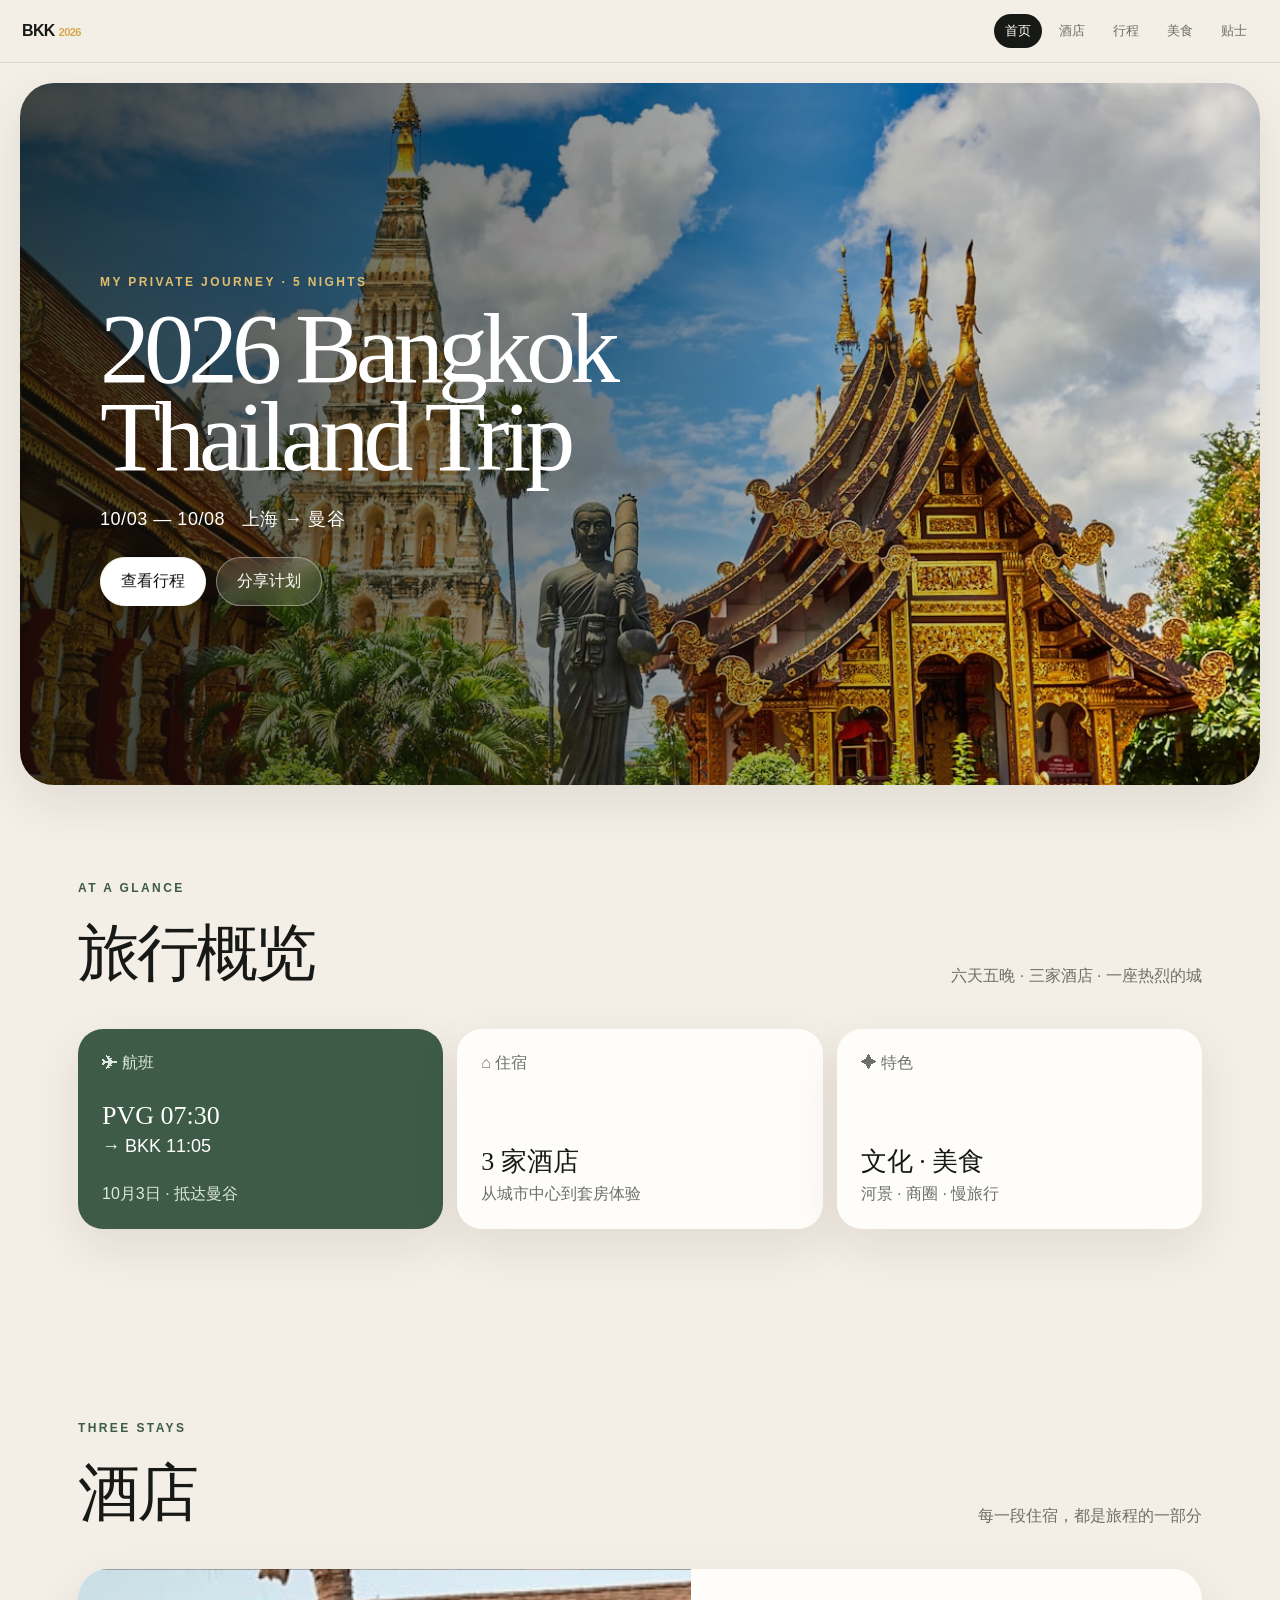
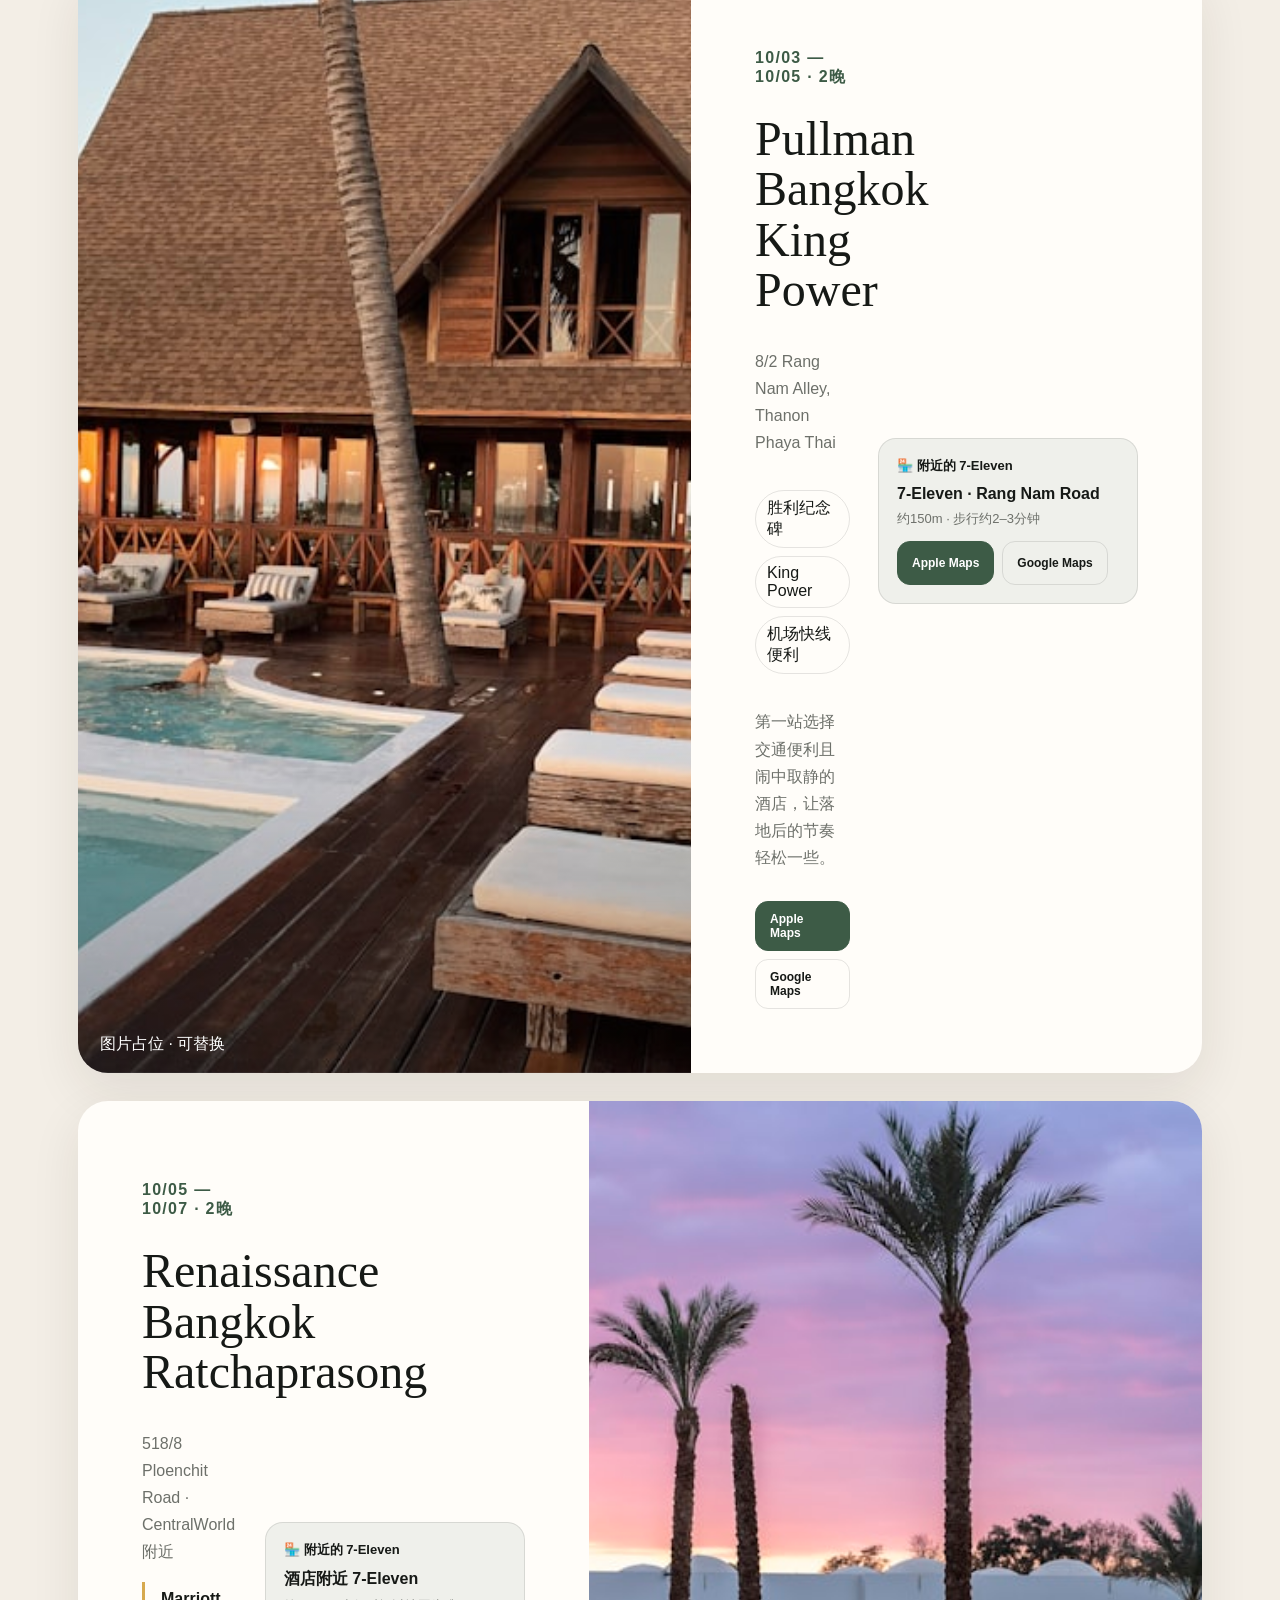
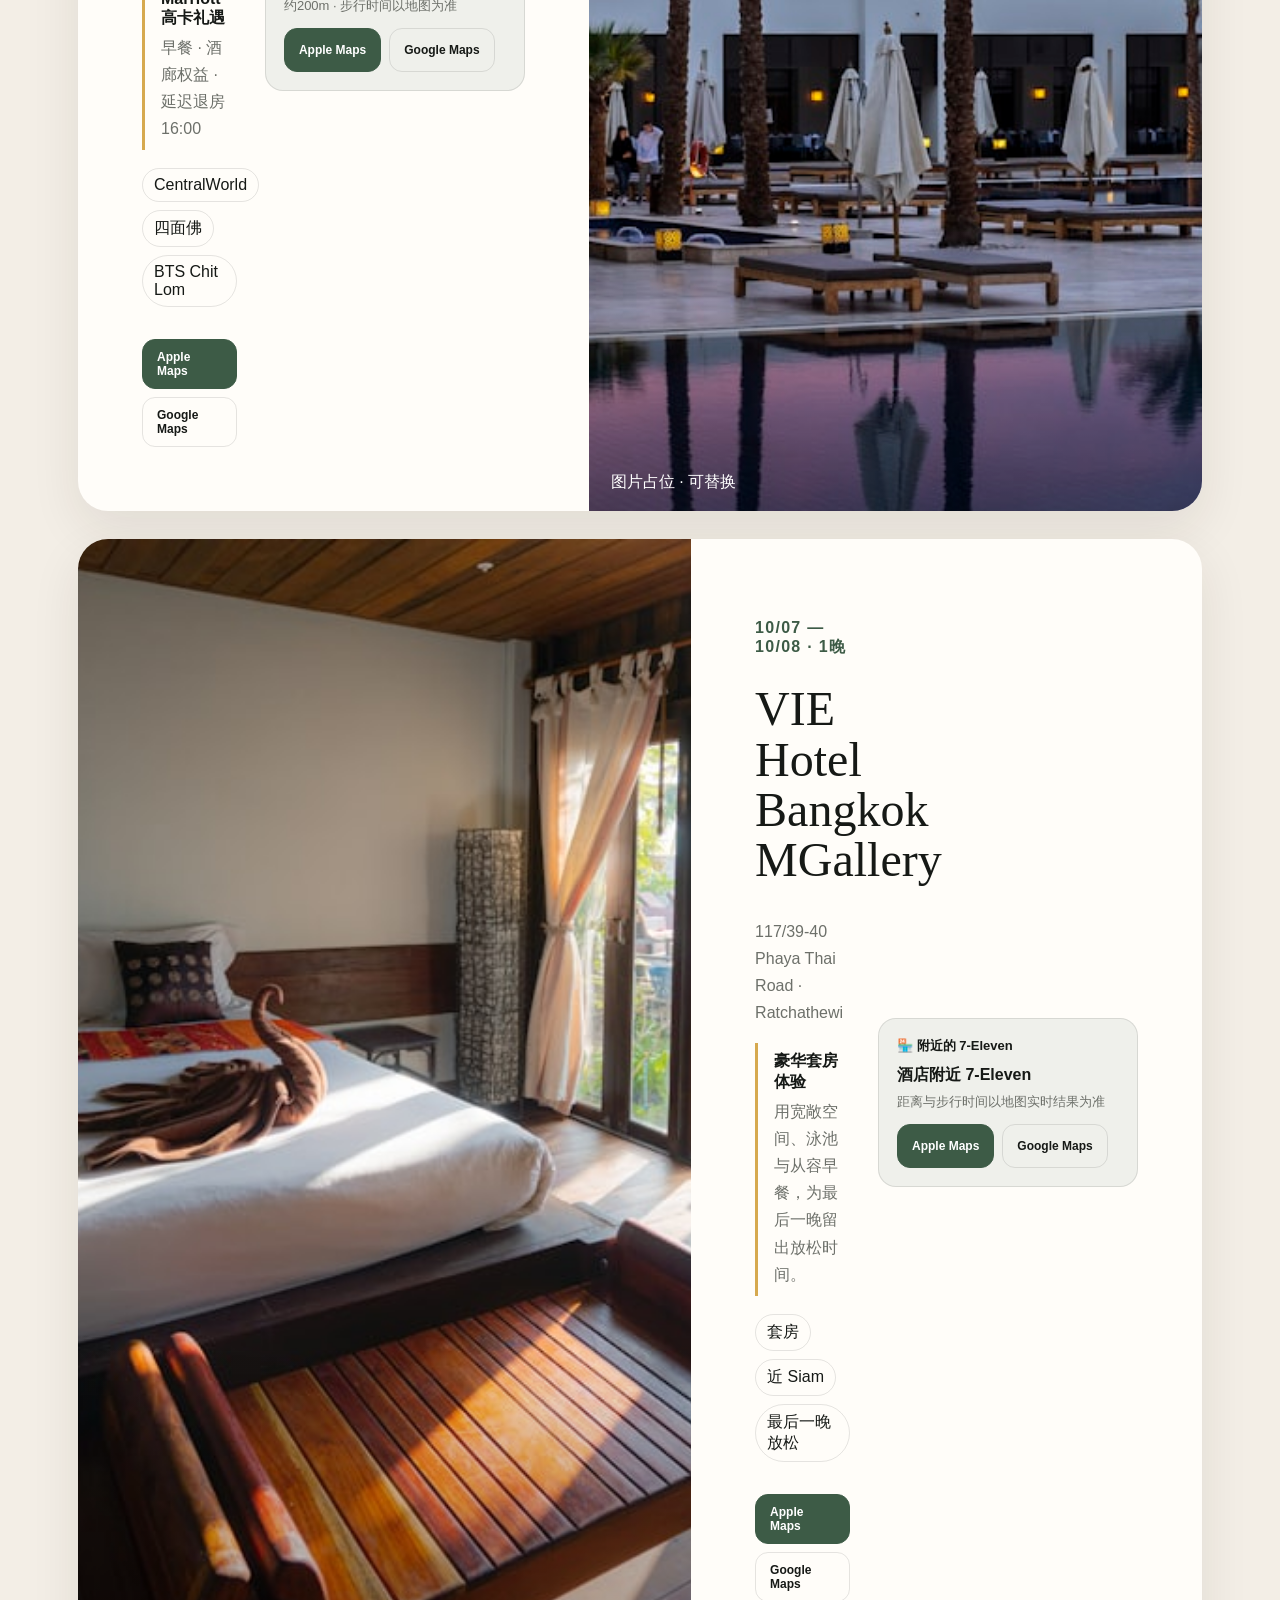
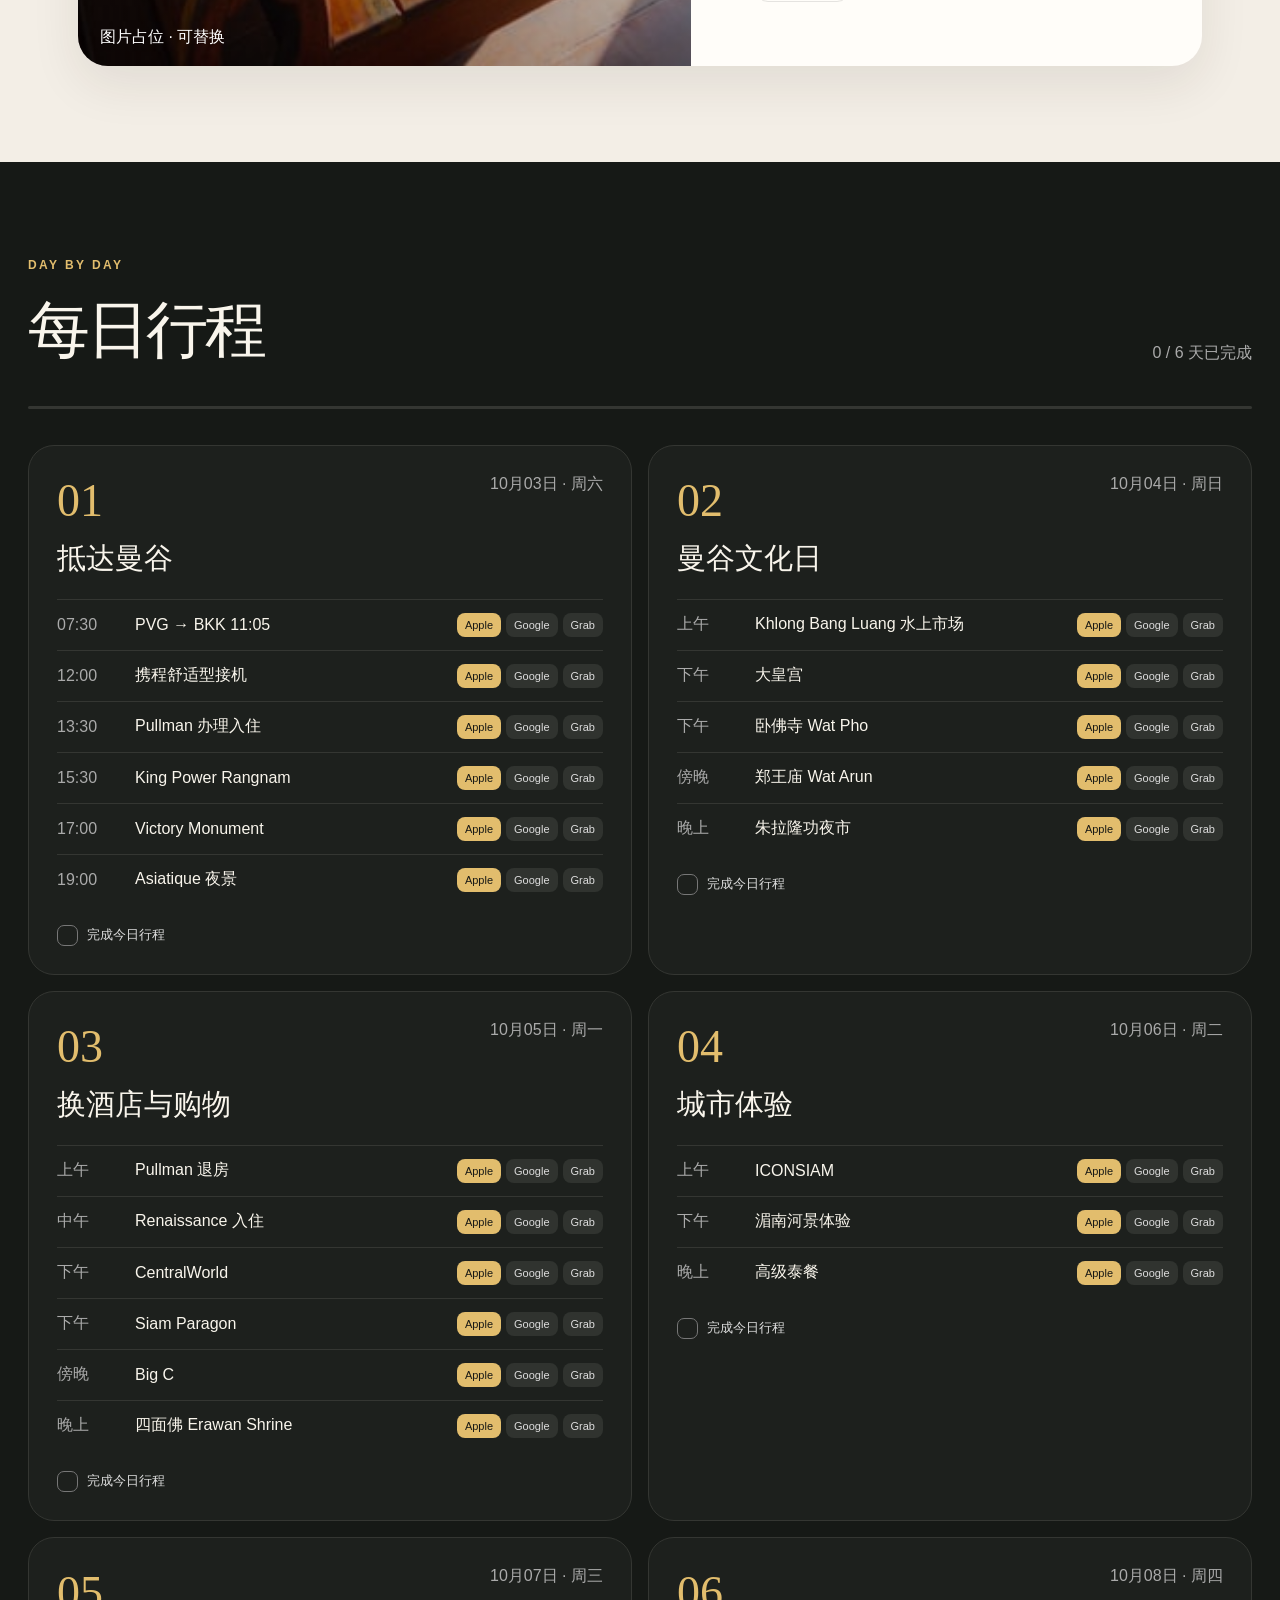
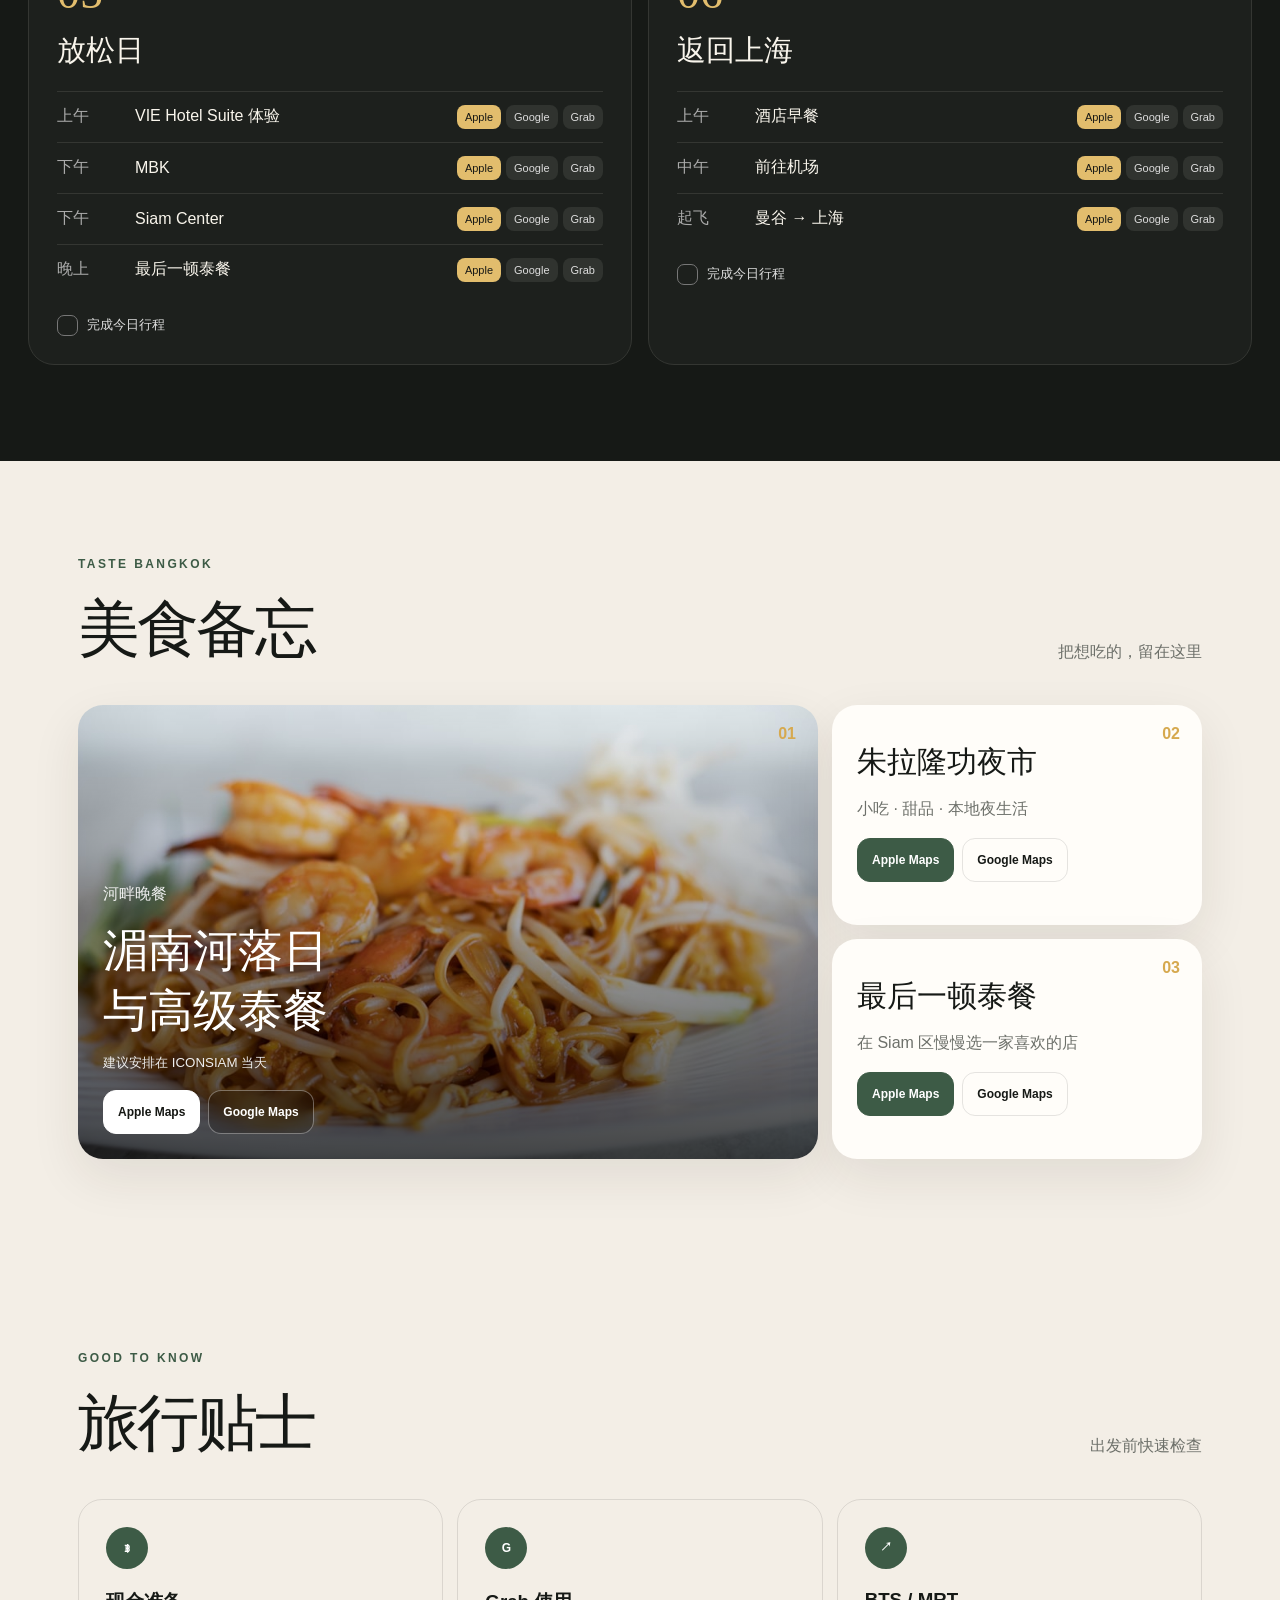
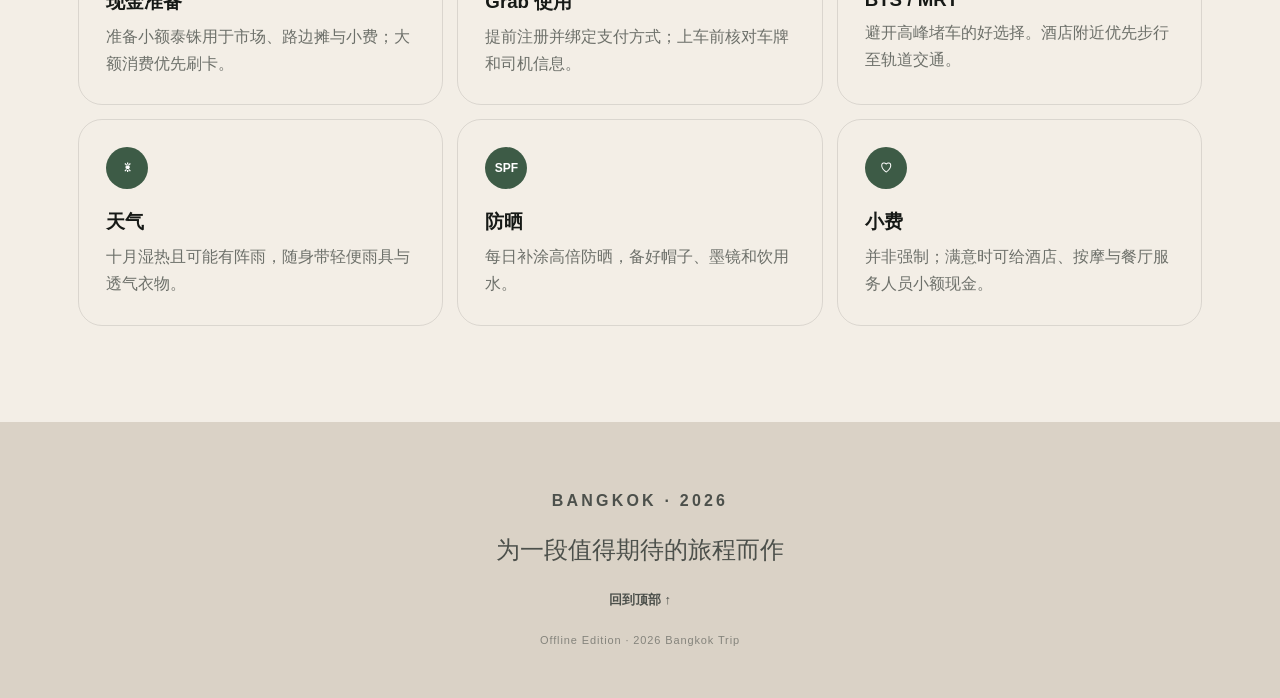
==== bangkok_trip_offline.html @ ca7046ce "Publish 2026 Bangkok Trip Planner" ====
<!doctype html>
<html lang="zh-CN">
<head>
  <meta charset="UTF-8">
  <meta name="viewport" content="width=device-width, initial-scale=1, viewport-fit=cover">
  <meta name="theme-color" content="#f3eee6" media="(prefers-color-scheme: light)">
  <meta name="theme-color" content="#10100f" media="(prefers-color-scheme: dark)">
  <meta name="apple-mobile-web-app-capable" content="yes">
  <meta name="apple-mobile-web-app-status-bar-style" content="black-translucent">
  <meta name="apple-mobile-web-app-title" content="BKK 2026">
  <title>2026 Bangkok Trip Planner</title>
  <style>
:root{--bg:#f3eee6;--card:#fffdf9;--ink:#161916;--muted:#6d706a;--accent:#3d5b46;--accent2:#d6a94f;--line:rgba(22,25,22,.11);--shadow:0 18px 50px rgba(41,35,25,.09)}*{box-sizing:border-box}html{scroll-behavior:smooth;scroll-padding-top:92px}body{margin:0;background:var(--bg);color:var(--ink);font-family:-apple-system,BlinkMacSystemFont,"SF Pro Display","PingFang SC","Helvetica Neue",sans-serif;-webkit-font-smoothing:antialiased}a{color:inherit;text-decoration:none}button{font:inherit}.topbar{position:sticky;top:0;z-index:20;display:flex;align-items:center;justify-content:space-between;padding:14px max(22px,calc((100vw - 1180px)/2));padding-top:max(14px,env(safe-area-inset-top));background:color-mix(in srgb,var(--bg) 82%,transparent);backdrop-filter:blur(22px);-webkit-backdrop-filter:blur(22px);border-bottom:1px solid var(--line)}.brand{font-weight:850;letter-spacing:-.04em}.brand span{color:var(--accent2);font-size:.7em}.topbar nav{display:flex;gap:6px;overflow:auto;scrollbar-width:none}.topbar nav a{padding:8px 11px;border-radius:99px;color:var(--muted);font-size:13px;white-space:nowrap}.topbar nav a.active{color:var(--card);background:var(--ink)}.section{max-width:1180px;margin:auto;padding:96px 28px}.hero{max-width:none;padding:20px 20px 0;position:relative}.hero-photo{height:min(78vh,780px);min-height:580px;border-radius:34px;background:linear-gradient(90deg,rgba(6,13,8,.77),rgba(6,13,8,.05)),url('[data-uri]') center/cover;box-shadow:var(--shadow)}.hero-copy{position:absolute;left:max(52px,calc((100vw - 1080px)/2));top:50%;transform:translateY(-45%);color:#fff;max-width:650px}.eyebrow{font-size:12px;font-weight:800;letter-spacing:.2em;margin:0 0 16px;color:var(--accent)}.hero .eyebrow{color:#e2bd6d}.hero h1{font-family:Georgia,"Times New Roman",serif;font-size:clamp(50px,8vw,100px);font-weight:500;letter-spacing:-.06em;line-height:.88;margin:0}.subtitle{font-size:18px;letter-spacing:.03em;margin:26px 0}.hero-actions{display:flex;gap:10px}.hero-actions a,.hero-actions button{border:1px solid rgba(255,255,255,.4);border-radius:99px;padding:13px 20px;color:#fff;background:rgba(255,255,255,.12);backdrop-filter:blur(10px);cursor:pointer}.hero-actions .primary{color:#12130f;background:#fff;border-color:#fff}.section-heading{display:flex;justify-content:space-between;align-items:end;margin-bottom:34px}.section-heading h2{font-family:Georgia,"Songti SC",serif;font-size:clamp(38px,5vw,62px);font-weight:500;letter-spacing:-.05em;margin:0}.section-heading>p{color:var(--muted);margin:0 0 8px}.stat-grid{display:grid;grid-template-columns:repeat(4,1fr);gap:14px}.stat{min-height:200px;padding:24px;border-radius:25px;background:var(--card);display:flex;flex-direction:column;box-shadow:var(--shadow)}.stat.featured{background:var(--accent);color:#fff}.stat span,.stat small{font-size:13px;color:var(--muted)}.stat.featured span,.stat.featured small{color:#dce8df}.stat strong{font-family:Georgia,serif;font-size:26px;font-weight:500;margin:auto 0 5px}.stat i{font-style:normal;font-size:18px;margin-bottom:auto}.text-button{border:0;background:none;padding:0;margin-top:auto;text-align:left;color:var(--accent);cursor:pointer}.hotel-list{display:grid;gap:28px}.hotel-card{display:grid;grid-template-columns:1.2fr 1fr;min-height:500px;background:var(--card);border-radius:30px;overflow:hidden;box-shadow:var(--shadow)}.hotel-card.reverse{grid-template-columns:1fr 1.2fr}.hotel-card.reverse .hotel-img{order:2}.hotel-img{background-size:cover;background-position:center;position:relative}.hotel-img:after{content:"";position:absolute;inset:0;background:linear-gradient(transparent 70%,rgba(0,0,0,.35))}.hotel-img span{position:absolute;z-index:1;left:22px;bottom:18px;color:#fff;font-size:12px}.pullman{background-image:url('[data-uri]'),linear-gradient(135deg,#65766a,#293b30)}.renaissance{background-image:url('[data-uri]'),linear-gradient(135deg,#b69e86,#53473d)}.vie{background-image:url('[data-uri]'),linear-gradient(135deg,#9a8a72,#39352f)}.hotel-info{padding:clamp(30px,5vw,64px);display:flex;flex-direction:column;justify-content:center}.date{color:var(--accent);font-size:13px;font-weight:750;letter-spacing:.08em}.hotel-info h3{font-family:Georgia,"Songti SC",serif;font-size:clamp(30px,4vw,48px);font-weight:500;line-height:1.05;margin:10px 0 16px}.address,.reason,.benefit span{color:var(--muted);line-height:1.7}.chips{display:flex;flex-wrap:wrap;gap:8px;margin:18px 0}.chips span{padding:7px 11px;border:1px solid var(--line);border-radius:99px;font-size:12px}.benefit{border-left:3px solid var(--accent2);padding:8px 0 8px 16px;display:grid;gap:5px}.map{margin-top:14px;font-weight:700;color:var(--accent)}.schedule-section{max-width:none;background:var(--ink);color:#f9f5ec}.schedule-section .eyebrow{color:#e2bd6d}.schedule-section .section-heading>p{color:#aaa}.progress{height:3px;background:#343632;margin-bottom:36px;border-radius:9px;overflow:hidden}.progress span{display:block;width:0;height:100%;background:#e2bd6d;transition:.35s}.days{display:grid;grid-template-columns:repeat(2,minmax(0,1fr));gap:16px}.day{border:1px solid #343632;background:#1d201d;border-radius:26px;padding:28px;transition:.25s}.day.done{opacity:.55}.day-head{display:flex;justify-content:space-between}.day-num{font-family:Georgia,serif;font-size:46px;color:#e2bd6d}.day-date{font-size:13px;color:#aaa}.day h3{font-family:Georgia,"Songti SC",serif;font-size:29px;font-weight:500;margin:12px 0 20px}.timeline{list-style:none;margin:0;padding:0}.timeline li{display:grid;grid-template-columns:66px 1fr auto;gap:12px;padding:13px 0;border-top:1px solid #343632;align-items:center}.timeline time{font-size:12px;color:#aaa}.place-links{display:flex;gap:5px}.place-links a{font-size:11px;padding:6px 8px;border-radius:8px;background:#30332f;color:#ddd}.complete{display:flex;align-items:center;gap:9px;margin-top:20px;color:#ddd;font-size:13px;cursor:pointer}.complete input{appearance:none;width:21px;height:21px;border:1px solid #777;border-radius:7px;margin:0}.complete input:checked{background:#e2bd6d;border-color:#e2bd6d;box-shadow:inset 0 0 0 5px #1d201d}.food-grid{display:grid;grid-template-columns:2fr 1fr;gap:14px}.food{min-height:220px;border-radius:25px;padding:25px;background:var(--card);position:relative;box-shadow:var(--shadow)}.food h3{font-family:Georgia,"Songti SC",serif;font-size:30px;font-weight:500;margin:12px 0}.food p,.food small{color:var(--muted)}.hero-food{grid-row:span 2;min-height:454px;color:#fff;display:flex;align-items:end;background:linear-gradient(0deg,rgba(0,0,0,.72),transparent),url('[data-uri]') center/cover}.hero-food h3{font-size:45px}.hero-food p,.hero-food small{color:#eee}.food-no{position:absolute;right:22px;top:20px;color:var(--accent2);font-weight:800}.tips-grid{display:grid;grid-template-columns:repeat(3,1fr);gap:14px}.tips-grid article{padding:27px;border:1px solid var(--line);border-radius:24px}.tips-grid article>span{display:grid;place-items:center;width:42px;height:42px;border-radius:50%;background:var(--accent);color:#fff;font-weight:800;font-size:12px}.tips-grid h3{margin:20px 0 8px}.tips-grid p{color:var(--muted);line-height:1.7;margin:0;font-size:14px}footer{padding:70px 28px calc(50px + env(safe-area-inset-bottom));text-align:center;background:#dad2c6;color:#4c504b}footer strong{letter-spacing:.2em}footer p{font-family:Georgia,"Songti SC",serif;font-size:24px}footer a{font-size:13px;font-weight:700}
@media(max-width:800px){.topbar{display:block;padding-inline:18px}.brand{display:block;margin-bottom:10px}.topbar nav{margin-inline:-5px}.topbar nav a{padding:7px 10px}.section{padding:72px 18px}.hero{padding:10px 10px 0}.hero-photo{min-height:660px;height:82vh;border-radius:25px;background-position:60% center}.hero-copy{left:34px;right:28px;top:auto;bottom:52px;transform:none}.hero h1{font-size:52px}.section-heading{display:block}.section-heading>p{margin-top:9px}.stat-grid{grid-template-columns:1fr 1fr}.stat{min-height:170px;padding:19px}.stat strong{font-size:22px}.hotel-card,.hotel-card.reverse{grid-template-columns:1fr}.hotel-card.reverse .hotel-img{order:0}.hotel-img{min-height:320px}.hotel-info{padding:30px 24px 36px}.days{grid-template-columns:1fr}.timeline li{grid-template-columns:52px 1fr}.place-links{grid-column:2;justify-self:start}.food-grid{grid-template-columns:1fr}.hero-food{grid-row:auto;min-height:430px}.tips-grid{grid-template-columns:1fr 1fr}}
@media(max-width:430px){.hero h1{font-size:46px}.stat-grid,.tips-grid{grid-template-columns:1fr}.stat{min-height:150px}.hotel-img{min-height:280px}.day{padding:22px}.hero-food h3{font-size:37px}}
@media(prefers-color-scheme:dark){:root{--bg:#10100f;--card:#1c1d1b;--ink:#f2eee7;--muted:#a6a49f;--accent:#91b99b;--line:rgba(255,255,255,.1);--shadow:0 18px 50px rgba(0,0,0,.25)}.topbar nav a.active{background:#f2eee7;color:#171815}footer{background:#1a1b19;color:#aaa}}
@media(prefers-reduced-motion:reduce){html{scroll-behavior:auto}*{transition:none!important}}

/* PWA、导航与地点操作增强 */
html,body{max-width:100%;overflow-x:hidden}.stat-grid{grid-template-columns:repeat(3,1fr)}.map-actions,.nearby-actions,.food-maps{display:flex;flex-wrap:wrap;gap:8px}.map-actions{margin-top:14px}.map-actions a,.nearby-actions a,.food-maps a{min-height:44px;display:inline-flex;align-items:center;justify-content:center;padding:10px 14px;border:1px solid var(--line);border-radius:13px;font-size:12px;font-weight:750}.map-actions .primary-map,.nearby-actions a:first-child,.food-maps a:first-child{color:#fff;background:var(--accent);border-color:var(--accent)}.nearby{display:grid;gap:7px;margin-top:20px;padding:18px;border-radius:18px;background:color-mix(in srgb,var(--accent) 8%,var(--card));border:1px solid var(--line)}.nearby p{margin:0 0 3px;font-size:13px}.nearby>span{font-size:13px;color:var(--muted)}.nearby-actions{margin-top:6px}.food-maps{margin-top:18px}.hero-food .food-maps a{color:#fff;border-color:rgba(255,255,255,.35);background:rgba(0,0,0,.2);backdrop-filter:blur(8px)}.hero-food .food-maps a:first-child{background:#fff;color:#151713;border-color:#fff}.place-links .apple-map{background:#e2bd6d;color:#171815}.hotel-card,.food,.day,.stat{width:100%;max-width:100%}
@media(max-width:800px){body{padding-bottom:calc(74px + env(safe-area-inset-bottom))}.topbar{position:fixed;top:auto;left:0;right:0;bottom:0;display:block;padding:8px 12px max(8px,env(safe-area-inset-bottom));background:color-mix(in srgb,var(--card) 88%,transparent);border-top:1px solid var(--line);border-bottom:0}.topbar .brand{display:none}.topbar nav{display:grid;grid-template-columns:repeat(5,1fr);gap:3px;margin:0;overflow:visible}.topbar nav a{min-height:48px;display:flex;align-items:center;justify-content:center;padding:8px 3px;font-size:12px}.topbar nav a.active{background:color-mix(in srgb,var(--accent) 14%,transparent);color:var(--accent)}html{scroll-padding-top:12px}.stat-grid{grid-template-columns:1fr}.hotel-card,.hotel-card.reverse{width:100%;grid-template-columns:minmax(0,1fr);border-radius:28px}.hotel-img{margin:10px 10px 0;border-radius:21px;overflow:hidden}.map-actions a,.nearby-actions a{flex:1}.food-maps a{min-width:120px}.place-links a{min-height:36px;display:inline-flex;align-items:center;padding-inline:10px}.complete{min-height:48px}.hero-actions a,.hero-actions button{min-height:48px}}

/* iPhone safe areas and responsive hotel details */
.topbar{padding-left:max(22px,env(safe-area-inset-left));padding-right:max(22px,env(safe-area-inset-right))}.hero{padding-left:max(20px,env(safe-area-inset-left));padding-right:max(20px,env(safe-area-inset-right))}.hotel-info{display:grid;grid-template-columns:minmax(0,1fr) minmax(260px,.72fr);column-gap:28px;align-content:center}.hotel-info>*:not(.nearby){grid-column:1}.hotel-info .nearby{grid-column:2;grid-row:1/12;align-self:center;margin-top:0}.nearby-actions a:first-child{background:var(--accent);border-color:var(--accent);color:#fff}p,.address,.reason,.benefit span,.tips-grid p{font-size:max(15px,1em)}a,button,.chips span,.date,.day-date,.timeline time,.hotel-img span,.stat span,.stat small{font-size:max(13px,1em)}
@media(max-width:800px){.topbar{padding-left:max(12px,env(safe-area-inset-left));padding-right:max(12px,env(safe-area-inset-right))}.hero{padding-left:max(10px,env(safe-area-inset-left));padding-right:max(10px,env(safe-area-inset-right))}.hero-copy{left:max(28px,calc(env(safe-area-inset-left) + 22px));right:max(24px,calc(env(safe-area-inset-right) + 18px))}.hero-photo{background-position:62% center}.hero h1{font-size:clamp(42px,12vw,52px)}.hotel-info{display:flex;flex-direction:column}.hotel-info .nearby{margin-top:20px;width:100%}.hotel-img{width:calc(100% - 20px)}.food,.day,.stat,.hotel-card{min-width:0}.timeline li{min-width:0}.timeline li>span:nth-child(2){overflow-wrap:anywhere}}
@media(max-width:390px){.hero h1{font-size:42px}.hero-photo{min-height:620px}.section{padding-left:16px;padding-right:16px}.hotel-info{padding-left:20px;padding-right:20px}.place-links{flex-wrap:wrap}}
@media(min-width:400px) and (max-width:404px){.hero-photo{height:calc(100svh - 10px);min-height:680px;max-height:864px}.hero-copy{bottom:max(54px,calc(env(safe-area-inset-bottom) + 28px))}.hero h1{font-size:48px}.topbar nav a{min-height:50px}}
.offline-edition{margin:24px 0 0!important;font:500 11px/1.4 -apple-system,BlinkMacSystemFont,sans-serif!important;letter-spacing:.08em;opacity:.6}

</style>
</head>
<body>
  <header class="topbar">
    <a class="brand" href="#home" aria-label="返回首页">BKK <span>2026</span></a>
    <nav aria-label="页面导航">
      <a class="active" href="#home">首页</a><a href="#hotels">酒店</a><a href="#schedule">行程</a><a href="#food">美食</a><a href="#tips">贴士</a>
    </nav>
  </header>

  <main>
    <section class="hero section" id="home">
      <div class="hero-photo" role="img" aria-label="曼谷郑王庙与河景占位图片"></div>
      <div class="hero-copy">
        <p class="eyebrow">MY PRIVATE JOURNEY · 5 NIGHTS</p>
        <h1>2026 Bangkok<br>Thailand Trip</h1>
        <p class="subtitle">10/03 — 10/08&nbsp;&nbsp; 上海 → 曼谷</p>
        <div class="hero-actions"><a class="primary" href="#schedule">查看行程</a><button id="shareBtn" type="button">分享计划</button></div>
      </div>
    </section>

    <section class="section overview" aria-label="旅行概览">
      <div class="section-heading"><div><p class="eyebrow">AT A GLANCE</p><h2>旅行概览</h2></div><p>六天五晚 · 三家酒店 · 一座热烈的城</p></div>
      <div class="stat-grid">
        <article class="stat featured"><span>✈︎ 航班</span><strong>PVG 07:30</strong><i>→ BKK 11:05</i><small>10月3日 · 抵达曼谷</small></article>
        <article class="stat"><span>⌂ 住宿</span><strong>3 家酒店</strong><small>从城市中心到套房体验</small></article>
        <article class="stat"><span>✦ 特色</span><strong>文化 · 美食</strong><small>河景 · 商圈 · 慢旅行</small></article>
      </div>
    </section>

    <section class="section" id="hotels">
      <div class="section-heading"><div><p class="eyebrow">THREE STAYS</p><h2>酒店</h2></div><p>每一段住宿，都是旅程的一部分</p></div>
      <div class="hotel-list">
        <article class="hotel-card"><div class="hotel-img pullman"><span>图片占位 · 可替换</span></div><div class="hotel-info"><p class="date">10/03 — 10/05 · 2晚</p><h3>Pullman Bangkok<br>King Power</h3><p class="address">8/2 Rang Nam Alley, Thanon Phaya Thai</p><div class="chips"><span>胜利纪念碑</span><span>King Power</span><span>机场快线便利</span></div><p class="reason">第一站选择交通便利且闹中取静的酒店，让落地后的节奏轻松一些。</p><div class="map-actions"><a class="primary-map" href="https://maps.apple.com/?q=Pullman+Bangkok+King+Power" target="_blank" rel="noopener">Apple Maps</a><a href="https://www.google.com/maps/search/?api=1&query=Pullman+Bangkok+King+Power" target="_blank" rel="noopener">Google Maps</a></div><div class="nearby"><p>🏪 <b>附近的 7-Eleven</b></p><strong>7-Eleven · Rang Nam Road</strong><span>约150m · 步行约2–3分钟</span><div class="nearby-actions"><a class="apple-walk" href="https://maps.apple.com/?q=7-Eleven+near+Pullman+Bangkok+King+Power" target="_blank" rel="noopener">Apple Maps</a><a href="https://www.google.com/maps/search/?api=1&amp;query=7-Eleven+near+Pullman+Bangkok+King+Power" target="_blank" rel="noopener">Google Maps</a></div></div></div></article>
        <article class="hotel-card reverse"><div class="hotel-img renaissance"><span>图片占位 · 可替换</span></div><div class="hotel-info"><p class="date">10/05 — 10/07 · 2晚</p><h3>Renaissance Bangkok<br>Ratchaprasong</h3><p class="address">518/8 Ploenchit Road · CentralWorld 附近</p><div class="benefit"><b>Marriott 高卡礼遇</b><span>早餐 · 酒廊权益 · 延迟退房 16:00</span></div><div class="chips"><span>CentralWorld</span><span>四面佛</span><span>BTS Chit Lom</span></div><div class="map-actions"><a class="primary-map" href="https://maps.apple.com/?q=Renaissance+Bangkok+Ratchaprasong" target="_blank" rel="noopener">Apple Maps</a><a href="https://www.google.com/maps/search/?api=1&query=Renaissance+Bangkok+Ratchaprasong+Hotel" target="_blank" rel="noopener">Google Maps</a></div><div class="nearby"><p>🏪 <b>附近的 7-Eleven</b></p><strong>酒店附近 7-Eleven</strong><span>约200m · 步行时间以地图为准</span><div class="nearby-actions"><a class="apple-walk" href="https://maps.apple.com/?q=7-Eleven+near+Renaissance+Bangkok+Ratchaprasong" target="_blank" rel="noopener">Apple Maps</a><a href="https://www.google.com/maps/search/?api=1&amp;query=7-Eleven+near+Renaissance+Bangkok+Ratchaprasong" target="_blank" rel="noopener">Google Maps</a></div></div></div></article>
        <article class="hotel-card"><div class="hotel-img vie"><span>图片占位 · 可替换</span></div><div class="hotel-info"><p class="date">10/07 — 10/08 · 1晚</p><h3>VIE Hotel Bangkok<br>MGallery</h3><p class="address">117/39-40 Phaya Thai Road · Ratchathewi</p><div class="benefit"><b>豪华套房体验</b><span>用宽敞空间、泳池与从容早餐，为最后一晚留出放松时间。</span></div><div class="chips"><span>套房</span><span>近 Siam</span><span>最后一晚放松</span></div><div class="map-actions"><a class="primary-map" href="https://maps.apple.com/?q=VIE+Hotel+Bangkok+MGallery" target="_blank" rel="noopener">Apple Maps</a><a href="https://www.google.com/maps/search/?api=1&query=VIE+Hotel+Bangkok+MGallery" target="_blank" rel="noopener">Google Maps</a></div><div class="nearby"><p>🏪 <b>附近的 7-Eleven</b></p><strong>酒店附近 7-Eleven</strong><span>距离与步行时间以地图实时结果为准</span><div class="nearby-actions"><a class="apple-walk" href="https://maps.apple.com/?q=7-Eleven+near+VIE+Hotel+Bangkok" target="_blank" rel="noopener">Apple Maps</a><a href="https://www.google.com/maps/search/?api=1&amp;query=7-Eleven+near+VIE+Hotel+Bangkok" target="_blank" rel="noopener">Google Maps</a></div></div></div></article>
      </div>
    </section>

    <section class="section schedule-section" id="schedule">
      <div class="section-heading"><div><p class="eyebrow">DAY BY DAY</p><h2>每日行程</h2></div><p><span id="progressText">0 / 6</span> 天已完成</p></div>
      <div class="progress"><span id="progressBar"></span></div>
      <div id="days" class="days"></div>
    </section>

    <section class="section" id="food">
      <div class="section-heading"><div><p class="eyebrow">TASTE BANGKOK</p><h2>美食备忘</h2></div><p>把想吃的，留在这里</p></div>
      <div class="food-grid">
        <article class="food hero-food"><span class="food-no">01</span><div><p>河畔晚餐</p><h3>湄南河落日<br>与高级泰餐</h3><small>建议安排在 ICONSIAM 当天</small><div class="food-maps"><a href="https://maps.apple.com/?q=Thai+Fine+Dining+ICONSIAM+Bangkok" target="_blank" rel="noopener">Apple Maps</a><a href="https://www.google.com/maps/search/?api=1&query=Thai+Fine+Dining+ICONSIAM+Bangkok" target="_blank" rel="noopener">Google Maps</a></div></div></article>
        <article class="food"><span class="food-no">02</span><h3>朱拉隆功夜市</h3><p>小吃 · 甜品 · 本地夜生活</p><div class="food-maps"><a href="https://maps.apple.com/?q=Chulalongkorn+University+Night+Market" target="_blank" rel="noopener">Apple Maps</a><a href="https://www.google.com/maps/search/?api=1&query=Chulalongkorn+University+Night+Market" target="_blank" rel="noopener">Google Maps</a></div></article>
        <article class="food"><span class="food-no">03</span><h3>最后一顿泰餐</h3><p>在 Siam 区慢慢选一家喜欢的店</p><div class="food-maps"><a href="https://maps.apple.com/?q=Thai+Restaurant+Siam+Bangkok" target="_blank" rel="noopener">Apple Maps</a><a href="https://www.google.com/maps/search/?api=1&query=Thai+Restaurant+Siam+Bangkok" target="_blank" rel="noopener">Google Maps</a></div></article>
      </div>
    </section>

    <section class="section" id="tips">
      <div class="section-heading"><div><p class="eyebrow">GOOD TO KNOW</p><h2>旅行贴士</h2></div><p>出发前快速检查</p></div>
      <div class="tips-grid">
        <article><span>฿</span><h3>现金准备</h3><p>准备小额泰铢用于市场、路边摊与小费；大额消费优先刷卡。</p></article>
        <article><span>G</span><h3>Grab 使用</h3><p>提前注册并绑定支付方式；上车前核对车牌和司机信息。</p></article>
        <article><span>↗</span><h3>BTS / MRT</h3><p>避开高峰堵车的好选择。酒店附近优先步行至轨道交通。</p></article>
        <article><span>☀︎</span><h3>天气</h3><p>十月湿热且可能有阵雨，随身带轻便雨具与透气衣物。</p></article>
        <article><span>SPF</span><h3>防晒</h3><p>每日补涂高倍防晒，备好帽子、墨镜和饮用水。</p></article>
        <article><span>♡</span><h3>小费</h3><p>并非强制；满意时可给酒店、按摩与餐厅服务人员小额现金。</p></article>
      </div>
    </section>
  </main>
  <footer><strong>BANGKOK · 2026</strong><p>为一段值得期待的旅程而作</p><a href="#home">回到顶部 ↑</a><p class="offline-edition">Offline Edition · 2026 Bangkok Trip</p></footer>
  <script>
const days=[
{n:'01',date:'10月03日 · 周六',title:'抵达曼谷',items:[['07:30','PVG → BKK 11:05','Suvarnabhumi Airport'],['12:00','携程舒适型接机','Suvarnabhumi Airport'],['13:30','Pullman 办理入住','Pullman Bangkok King Power'],['15:30','King Power Rangnam','King Power Rangnam'],['17:00','Victory Monument','Victory Monument Bangkok'],['19:00','Asiatique 夜景','Asiatique The Riverfront']]},
{n:'02',date:'10月04日 · 周日',title:'曼谷文化日',items:[['上午','Khlong Bang Luang 水上市场','Khlong Bang Luang Floating Market'],['下午','大皇宫','The Grand Palace Bangkok'],['下午','卧佛寺 Wat Pho','Wat Pho Bangkok'],['傍晚','郑王庙 Wat Arun','Wat Arun Bangkok'],['晚上','朱拉隆功夜市','Chulalongkorn University Night Market']]},
{n:'03',date:'10月05日 · 周一',title:'换酒店与购物',items:[['上午','Pullman 退房','Pullman Bangkok King Power'],['中午','Renaissance 入住','Renaissance Bangkok Ratchaprasong'],['下午','CentralWorld','CentralWorld Bangkok'],['下午','Siam Paragon','Siam Paragon'],['傍晚','Big C','Big C Supercenter Ratchadamri'],['晚上','四面佛 Erawan Shrine','Erawan Shrine']]},
{n:'04',date:'10月06日 · 周二',title:'城市体验',items:[['上午','ICONSIAM','ICONSIAM'],['下午','湄南河景体验','Chao Phraya River Bangkok'],['晚上','高级泰餐','Thai Fine Dining Bangkok']]},
{n:'05',date:'10月07日 · 周三',title:'放松日',items:[['上午','VIE Hotel Suite 体验','VIE Hotel Bangkok MGallery'],['下午','MBK','MBK Center'],['下午','Siam Center','Siam Center'],['晚上','最后一顿泰餐','Thai Restaurant Siam Bangkok']]},
{n:'06',date:'10月08日 · 周四',title:'返回上海',items:[['上午','酒店早餐','VIE Hotel Bangkok MGallery'],['中午','前往机场','Suvarnabhumi Airport'],['起飞','曼谷 → 上海','Suvarnabhumi Airport']]}
];
const daysEl=document.querySelector('#days');
const appleMapLink=q=>`https://maps.apple.com/?q=${encodeURIComponent(q)}`;
const googleMapLink=q=>`https://www.google.com/maps/search/?api=1&query=${encodeURIComponent(q)}`;
const grabLink=q=>`https://grab.onelink.me/2695613898?af_dp=grab%3A%2F%2Fopen%3FscreenType%3DBOOKING%26dropOffLocationName%3D${encodeURIComponent(q)}`;
daysEl.innerHTML=days.map((d,i)=>`<article class="day" data-day="${i}"><div class="day-head"><span class="day-num">${d.n}</span><span class="day-date">${d.date}</span></div><h3>${d.title}</h3><ul class="timeline">${d.items.map(x=>`<li><time>${x[0]}</time><span>${x[1]}</span><span class="place-links"><a class="apple-map" href="${appleMapLink(x[2])}" target="_blank" rel="noopener" aria-label="在 Apple Maps 查看 ${x[1]}">Apple</a><a href="${googleMapLink(x[2])}" target="_blank" rel="noopener" aria-label="在 Google Maps 查看 ${x[1]}">Google</a><a href="${grabLink(x[2])}" target="_blank" rel="noopener" aria-label="使用 Grab 前往 ${x[1]}">Grab</a></span></li>`).join('')}</ul><label class="complete"><input type="checkbox" data-check="${i}"><span>完成今日行程</span></label></article>`).join('');
const checks=[...document.querySelectorAll('[data-check]')];
function update(){let done=0;checks.forEach((c,i)=>{const yes=localStorage.getItem(`bkk-day-${i}`)==='1';c.checked=yes;c.closest('.day').classList.toggle('done',yes);if(yes)done++});document.querySelector('#progressText').textContent=`${done} / 6`;document.querySelector('#progressBar').style.width=`${done/6*100}%`}
checks.forEach((c,i)=>c.addEventListener('change',()=>{localStorage.setItem(`bkk-day-${i}`,c.checked?'1':'0');update()}));update();
const links=[...document.querySelectorAll('.topbar nav a')];const sections=links.map(a=>document.querySelector(a.getAttribute('href')));new IntersectionObserver(entries=>{entries.forEach(e=>{if(e.isIntersecting){links.forEach(a=>a.classList.toggle('active',a.getAttribute('href')===`#${e.target.id}`))}})},{rootMargin:'-30% 0px -60% 0px'}).observe(sections[0]);sections.slice(1).forEach(s=>new IntersectionObserver(es=>es.forEach(e=>{if(e.isIntersecting)links.forEach(a=>a.classList.toggle('active',a.getAttribute('href')===`#${s.id}`))}),{rootMargin:'-30% 0px -60% 0px'}).observe(s));
document.querySelector('#shareBtn').addEventListener('click',async()=>{const data={title:'2026 Bangkok Trip Planner',text:'我的曼谷六天五晚旅行计划'};if(navigator.share){try{await navigator.share(data)}catch(e){}}else{location.hash='schedule'}});


</script>
</body>
</html>
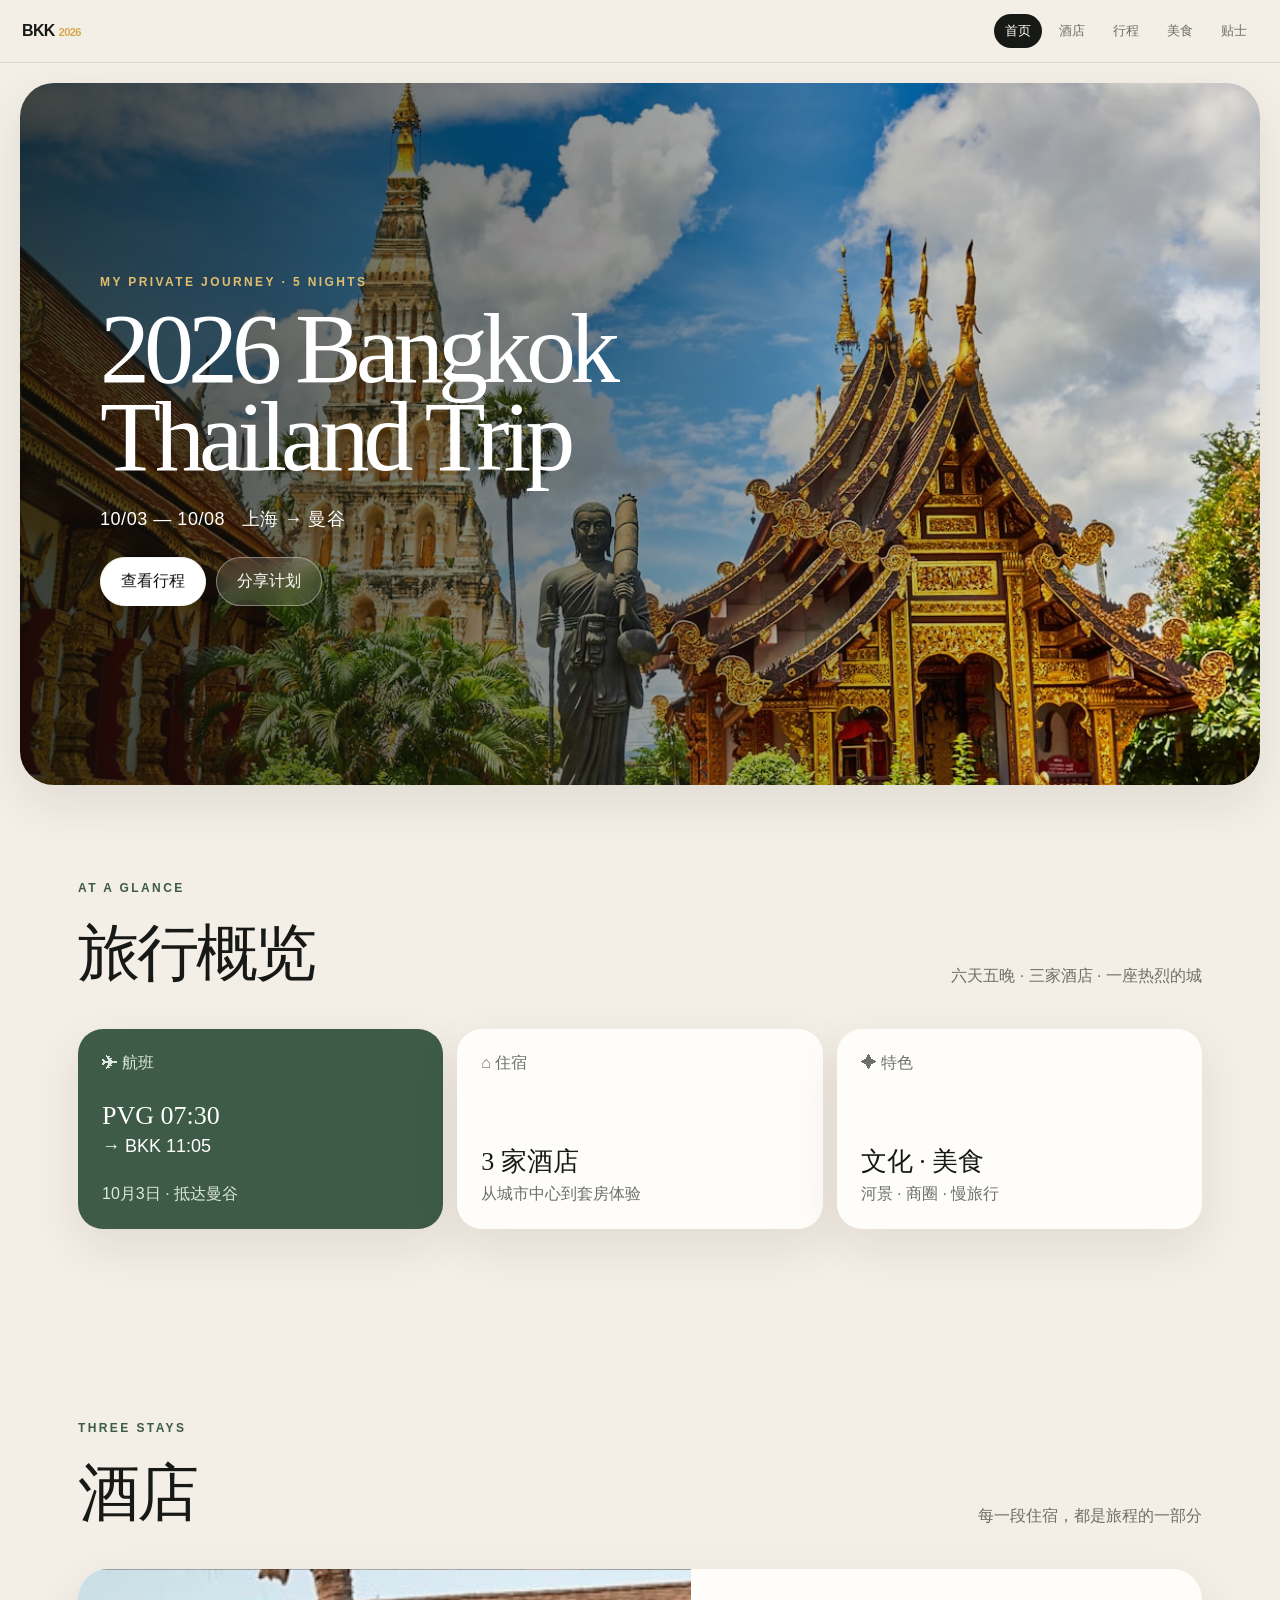
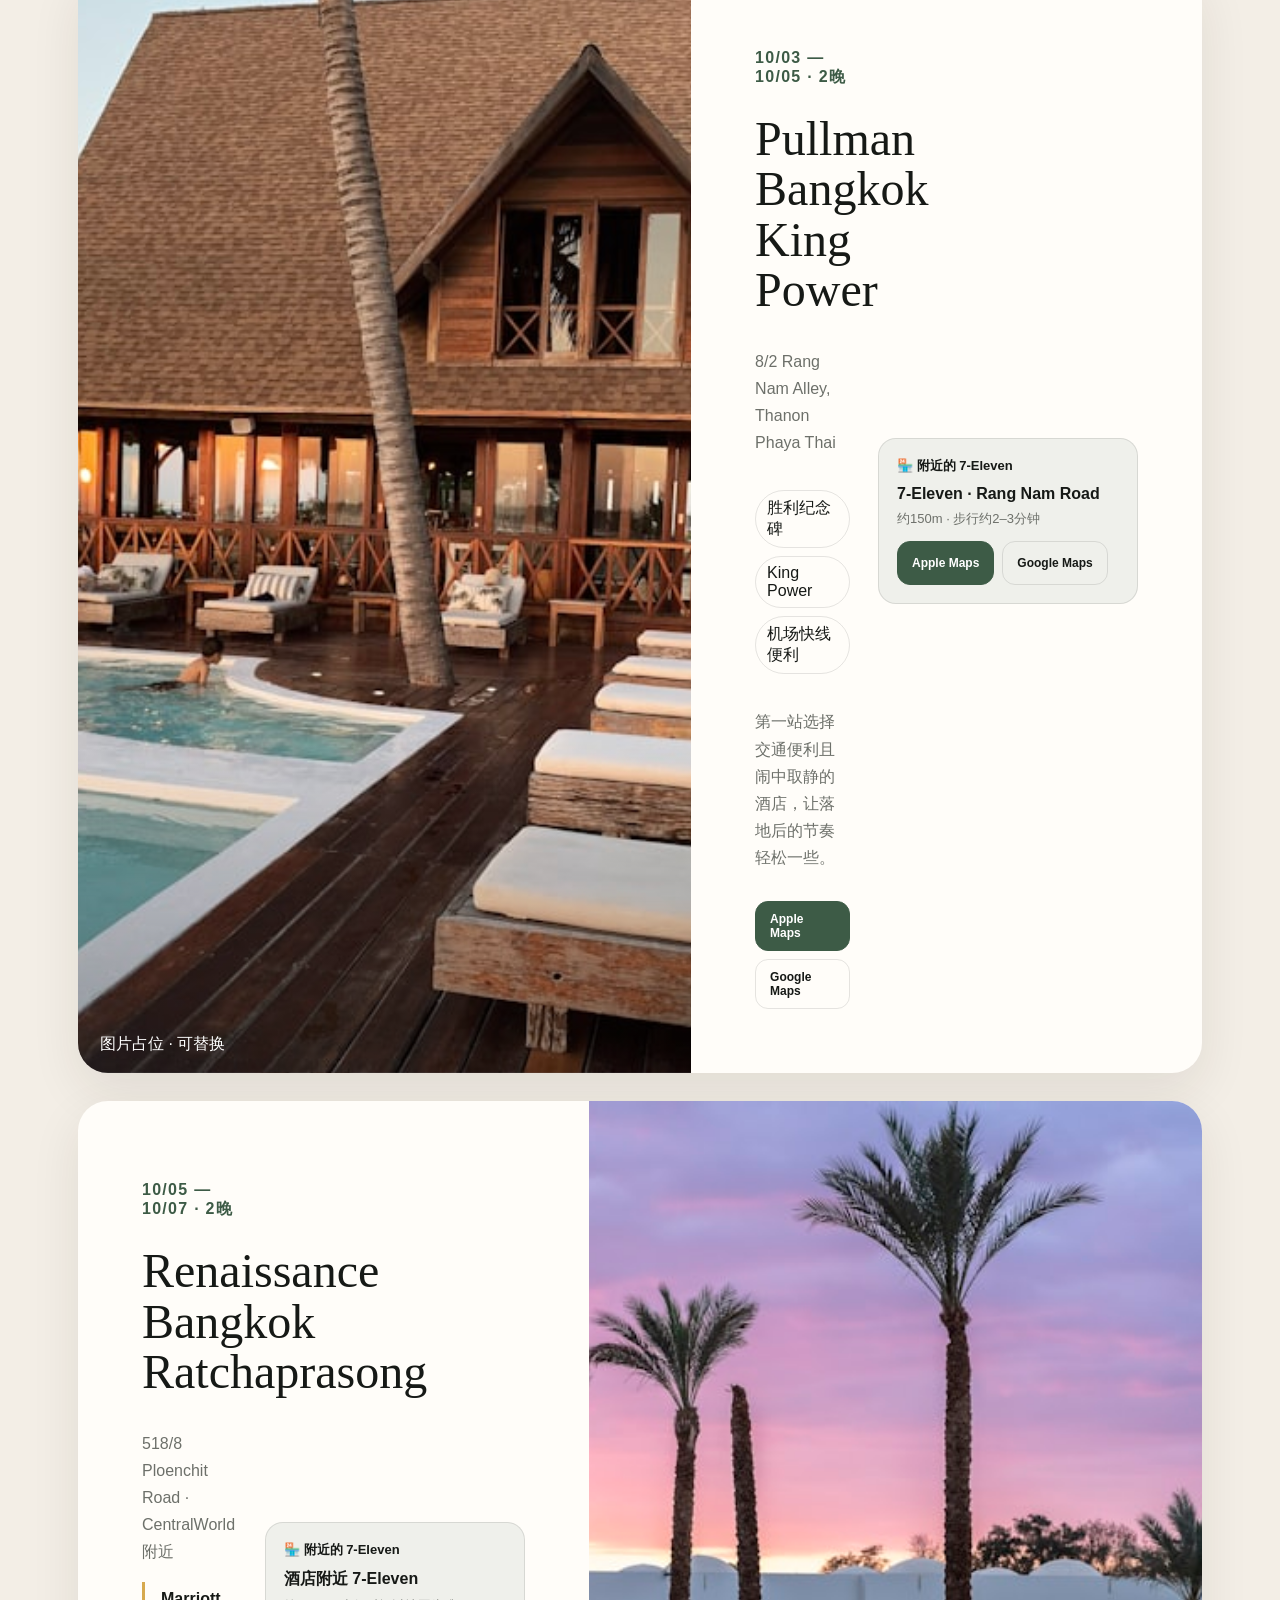
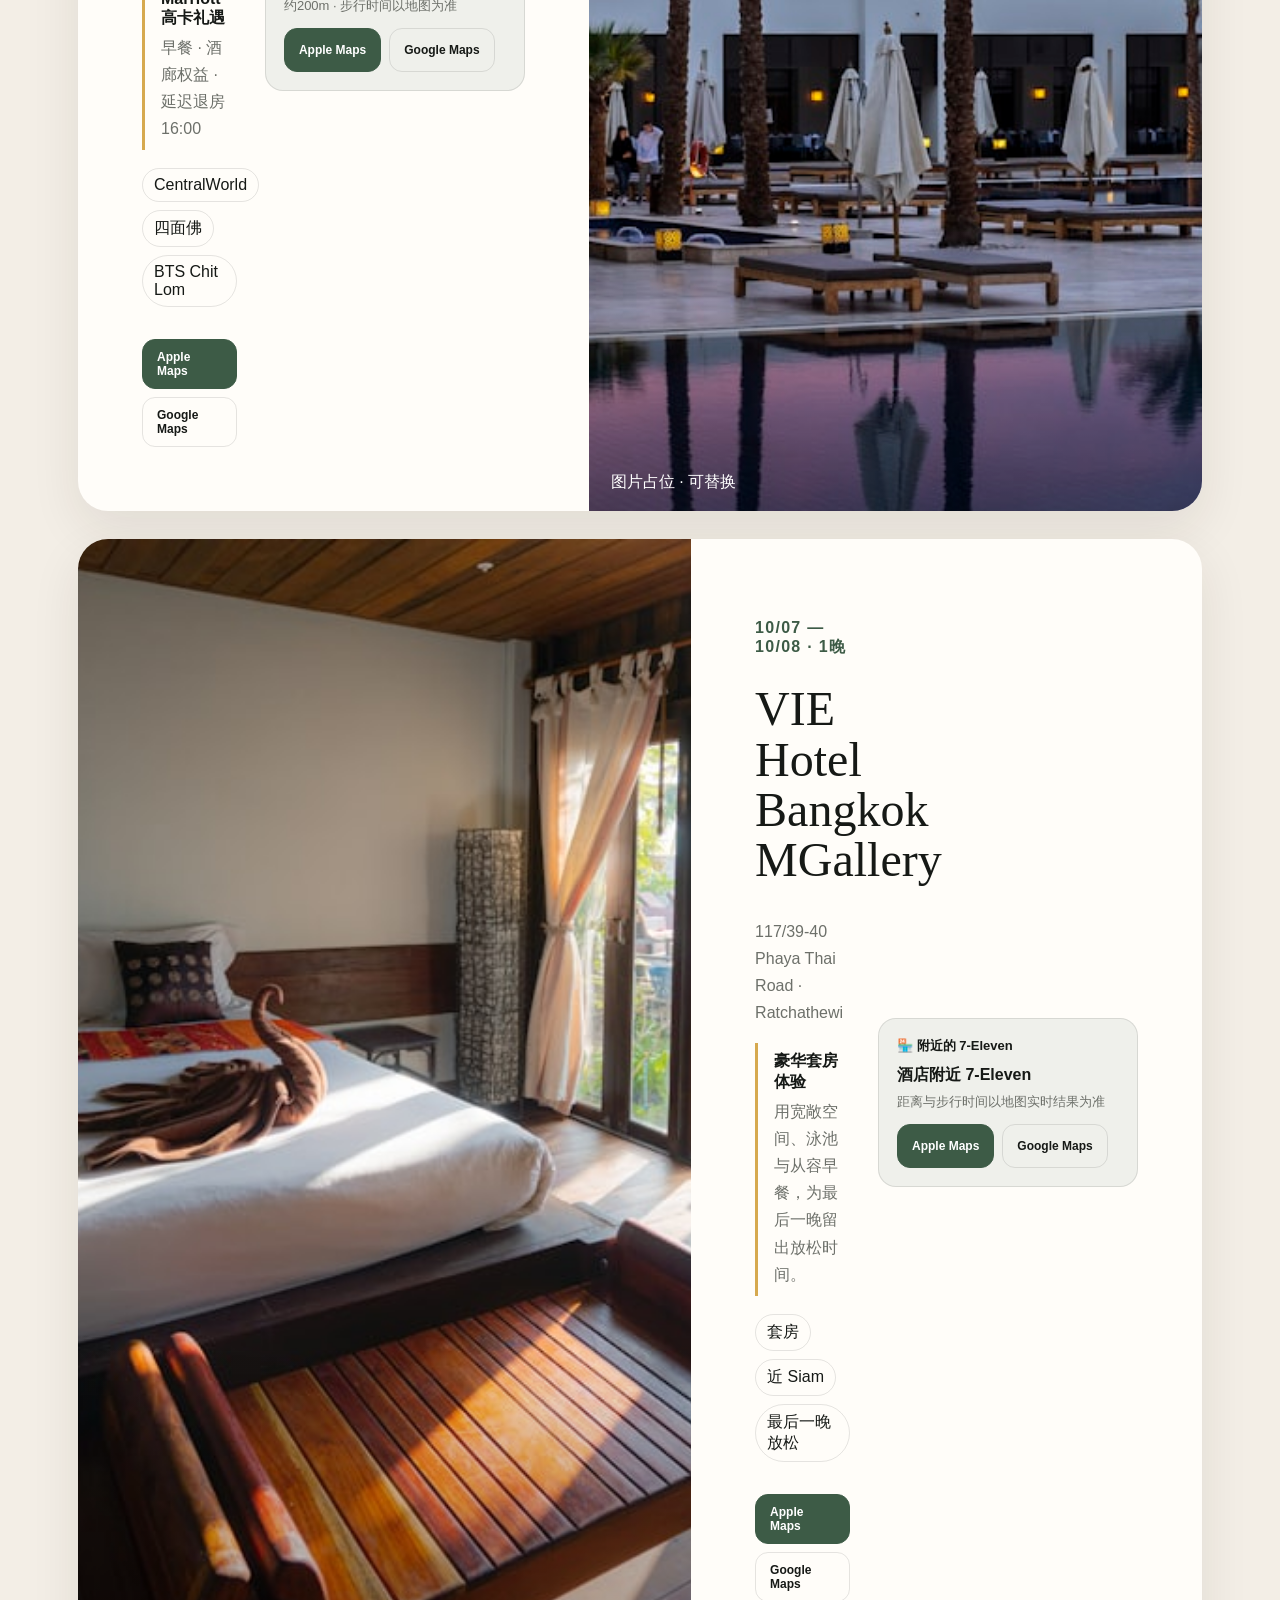
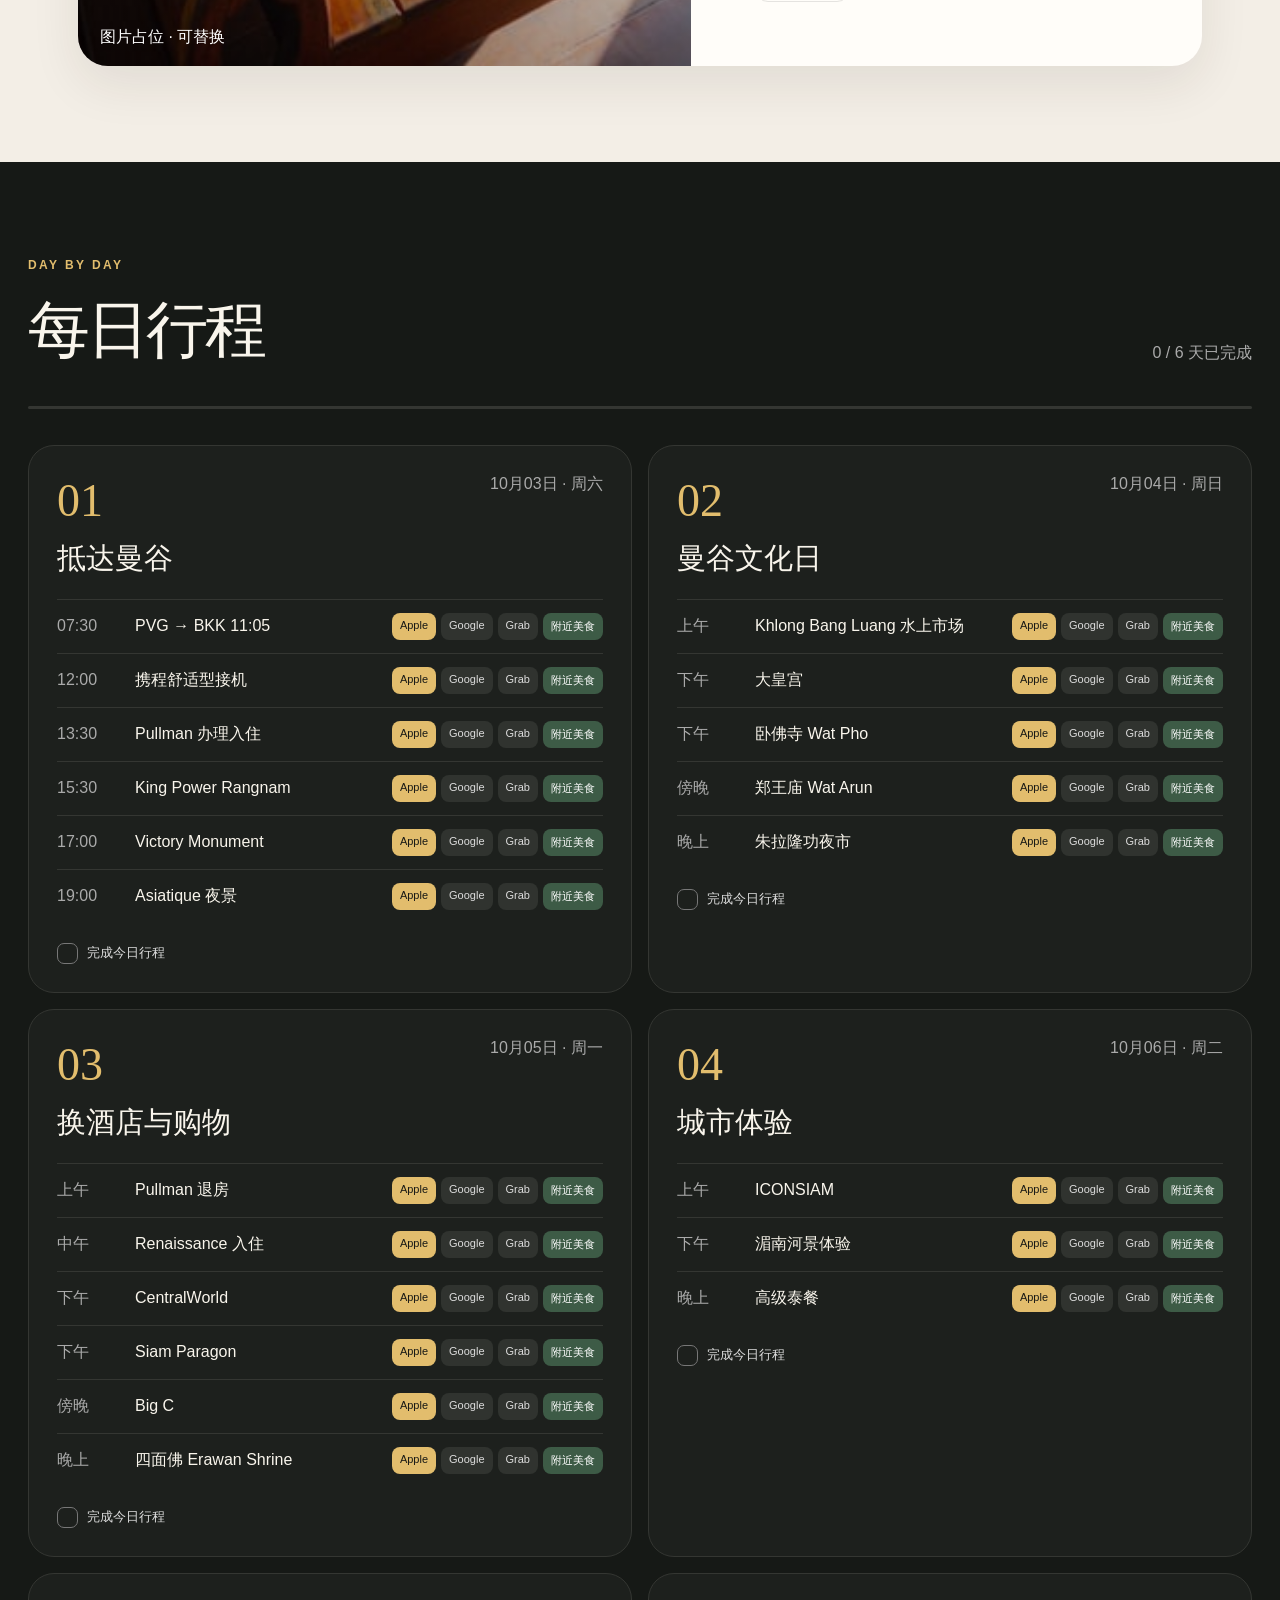
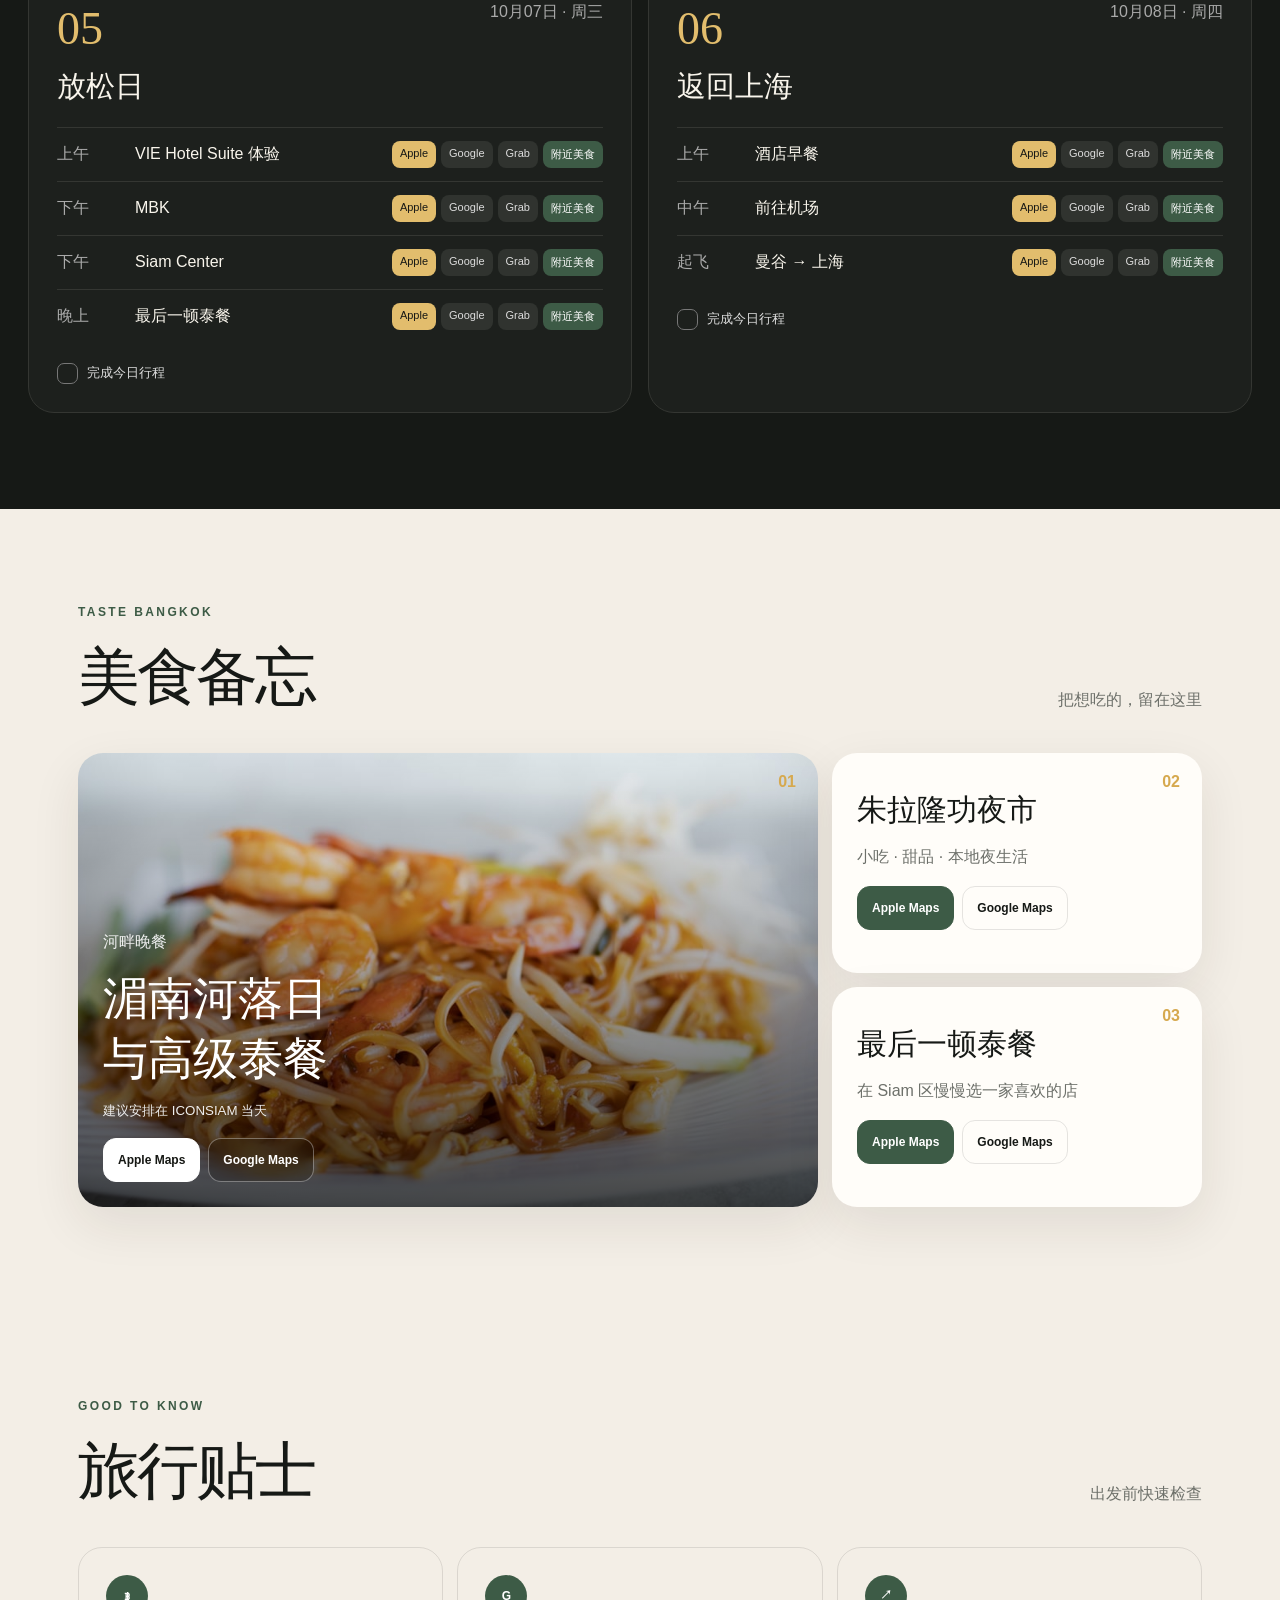
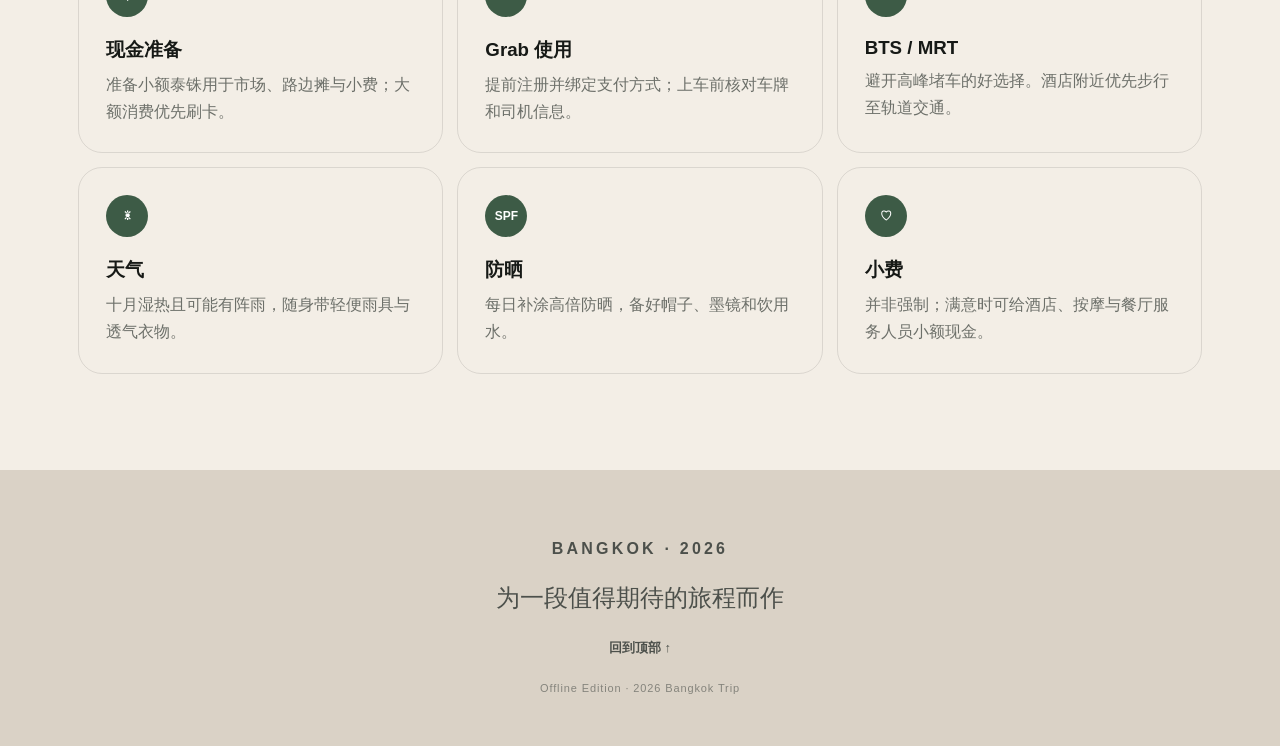
==== commit 615ba459: "Add nearby food links to itinerary stops" ====
--- a/bangkok_trip_offline.html
+++ b/bangkok_trip_offline.html
@@ -26,6 +26,7 @@
 @media(max-width:390px){.hero h1{font-size:42px}.hero-photo{min-height:620px}.section{padding-left:16px;padding-right:16px}.hotel-info{padding-left:20px;padding-right:20px}.place-links{flex-wrap:wrap}}
 @media(min-width:400px) and (max-width:404px){.hero-photo{height:calc(100svh - 10px);min-height:680px;max-height:864px}.hero-copy{bottom:max(54px,calc(env(safe-area-inset-bottom) + 28px))}.hero h1{font-size:48px}.topbar nav a{min-height:50px}}
 .offline-edition{margin:24px 0 0!important;font:500 11px/1.4 -apple-system,BlinkMacSystemFont,sans-serif!important;letter-spacing:.08em;opacity:.6}
+.place-links .food-nearby{background:var(--accent);color:#fff}
 
 </style>
 </head>
@@ -95,24 +96,153 @@
   </main>
   <footer><strong>BANGKOK · 2026</strong><p>为一段值得期待的旅程而作</p><a href="#home">回到顶部 ↑</a><p class="offline-edition">Offline Edition · 2026 Bangkok Trip</p></footer>
   <script>
-const days=[
-{n:'01',date:'10月03日 · 周六',title:'抵达曼谷',items:[['07:30','PVG → BKK 11:05','Suvarnabhumi Airport'],['12:00','携程舒适型接机','Suvarnabhumi Airport'],['13:30','Pullman 办理入住','Pullman Bangkok King Power'],['15:30','King Power Rangnam','King Power Rangnam'],['17:00','Victory Monument','Victory Monument Bangkok'],['19:00','Asiatique 夜景','Asiatique The Riverfront']]},
-{n:'02',date:'10月04日 · 周日',title:'曼谷文化日',items:[['上午','Khlong Bang Luang 水上市场','Khlong Bang Luang Floating Market'],['下午','大皇宫','The Grand Palace Bangkok'],['下午','卧佛寺 Wat Pho','Wat Pho Bangkok'],['傍晚','郑王庙 Wat Arun','Wat Arun Bangkok'],['晚上','朱拉隆功夜市','Chulalongkorn University Night Market']]},
-{n:'03',date:'10月05日 · 周一',title:'换酒店与购物',items:[['上午','Pullman 退房','Pullman Bangkok King Power'],['中午','Renaissance 入住','Renaissance Bangkok Ratchaprasong'],['下午','CentralWorld','CentralWorld Bangkok'],['下午','Siam Paragon','Siam Paragon'],['傍晚','Big C','Big C Supercenter Ratchadamri'],['晚上','四面佛 Erawan Shrine','Erawan Shrine']]},
-{n:'04',date:'10月06日 · 周二',title:'城市体验',items:[['上午','ICONSIAM','ICONSIAM'],['下午','湄南河景体验','Chao Phraya River Bangkok'],['晚上','高级泰餐','Thai Fine Dining Bangkok']]},
-{n:'05',date:'10月07日 · 周三',title:'放松日',items:[['上午','VIE Hotel Suite 体验','VIE Hotel Bangkok MGallery'],['下午','MBK','MBK Center'],['下午','Siam Center','Siam Center'],['晚上','最后一顿泰餐','Thai Restaurant Siam Bangkok']]},
-{n:'06',date:'10月08日 · 周四',title:'返回上海',items:[['上午','酒店早餐','VIE Hotel Bangkok MGallery'],['中午','前往机场','Suvarnabhumi Airport'],['起飞','曼谷 → 上海','Suvarnabhumi Airport']]}
-];
-const daysEl=document.querySelector('#days');
-const appleMapLink=q=>`https://maps.apple.com/?q=${encodeURIComponent(q)}`;
-const googleMapLink=q=>`https://www.google.com/maps/search/?api=1&query=${encodeURIComponent(q)}`;
-const grabLink=q=>`https://grab.onelink.me/2695613898?af_dp=grab%3A%2F%2Fopen%3FscreenType%3DBOOKING%26dropOffLocationName%3D${encodeURIComponent(q)}`;
-daysEl.innerHTML=days.map((d,i)=>`<article class="day" data-day="${i}"><div class="day-head"><span class="day-num">${d.n}</span><span class="day-date">${d.date}</span></div><h3>${d.title}</h3><ul class="timeline">${d.items.map(x=>`<li><time>${x[0]}</time><span>${x[1]}</span><span class="place-links"><a class="apple-map" href="${appleMapLink(x[2])}" target="_blank" rel="noopener" aria-label="在 Apple Maps 查看 ${x[1]}">Apple</a><a href="${googleMapLink(x[2])}" target="_blank" rel="noopener" aria-label="在 Google Maps 查看 ${x[1]}">Google</a><a href="${grabLink(x[2])}" target="_blank" rel="noopener" aria-label="使用 Grab 前往 ${x[1]}">Grab</a></span></li>`).join('')}</ul><label class="complete"><input type="checkbox" data-check="${i}"><span>完成今日行程</span></label></article>`).join('');
-const checks=[...document.querySelectorAll('[data-check]')];
-function update(){let done=0;checks.forEach((c,i)=>{const yes=localStorage.getItem(`bkk-day-${i}`)==='1';c.checked=yes;c.closest('.day').classList.toggle('done',yes);if(yes)done++});document.querySelector('#progressText').textContent=`${done} / 6`;document.querySelector('#progressBar').style.width=`${done/6*100}%`}
-checks.forEach((c,i)=>c.addEventListener('change',()=>{localStorage.setItem(`bkk-day-${i}`,c.checked?'1':'0');update()}));update();
-const links=[...document.querySelectorAll('.topbar nav a')];const sections=links.map(a=>document.querySelector(a.getAttribute('href')));new IntersectionObserver(entries=>{entries.forEach(e=>{if(e.isIntersecting){links.forEach(a=>a.classList.toggle('active',a.getAttribute('href')===`#${e.target.id}`))}})},{rootMargin:'-30% 0px -60% 0px'}).observe(sections[0]);sections.slice(1).forEach(s=>new IntersectionObserver(es=>es.forEach(e=>{if(e.isIntersecting)links.forEach(a=>a.classList.toggle('active',a.getAttribute('href')===`#${s.id}`))}),{rootMargin:'-30% 0px -60% 0px'}).observe(s));
-document.querySelector('#shareBtn').addEventListener('click',async()=>{const data={title:'2026 Bangkok Trip Planner',text:'我的曼谷六天五晚旅行计划'};if(navigator.share){try{await navigator.share(data)}catch(e){}}else{location.hash='schedule'}});
+const fallbackSchedule = `| 天数 | 日期 | 主题 | 时间 | 行程 | 地图搜索词 |
+|---|---|---|---|---|---|
+| 1 | 10月03日 · 周六 | 抵达曼谷 | 07:30 | PVG → BKK 11:05 | Suvarnabhumi Airport |
+| 1 | 10月03日 · 周六 | 抵达曼谷 | 12:00 | 携程舒适型接机 | Suvarnabhumi Airport |
+| 1 | 10月03日 · 周六 | 抵达曼谷 | 13:30 | Pullman 办理入住 | Pullman Bangkok King Power |
+| 1 | 10月03日 · 周六 | 抵达曼谷 | 15:30 | King Power Rangnam | King Power Rangnam |
+| 1 | 10月03日 · 周六 | 抵达曼谷 | 17:00 | Victory Monument | Victory Monument Bangkok |
+| 1 | 10月03日 · 周六 | 抵达曼谷 | 19:00 | Asiatique 夜景 | Asiatique The Riverfront |
+| 2 | 10月04日 · 周日 | 曼谷文化日 | 上午 | Khlong Bang Luang 水上市场 | Khlong Bang Luang Floating Market |
+| 2 | 10月04日 · 周日 | 曼谷文化日 | 下午 | 大皇宫 | The Grand Palace Bangkok |
+| 2 | 10月04日 · 周日 | 曼谷文化日 | 下午 | 卧佛寺 Wat Pho | Wat Pho Bangkok |
+| 2 | 10月04日 · 周日 | 曼谷文化日 | 傍晚 | 郑王庙 Wat Arun | Wat Arun Bangkok |
+| 2 | 10月04日 · 周日 | 曼谷文化日 | 晚上 | 朱拉隆功夜市 | Chulalongkorn University Night Market |
+| 3 | 10月05日 · 周一 | 换酒店与购物 | 上午 | Pullman 退房 | Pullman Bangkok King Power |
+| 3 | 10月05日 · 周一 | 换酒店与购物 | 中午 | Renaissance 入住 | Renaissance Bangkok Ratchaprasong |
+| 3 | 10月05日 · 周一 | 换酒店与购物 | 下午 | CentralWorld | CentralWorld Bangkok |
+| 3 | 10月05日 · 周一 | 换酒店与购物 | 下午 | Siam Paragon | Siam Paragon |
+| 3 | 10月05日 · 周一 | 换酒店与购物 | 傍晚 | Big C | Big C Supercenter Ratchadamri |
+| 3 | 10月05日 · 周一 | 换酒店与购物 | 晚上 | 四面佛 Erawan Shrine | Erawan Shrine |
+| 4 | 10月06日 · 周二 | 城市体验 | 上午 | ICONSIAM | ICONSIAM |
+| 4 | 10月06日 · 周二 | 城市体验 | 下午 | 湄南河景体验 | Chao Phraya River Bangkok |
+| 4 | 10月06日 · 周二 | 城市体验 | 晚上 | 高级泰餐 | Thai Fine Dining Bangkok |
+| 5 | 10月07日 · 周三 | 放松日 | 上午 | VIE Hotel Suite 体验 | VIE Hotel Bangkok MGallery |
+| 5 | 10月07日 · 周三 | 放松日 | 下午 | MBK | MBK Center |
+| 5 | 10月07日 · 周三 | 放松日 | 下午 | Siam Center | Siam Center |
+| 5 | 10月07日 · 周三 | 放松日 | 晚上 | 最后一顿泰餐 | Thai Restaurant Siam Bangkok |
+| 6 | 10月08日 · 周四 | 返回上海 | 上午 | 酒店早餐 | VIE Hotel Bangkok MGallery |
+| 6 | 10月08日 · 周四 | 返回上海 | 中午 | 前往机场 | Suvarnabhumi Airport |
+| 6 | 10月08日 · 周四 | 返回上海 | 起飞 | 曼谷 → 上海 | Suvarnabhumi Airport |`;
+
+const safe = value => String(value).replace(/[&<>"']/g, char => ({
+  '&': '&amp;', '<': '&lt;', '>': '&gt;', '"': '&quot;', "'": '&#039;'
+})[char]);
+
+function parseSchedule(markdown) {
+  const rows = markdown.split(/\r?\n/)
+    .filter(line => /^\s*\|/.test(line))
+    .map(line => line.trim().slice(1, -1).split('|').map(cell => cell.trim()))
+    .filter(cells => /^\d+$/.test(cells[0]) && cells.length >= 6);
+
+  const grouped = new Map();
+  rows.forEach(([day, date, title, time, activity, query]) => {
+    if (!grouped.has(day)) {
+      grouped.set(day, {
+        n: String(day).padStart(2, '0'),
+        date,
+        title,
+        items: []
+      });
+    }
+    grouped.get(day).items.push([time, activity, query || activity]);
+  });
+  return [...grouped.values()];
+}
+
+const appleMapLink = query => `https://maps.apple.com/?q=${encodeURIComponent(query)}`;
+const googleMapLink = query => `https://www.google.com/maps/search/?api=1&query=${encodeURIComponent(query)}`;
+const grabLink = query => `https://grab.onelink.me/2695613898?af_dp=grab%3A%2F%2Fopen%3FscreenType%3DBOOKING%26dropOffLocationName%3D${encodeURIComponent(query)}`;
+const nearbyFoodLink = query => `https://maps.apple.com/?q=${encodeURIComponent(`Restaurants near ${query}`)}`;
+
+function renderSchedule(days) {
+  const daysEl = document.querySelector('#days');
+  daysEl.innerHTML = days.map((day, index) => `
+    <article class="day" data-day="${index}">
+      <div class="day-head">
+        <span class="day-num">${safe(day.n)}</span>
+        <span class="day-date">${safe(day.date)}</span>
+      </div>
+      <h3>${safe(day.title)}</h3>
+      <ul class="timeline">
+        ${day.items.map(item => `
+          <li>
+            <time>${safe(item[0])}</time>
+            <span>${safe(item[1])}</span>
+            <span class="place-links">
+              <a class="apple-map" href="${appleMapLink(item[2])}" target="_blank" rel="noopener" aria-label="在 Apple Maps 查看 ${safe(item[1])}">Apple</a>
+              <a href="${googleMapLink(item[2])}" target="_blank" rel="noopener" aria-label="在 Google Maps 查看 ${safe(item[1])}">Google</a>
+              <a href="${grabLink(item[2])}" target="_blank" rel="noopener" aria-label="使用 Grab 前往 ${safe(item[1])}">Grab</a>
+              <a class="food-nearby" href="${nearbyFoodLink(item[2])}" target="_blank" rel="noopener" aria-label="查看 ${safe(item[1])} 附近美食">附近美食</a>
+            </span>
+          </li>`).join('')}
+      </ul>
+      <label class="complete">
+        <input type="checkbox" data-check="${index}">
+        <span>完成今日行程</span>
+      </label>
+    </article>`).join('');
+
+  const checks = [...document.querySelectorAll('[data-check]')];
+  const update = () => {
+    let done = 0;
+    checks.forEach((check, index) => {
+      const isDone = localStorage.getItem(`bkk-day-${index}`) === '1';
+      check.checked = isDone;
+      check.closest('.day').classList.toggle('done', isDone);
+      if (isDone) done += 1;
+    });
+    document.querySelector('#progressText').textContent = `${done} / ${days.length}`;
+    document.querySelector('#progressBar').style.width = `${days.length ? done / days.length * 100 : 0}%`;
+  };
+
+  checks.forEach((check, index) => check.addEventListener('change', () => {
+    localStorage.setItem(`bkk-day-${index}`, check.checked ? '1' : '0');
+    update();
+  }));
+  update();
+}
+
+async function loadSchedule() {
+  let markdown = fallbackSchedule;
+  if (location.protocol.startsWith('http')) {
+    try {
+      const response = await fetch('./schedule.md', { cache: 'no-cache' });
+      if (!response.ok) throw new Error('schedule.md unavailable');
+      markdown = await response.text();
+    } catch (error) {
+      console.warn('使用内置行程数据。', error);
+    }
+  }
+  const days = parseSchedule(markdown);
+  renderSchedule(days.length ? days : parseSchedule(fallbackSchedule));
+}
+
+loadSchedule();
+
+const links = [...document.querySelectorAll('.topbar nav a')];
+const sections = links.map(link => document.querySelector(link.getAttribute('href')));
+sections.forEach(section => new IntersectionObserver(entries => {
+  entries.forEach(entry => {
+    if (entry.isIntersecting) {
+      links.forEach(link => link.classList.toggle(
+        'active',
+        link.getAttribute('href') === `#${entry.target.id}`
+      ));
+    }
+  });
+}, { rootMargin: '-30% 0px -60% 0px' }).observe(section));
+
+document.querySelector('#shareBtn').addEventListener('click', async () => {
+  const data = { title: '2026 Bangkok Trip Planner', text: '我的曼谷六天五晚旅行计划' };
+  if (navigator.share) {
+    try { await navigator.share(data); } catch (error) {}
+  } else {
+    location.hash = 'schedule';
+  }
+});
+
 
 
 </script>
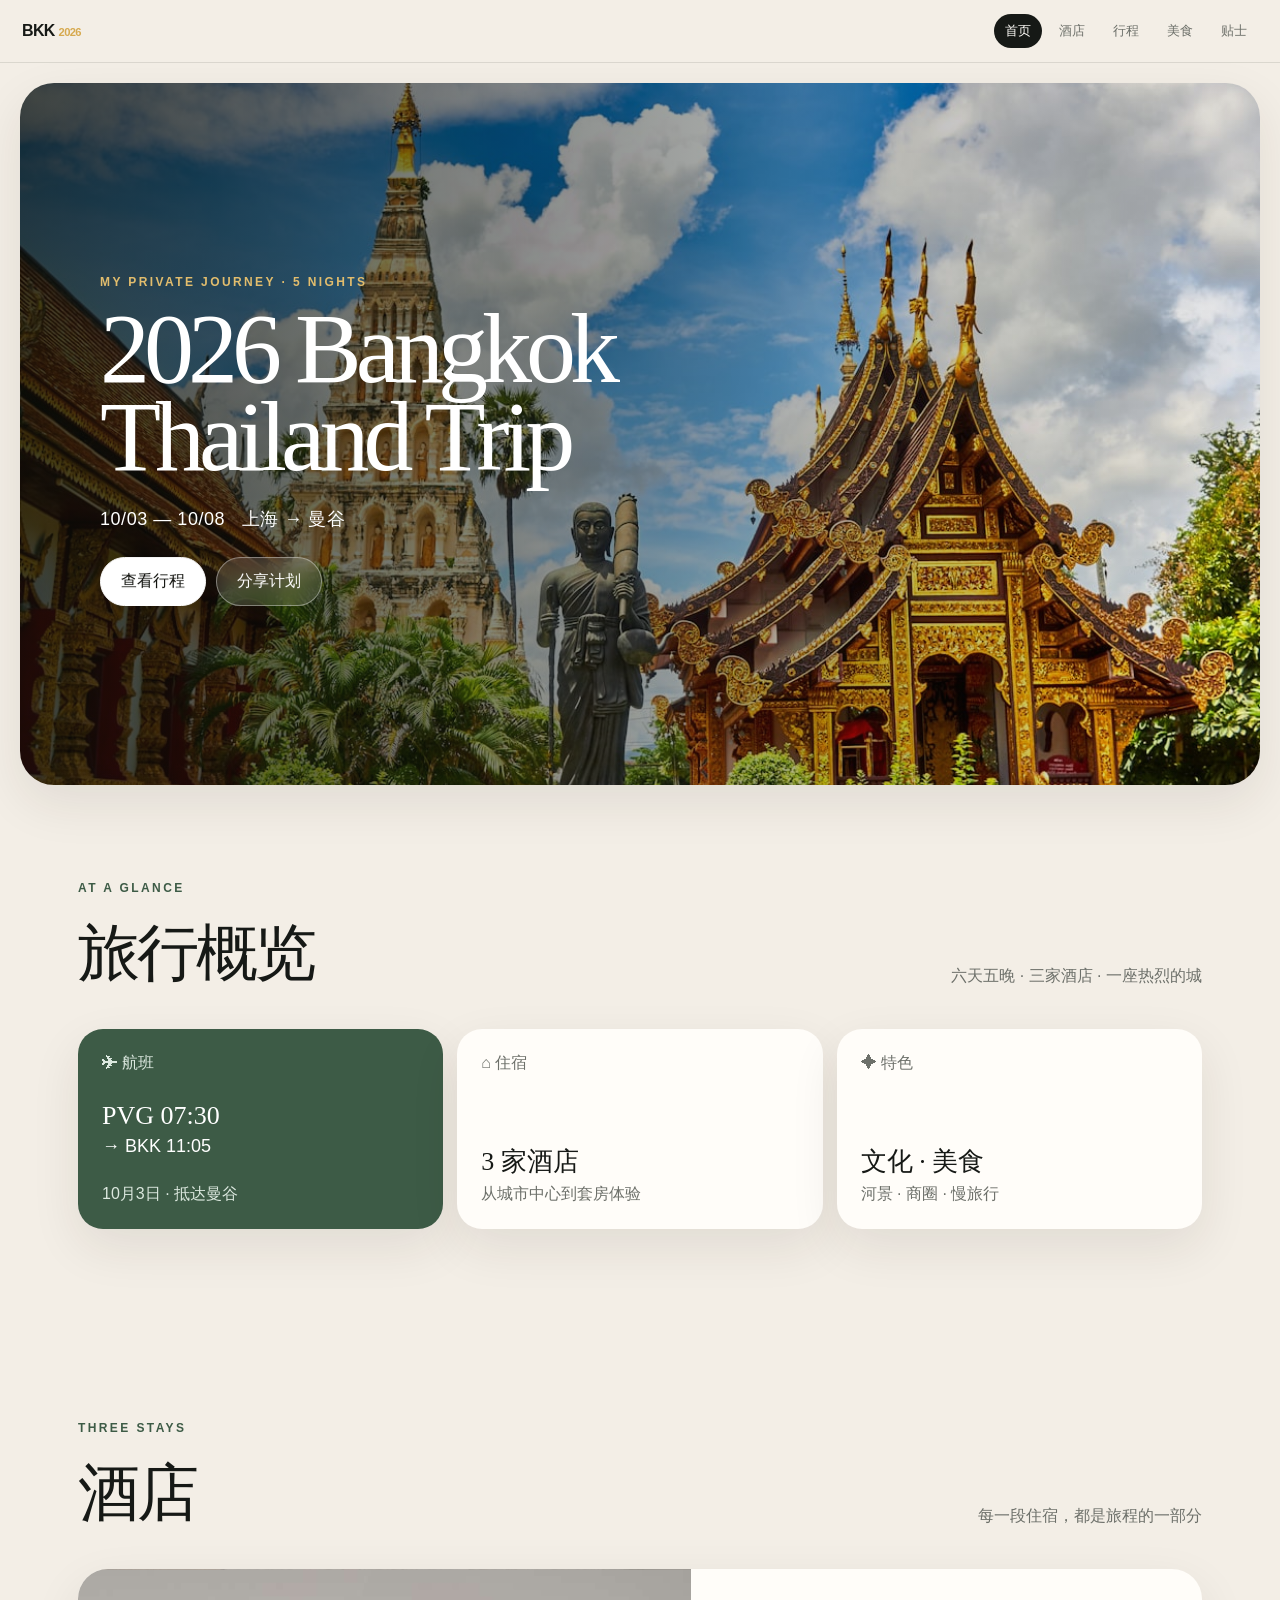
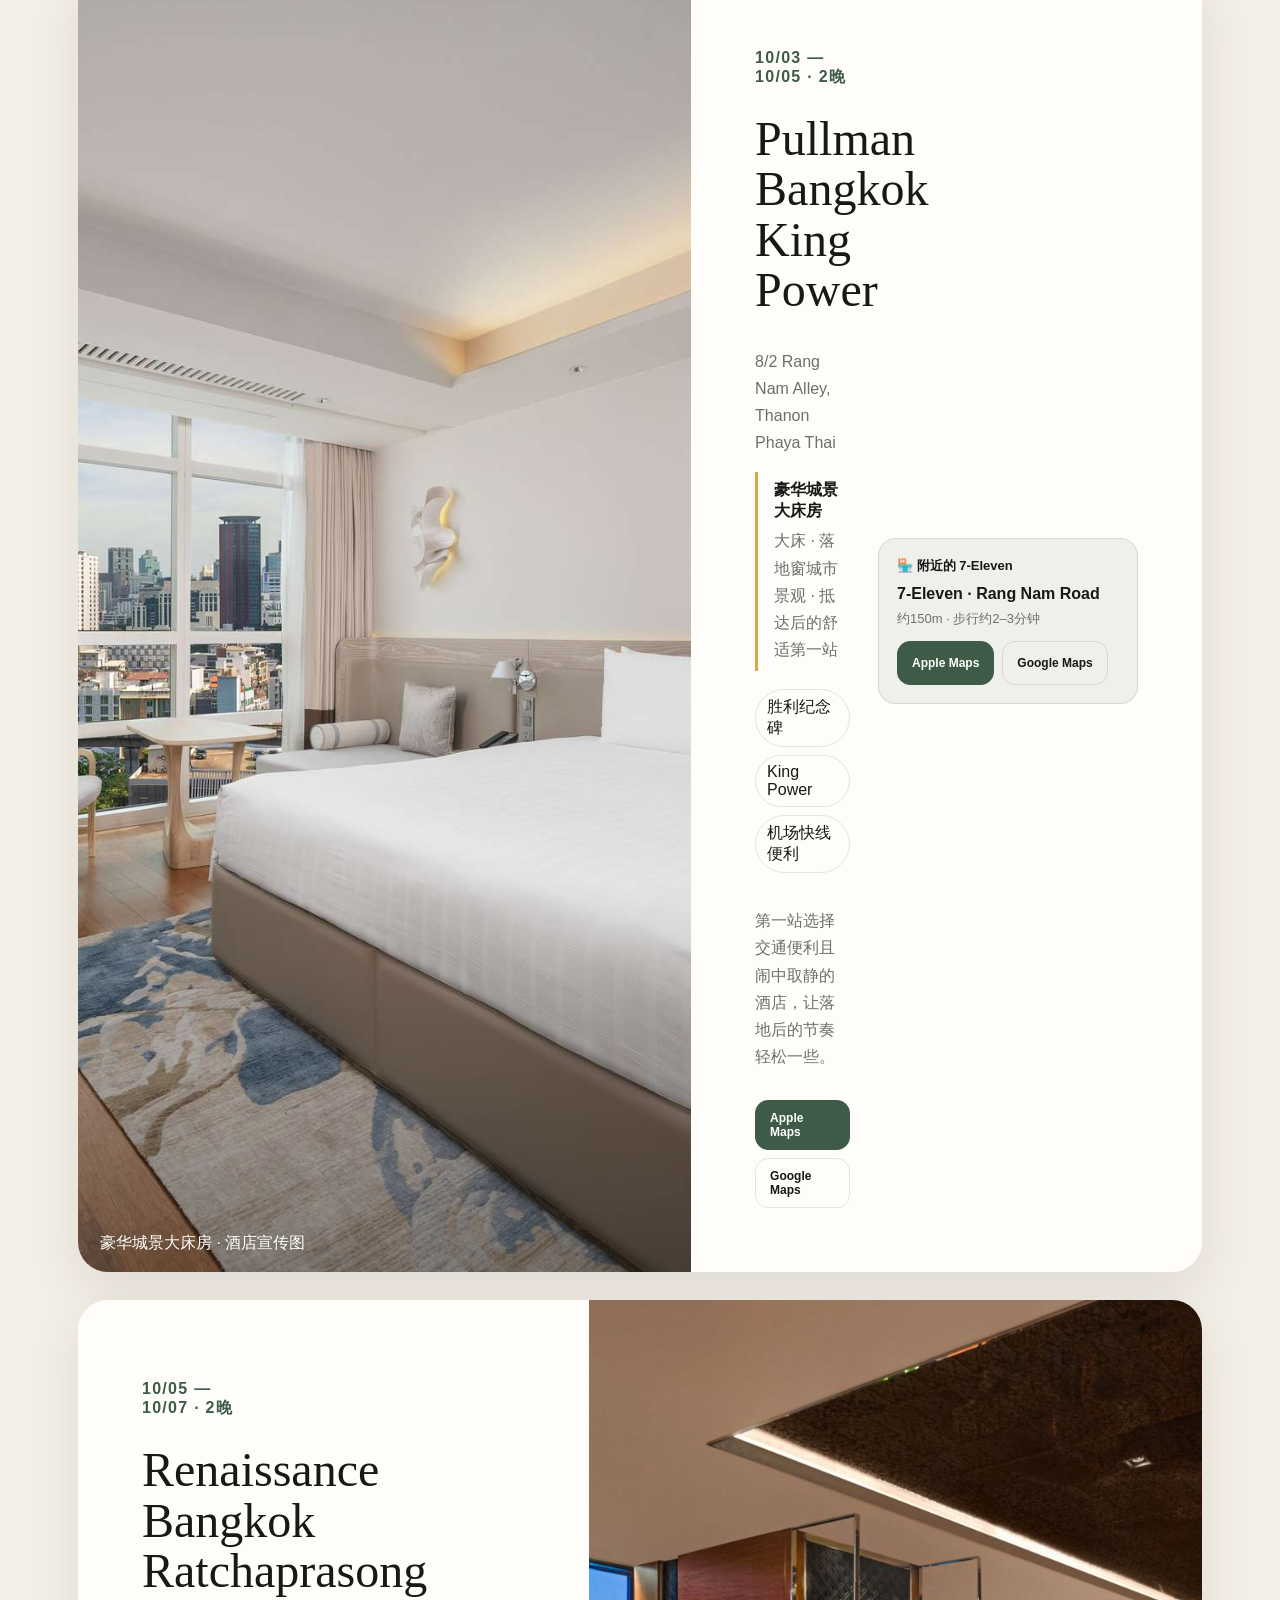
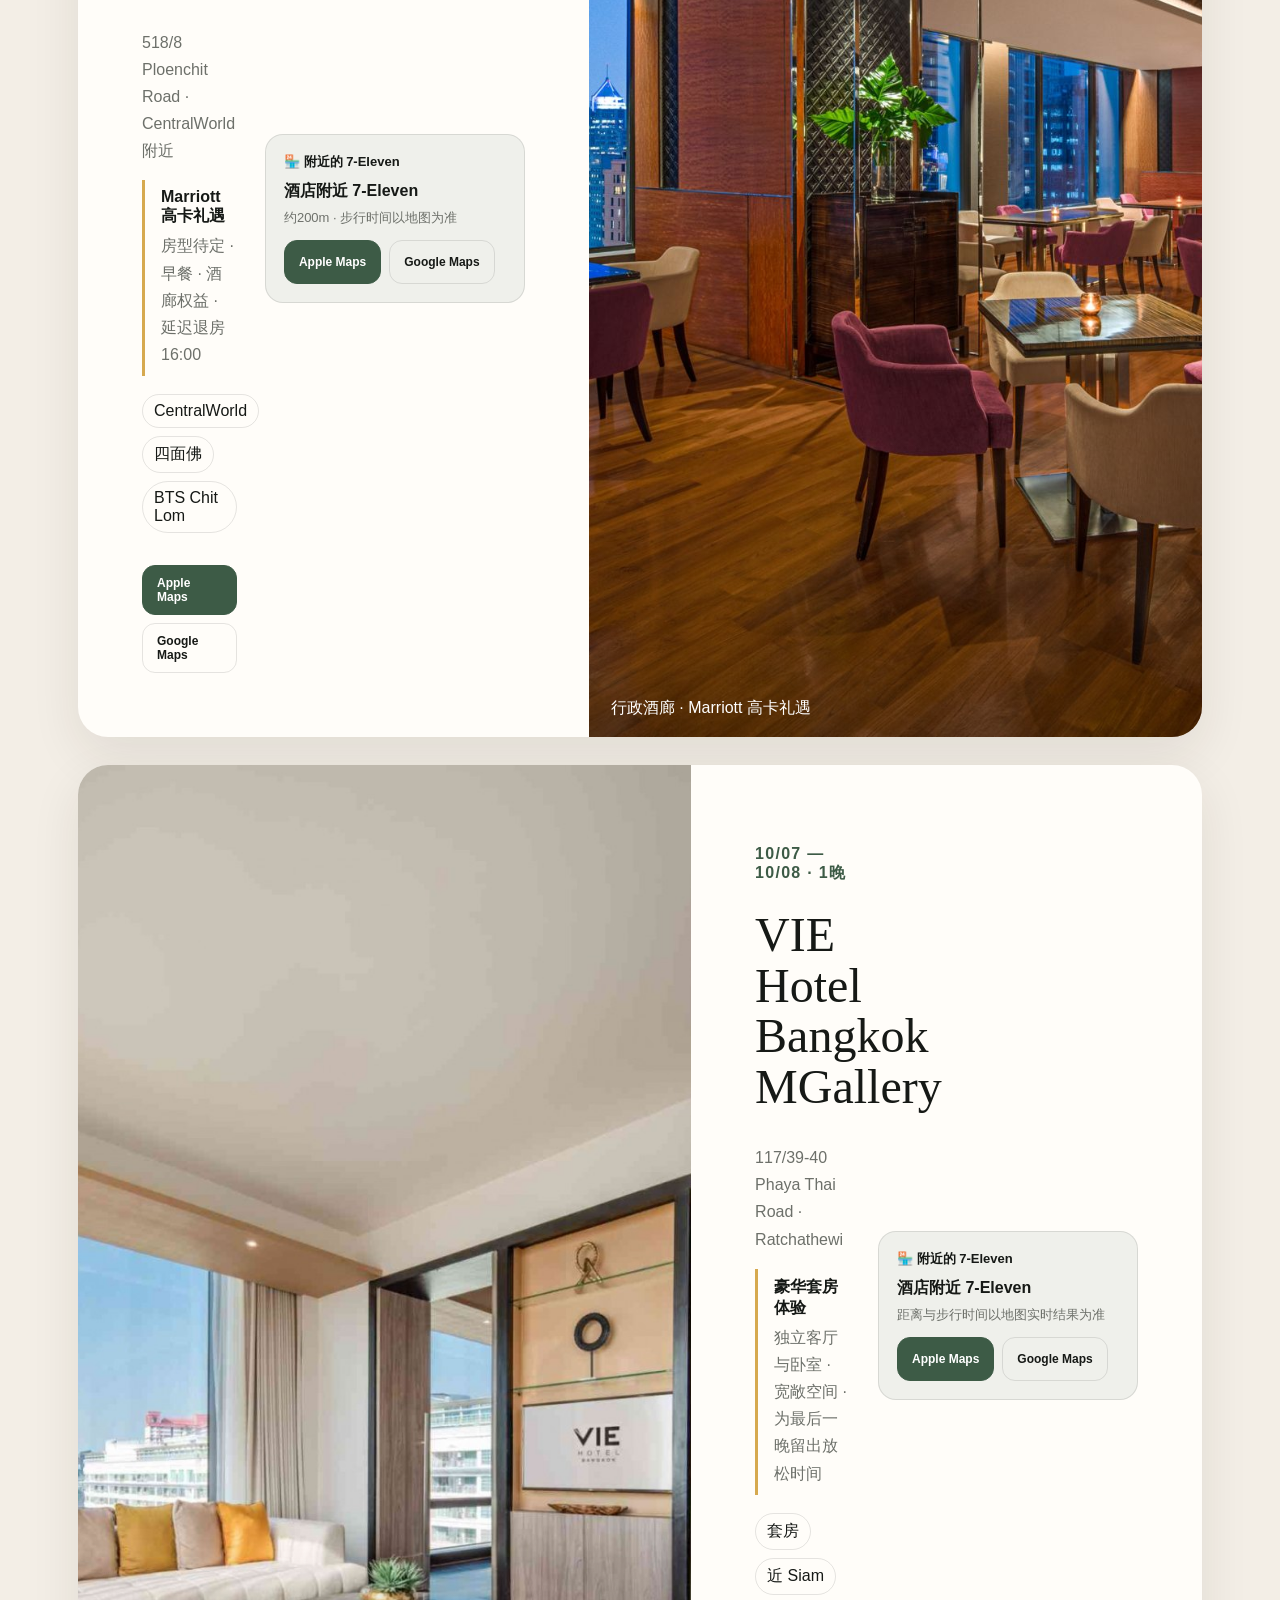
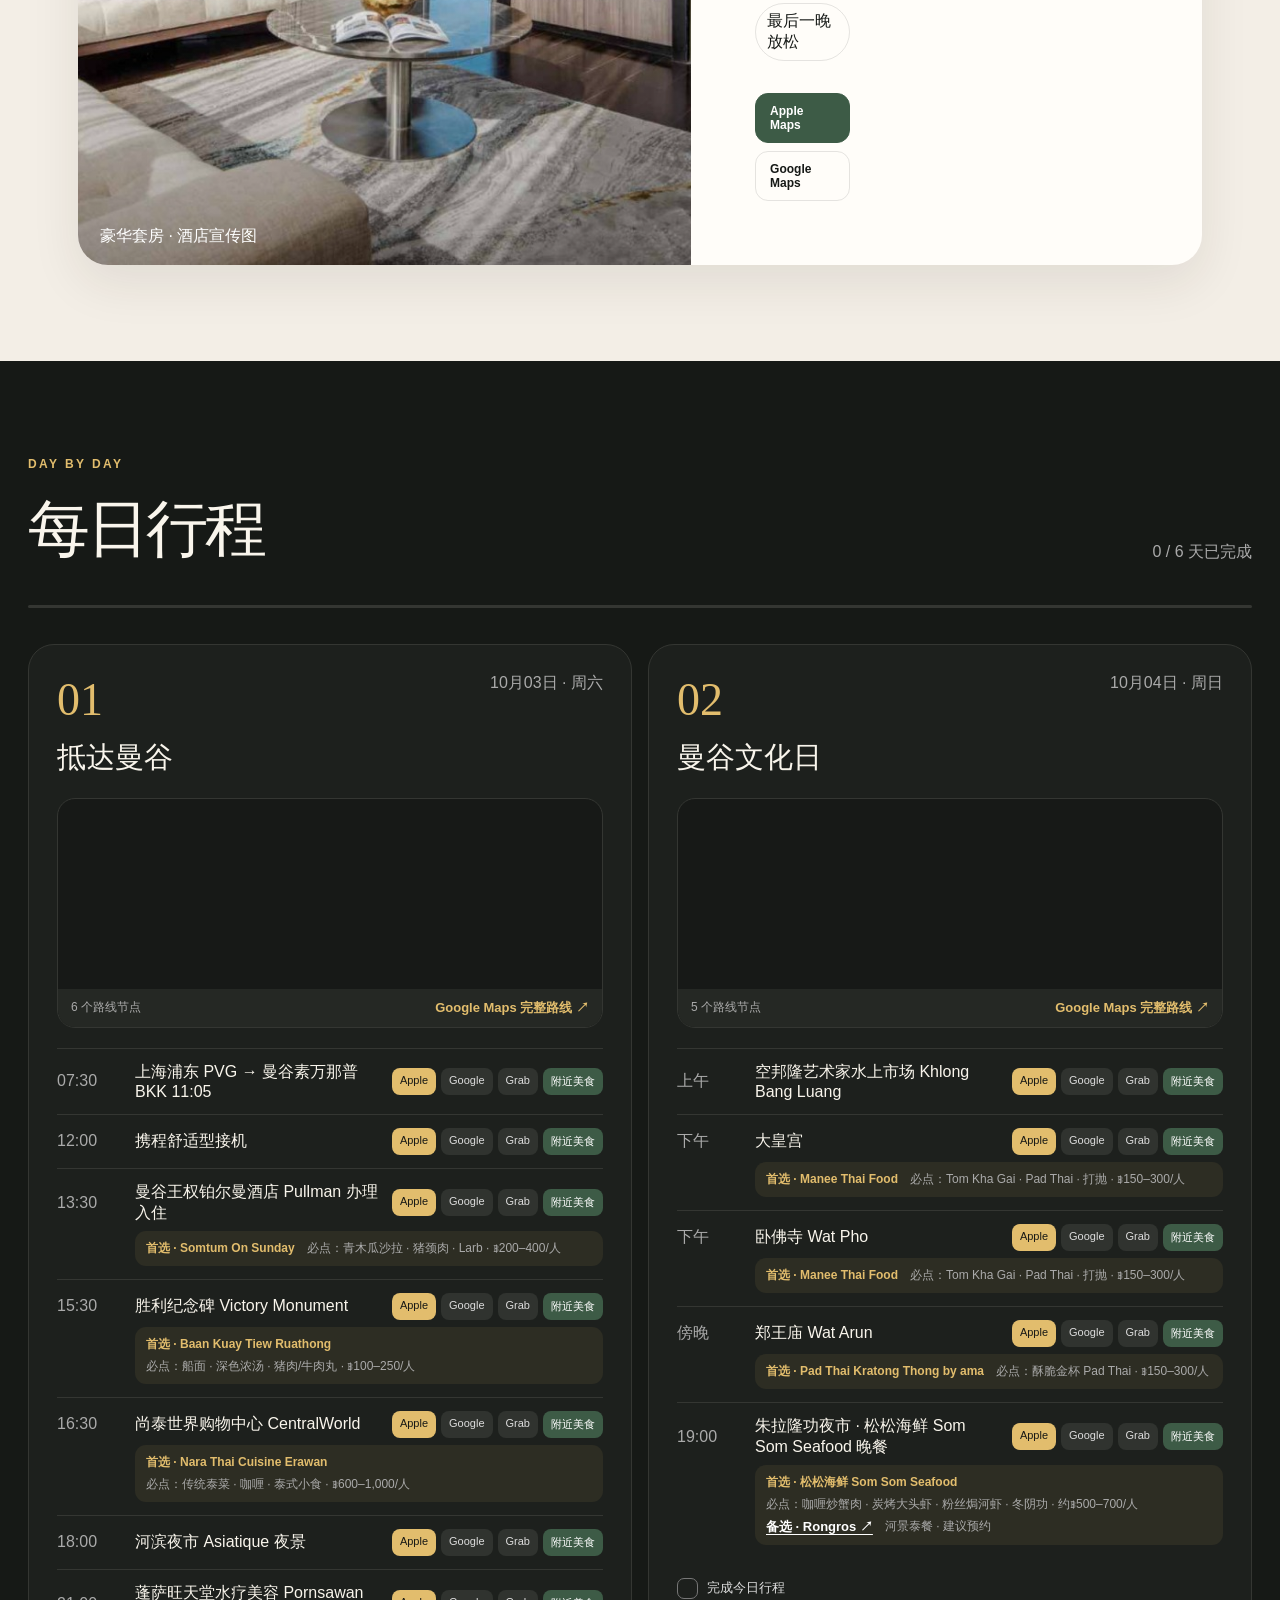
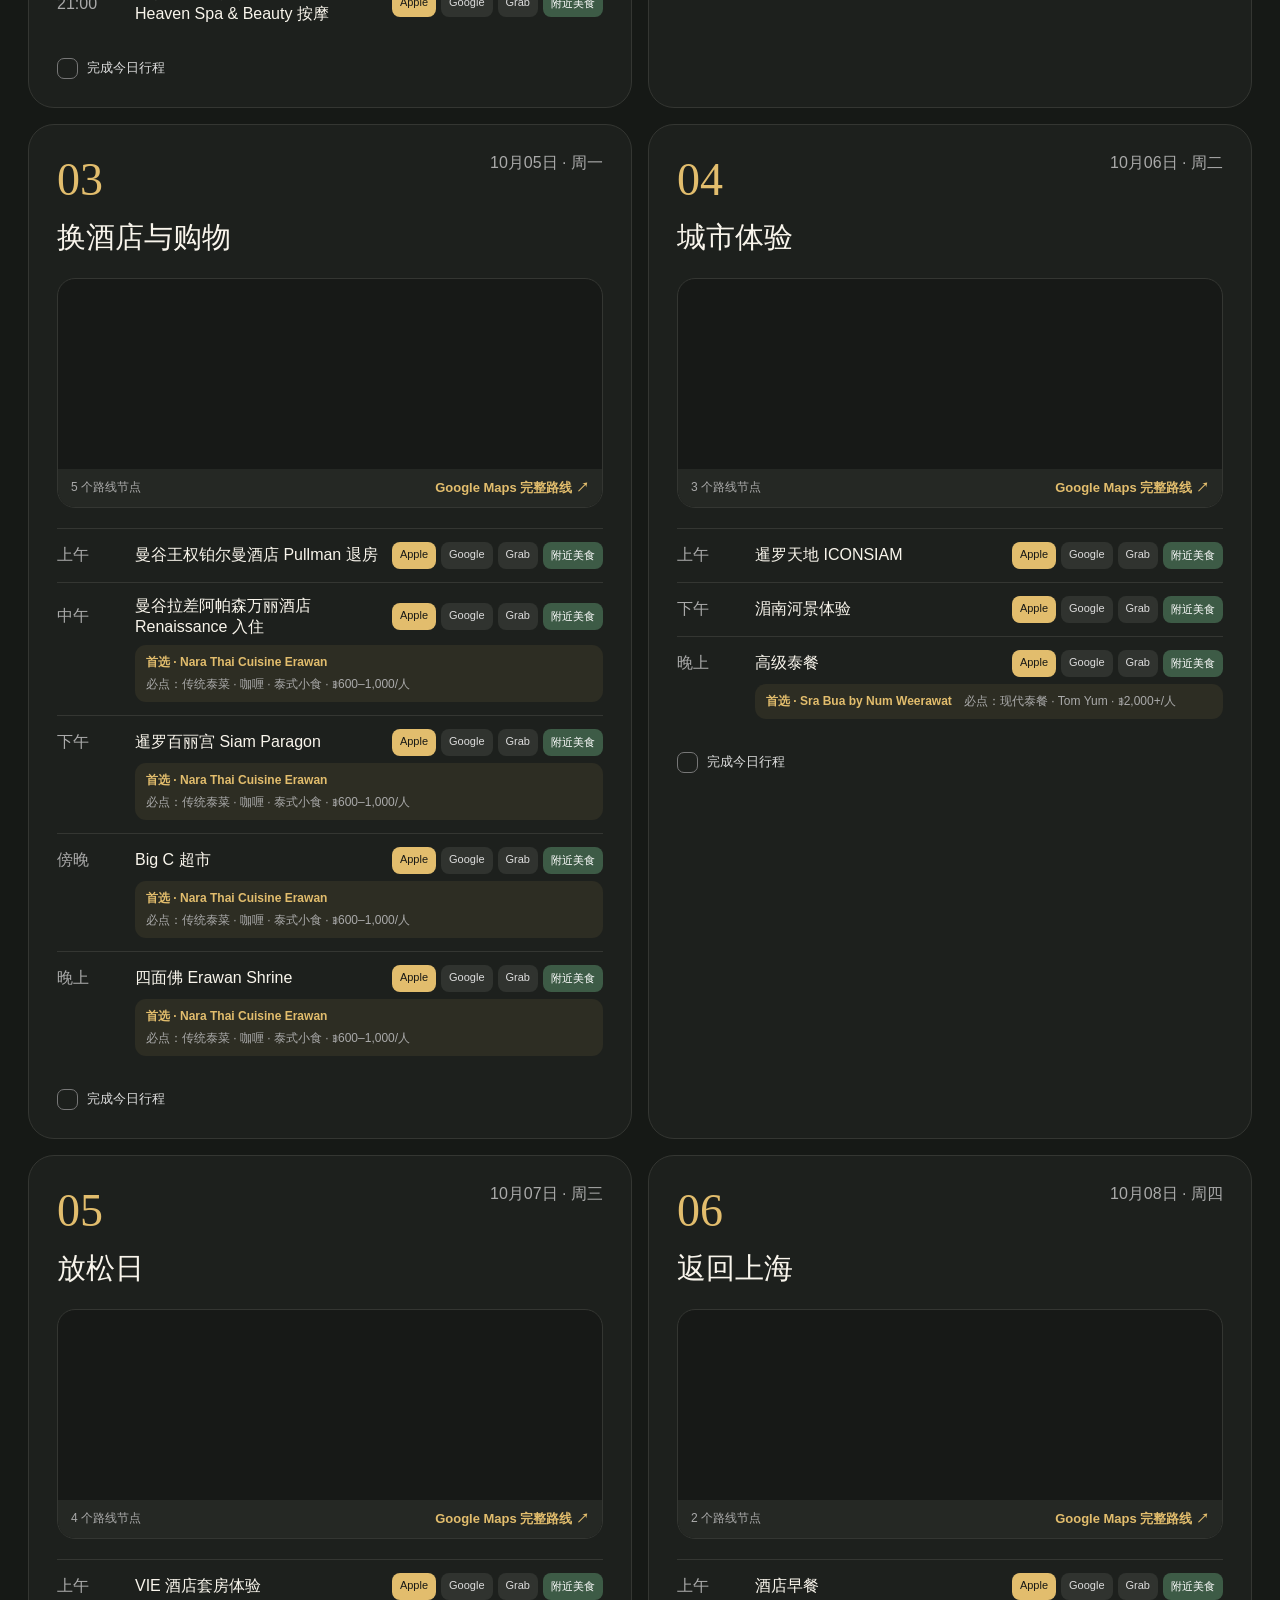
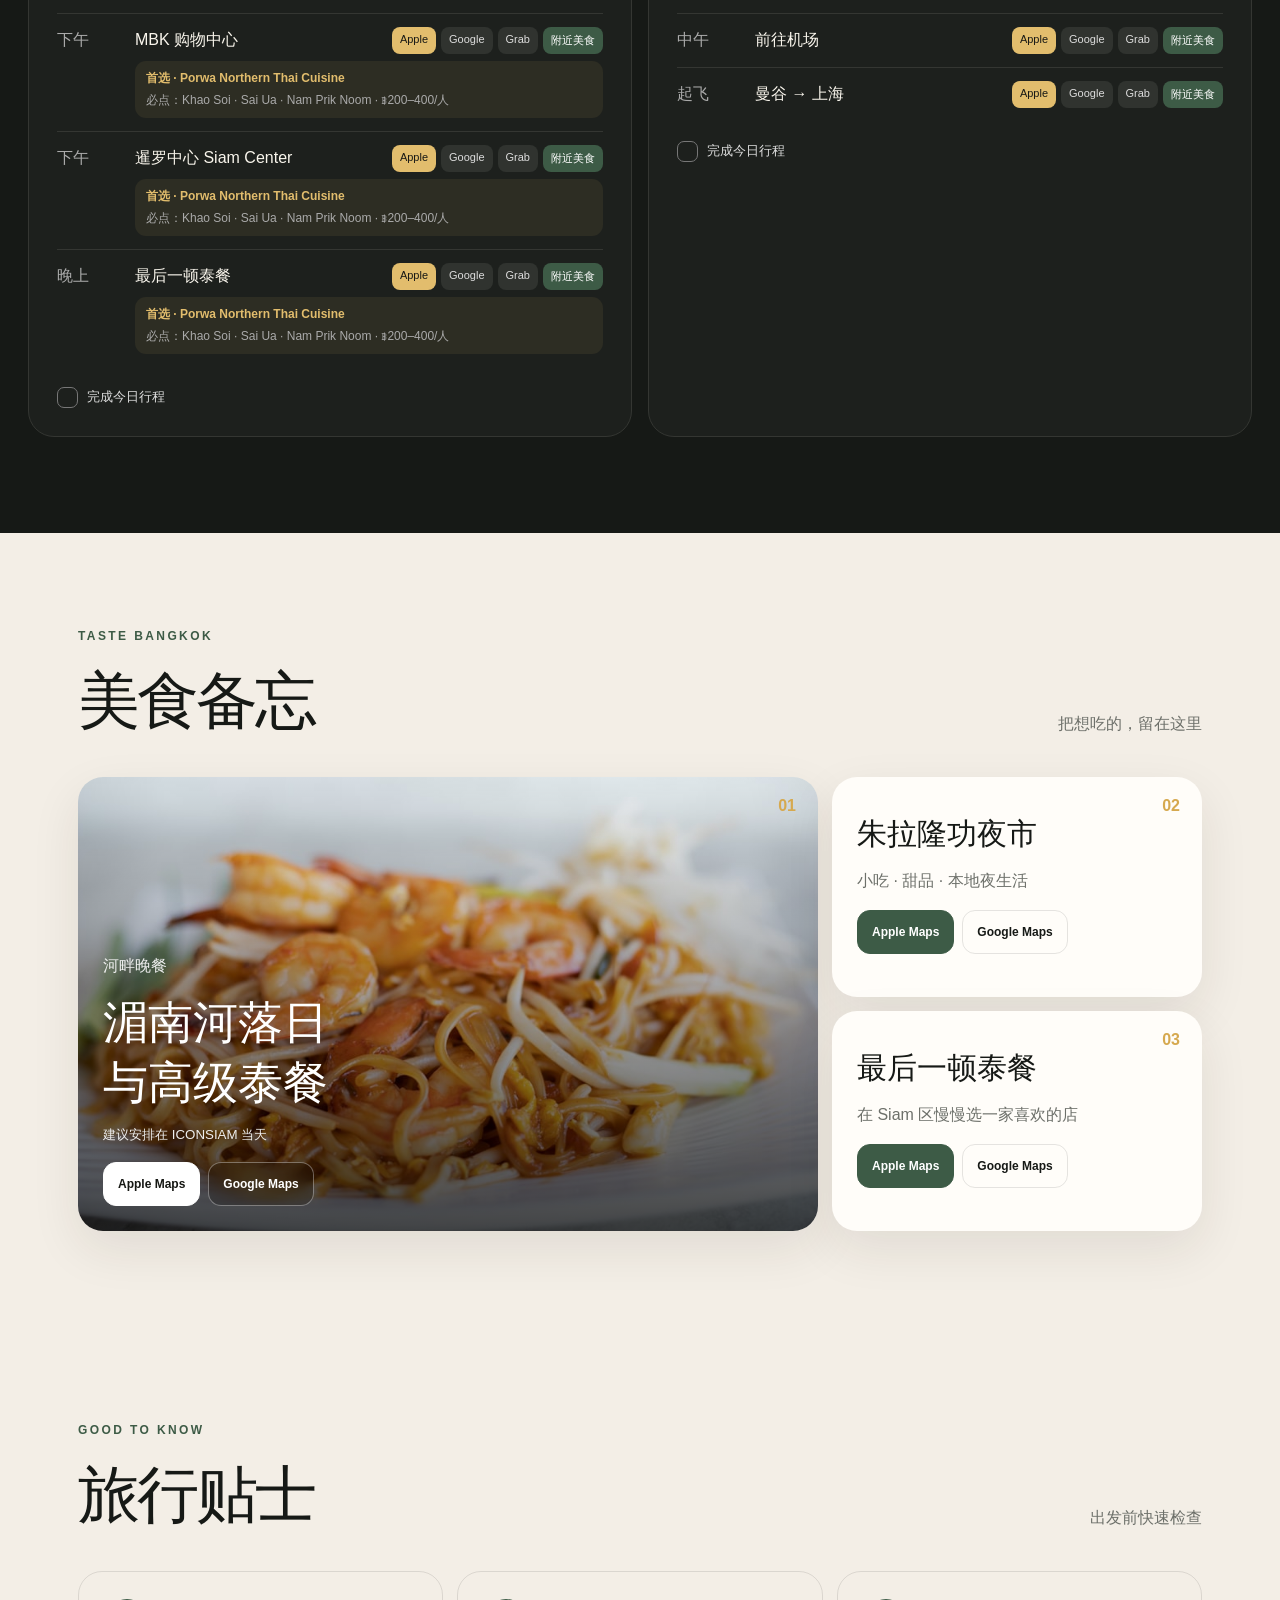
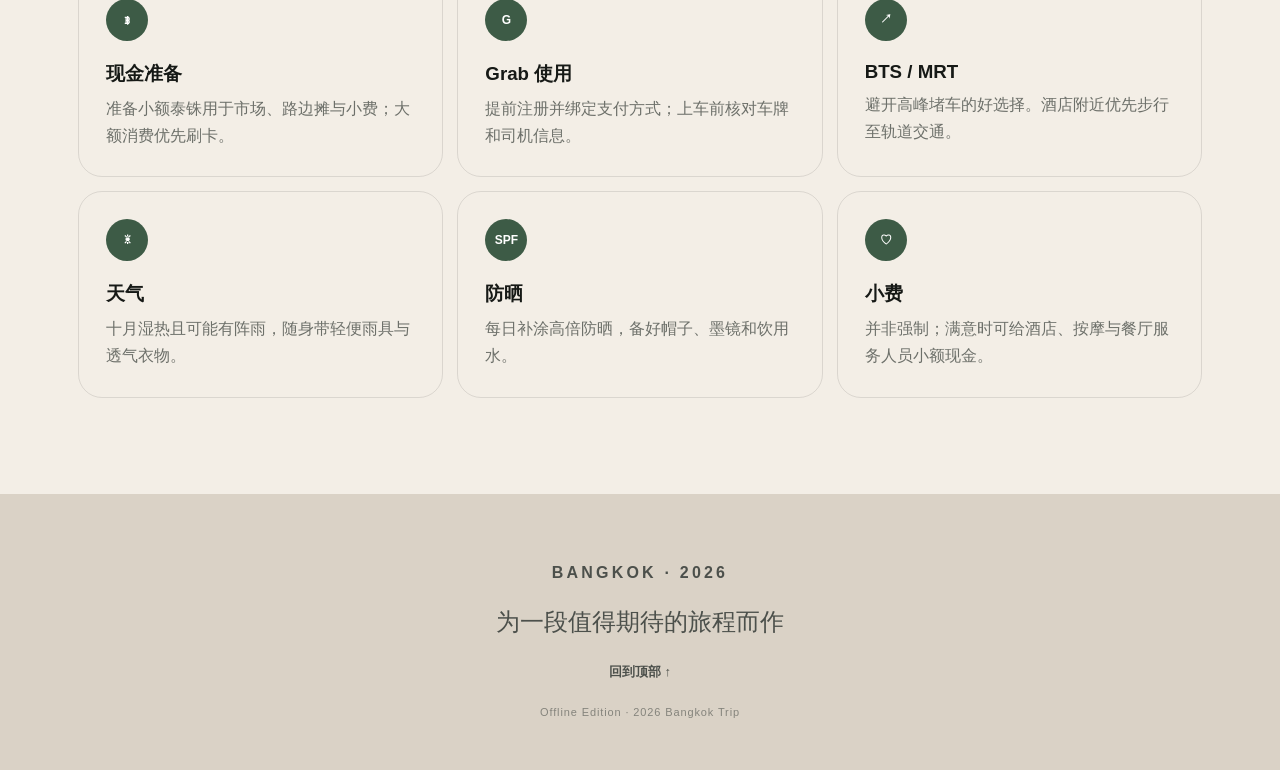
==== commit 14c6170e: "Publish latest Bangkok trip planner" ====
--- a/bangkok_trip_offline.html
+++ b/bangkok_trip_offline.html
@@ -10,7 +10,7 @@
   <meta name="apple-mobile-web-app-title" content="BKK 2026">
   <title>2026 Bangkok Trip Planner</title>
   <style>
-:root{--bg:#f3eee6;--card:#fffdf9;--ink:#161916;--muted:#6d706a;--accent:#3d5b46;--accent2:#d6a94f;--line:rgba(22,25,22,.11);--shadow:0 18px 50px rgba(41,35,25,.09)}*{box-sizing:border-box}html{scroll-behavior:smooth;scroll-padding-top:92px}body{margin:0;background:var(--bg);color:var(--ink);font-family:-apple-system,BlinkMacSystemFont,"SF Pro Display","PingFang SC","Helvetica Neue",sans-serif;-webkit-font-smoothing:antialiased}a{color:inherit;text-decoration:none}button{font:inherit}.topbar{position:sticky;top:0;z-index:20;display:flex;align-items:center;justify-content:space-between;padding:14px max(22px,calc((100vw - 1180px)/2));padding-top:max(14px,env(safe-area-inset-top));background:color-mix(in srgb,var(--bg) 82%,transparent);backdrop-filter:blur(22px);-webkit-backdrop-filter:blur(22px);border-bottom:1px solid var(--line)}.brand{font-weight:850;letter-spacing:-.04em}.brand span{color:var(--accent2);font-size:.7em}.topbar nav{display:flex;gap:6px;overflow:auto;scrollbar-width:none}.topbar nav a{padding:8px 11px;border-radius:99px;color:var(--muted);font-size:13px;white-space:nowrap}.topbar nav a.active{color:var(--card);background:var(--ink)}.section{max-width:1180px;margin:auto;padding:96px 28px}.hero{max-width:none;padding:20px 20px 0;position:relative}.hero-photo{height:min(78vh,780px);min-height:580px;border-radius:34px;background:linear-gradient(90deg,rgba(6,13,8,.77),rgba(6,13,8,.05)),url('[data-uri]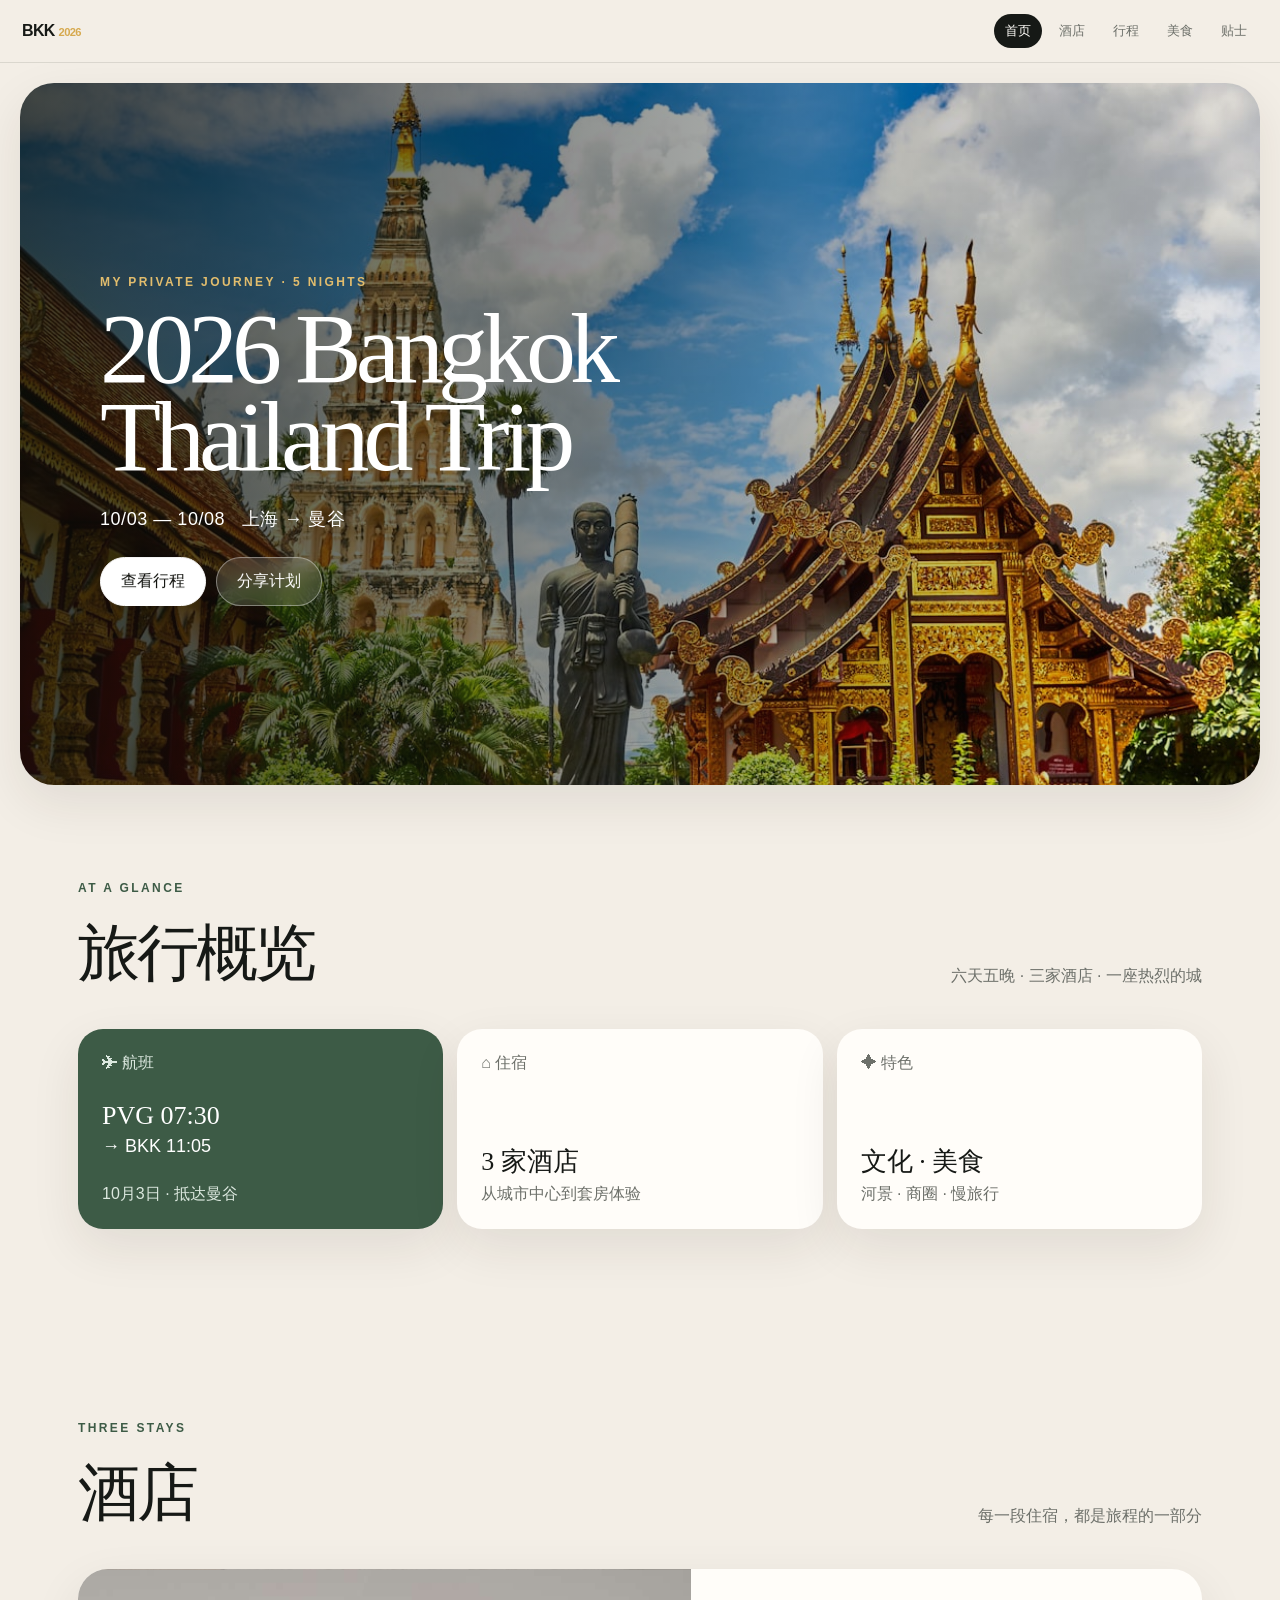
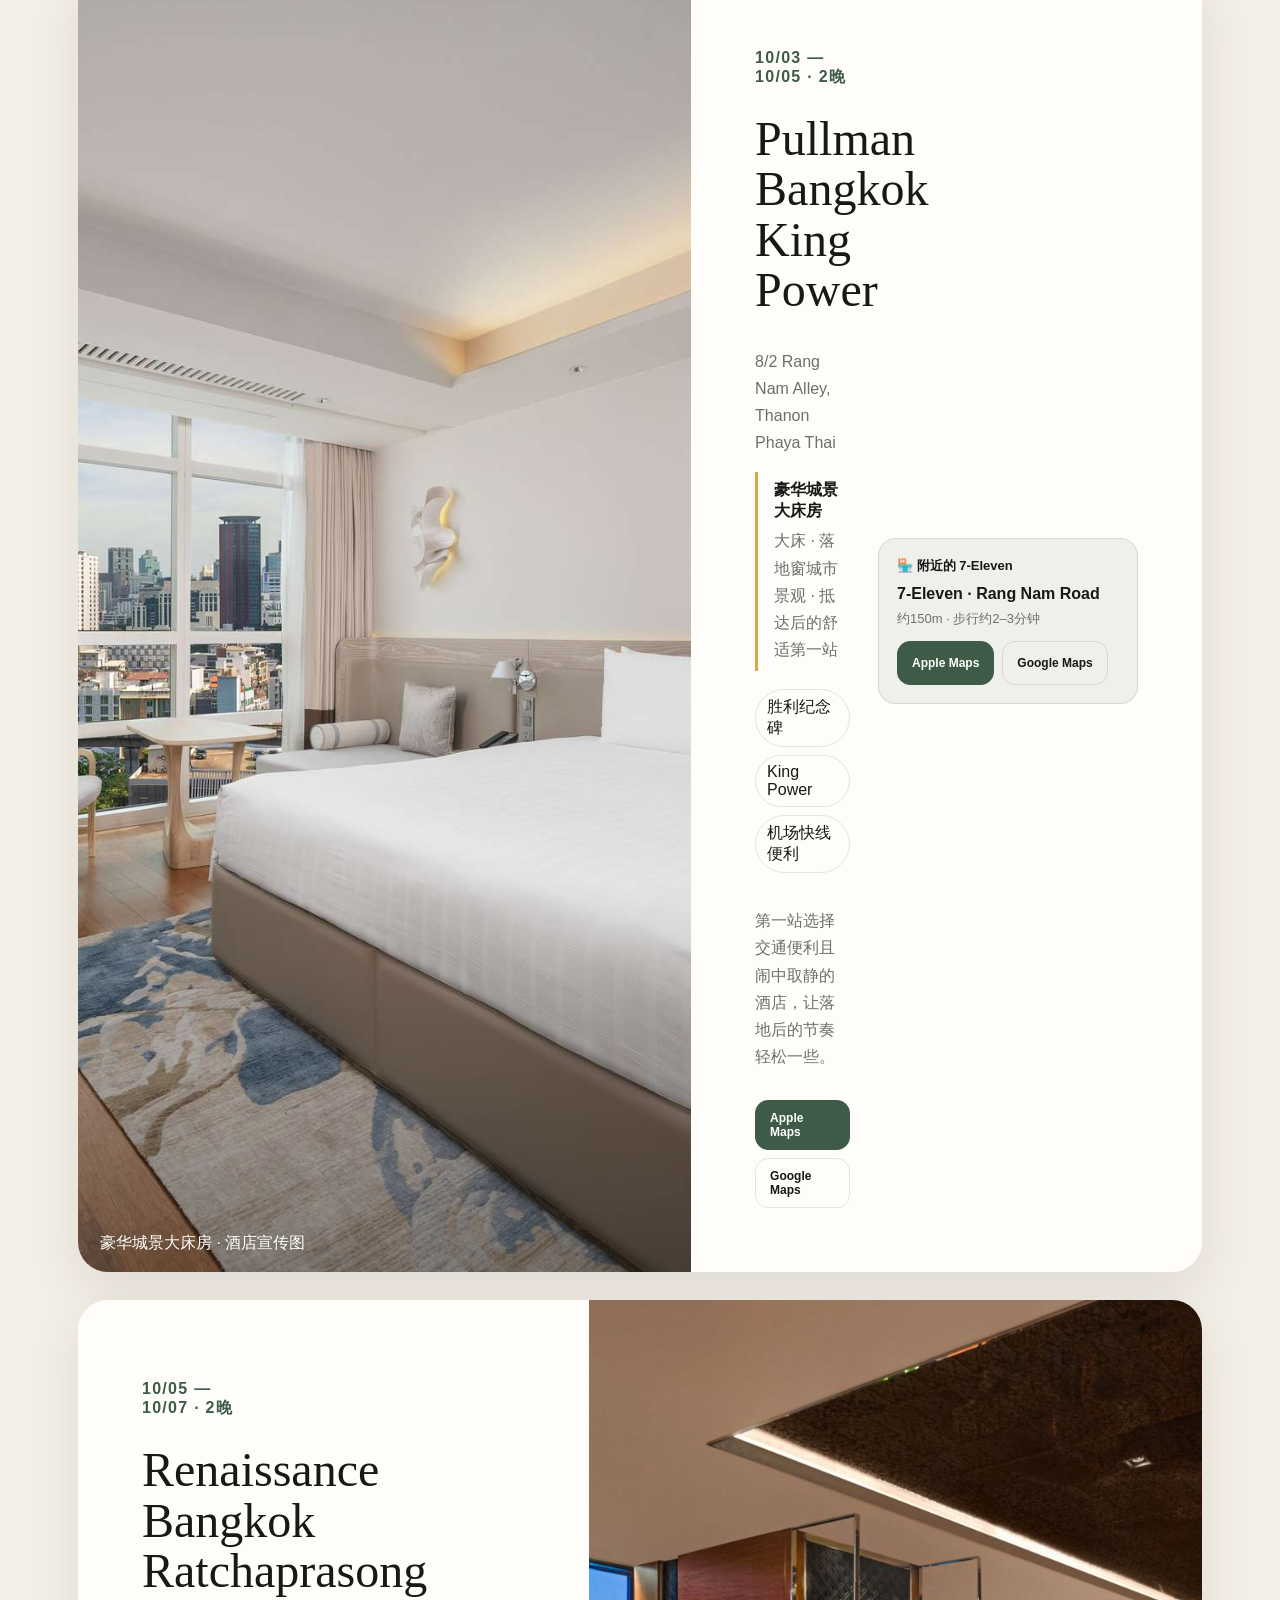
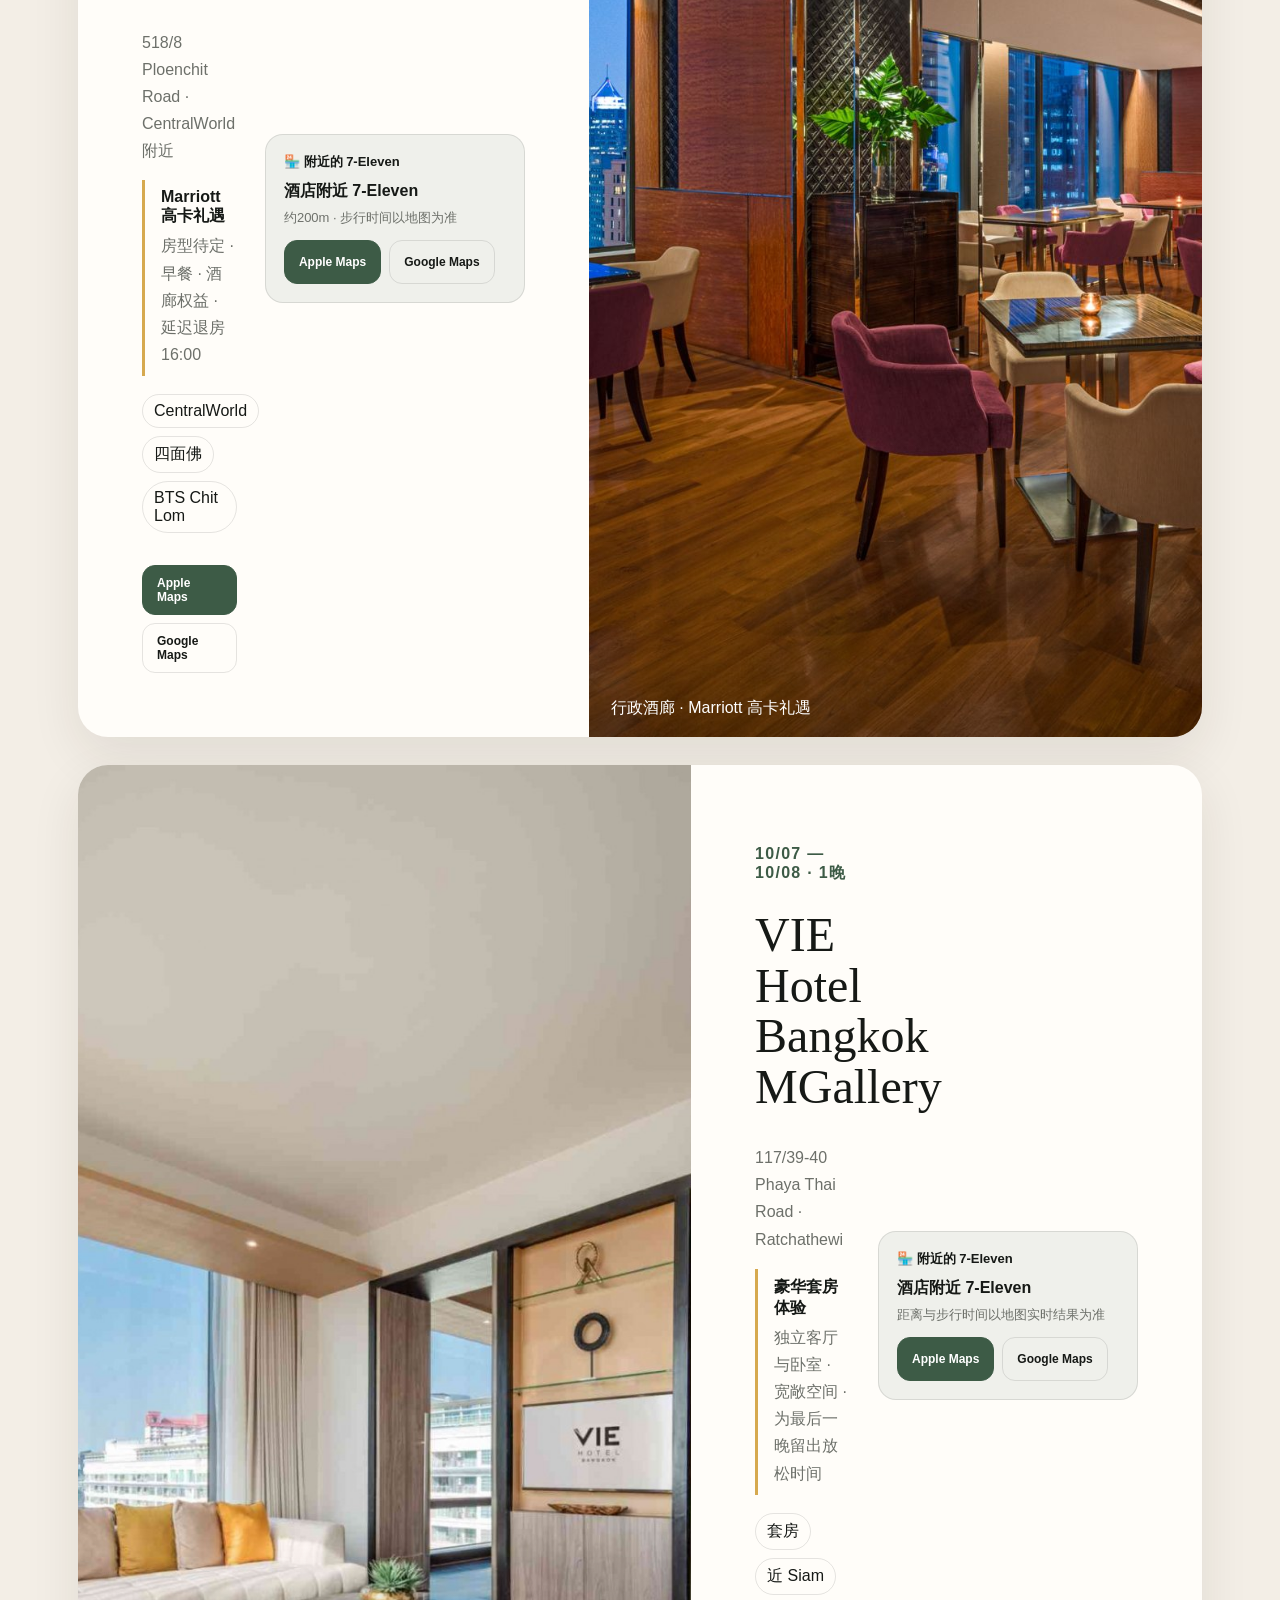
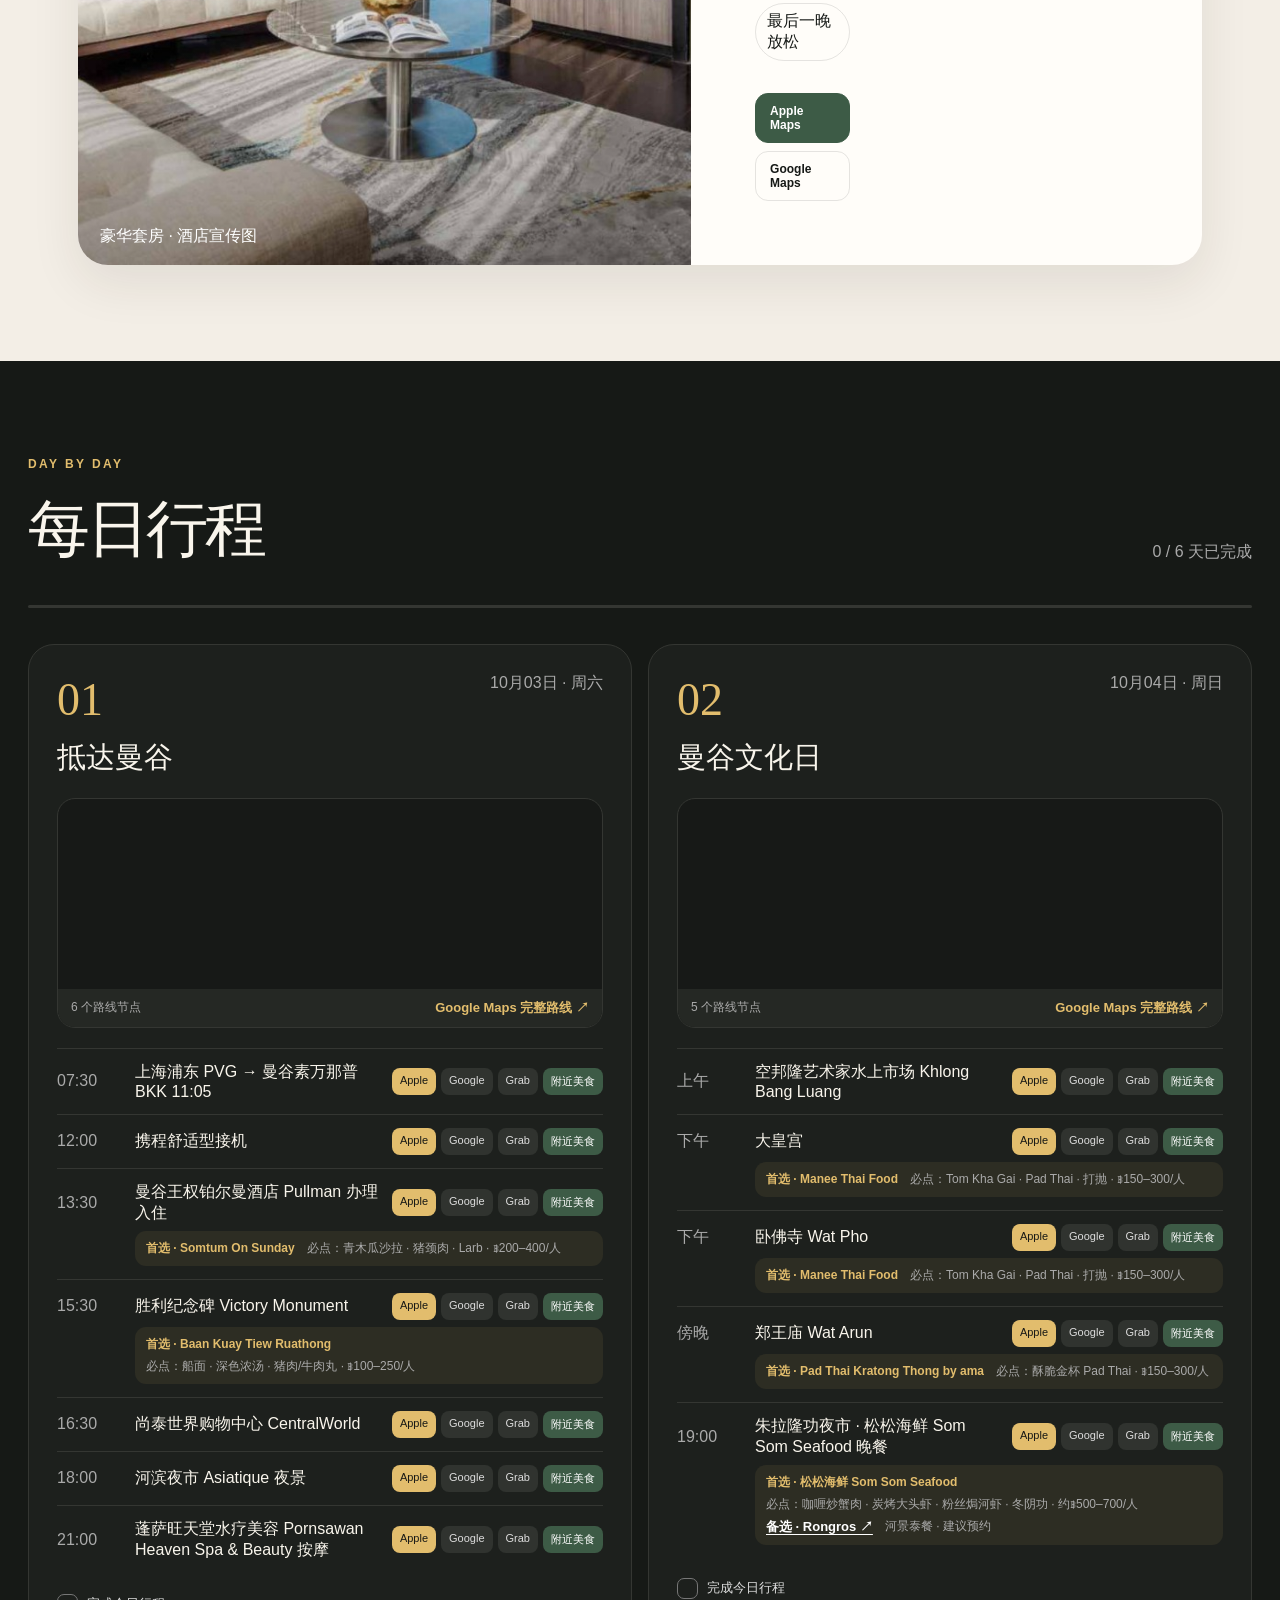
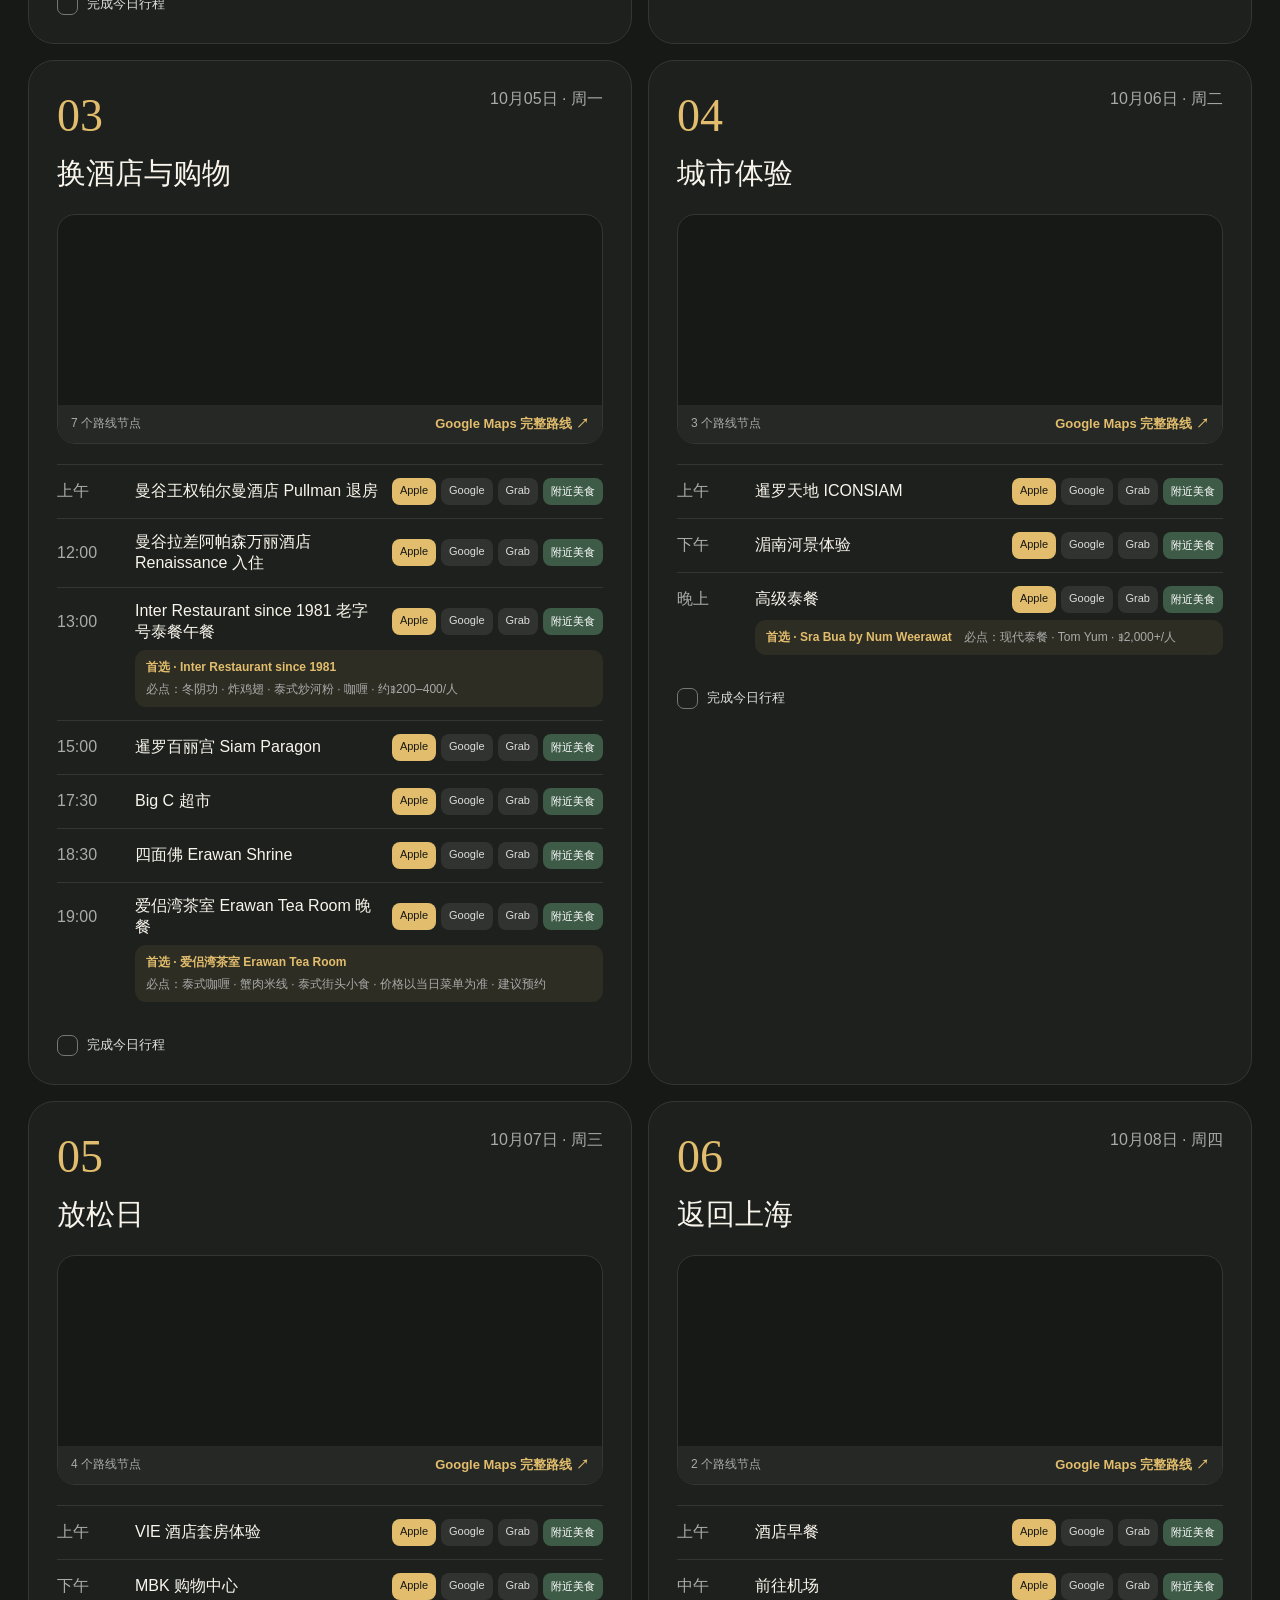
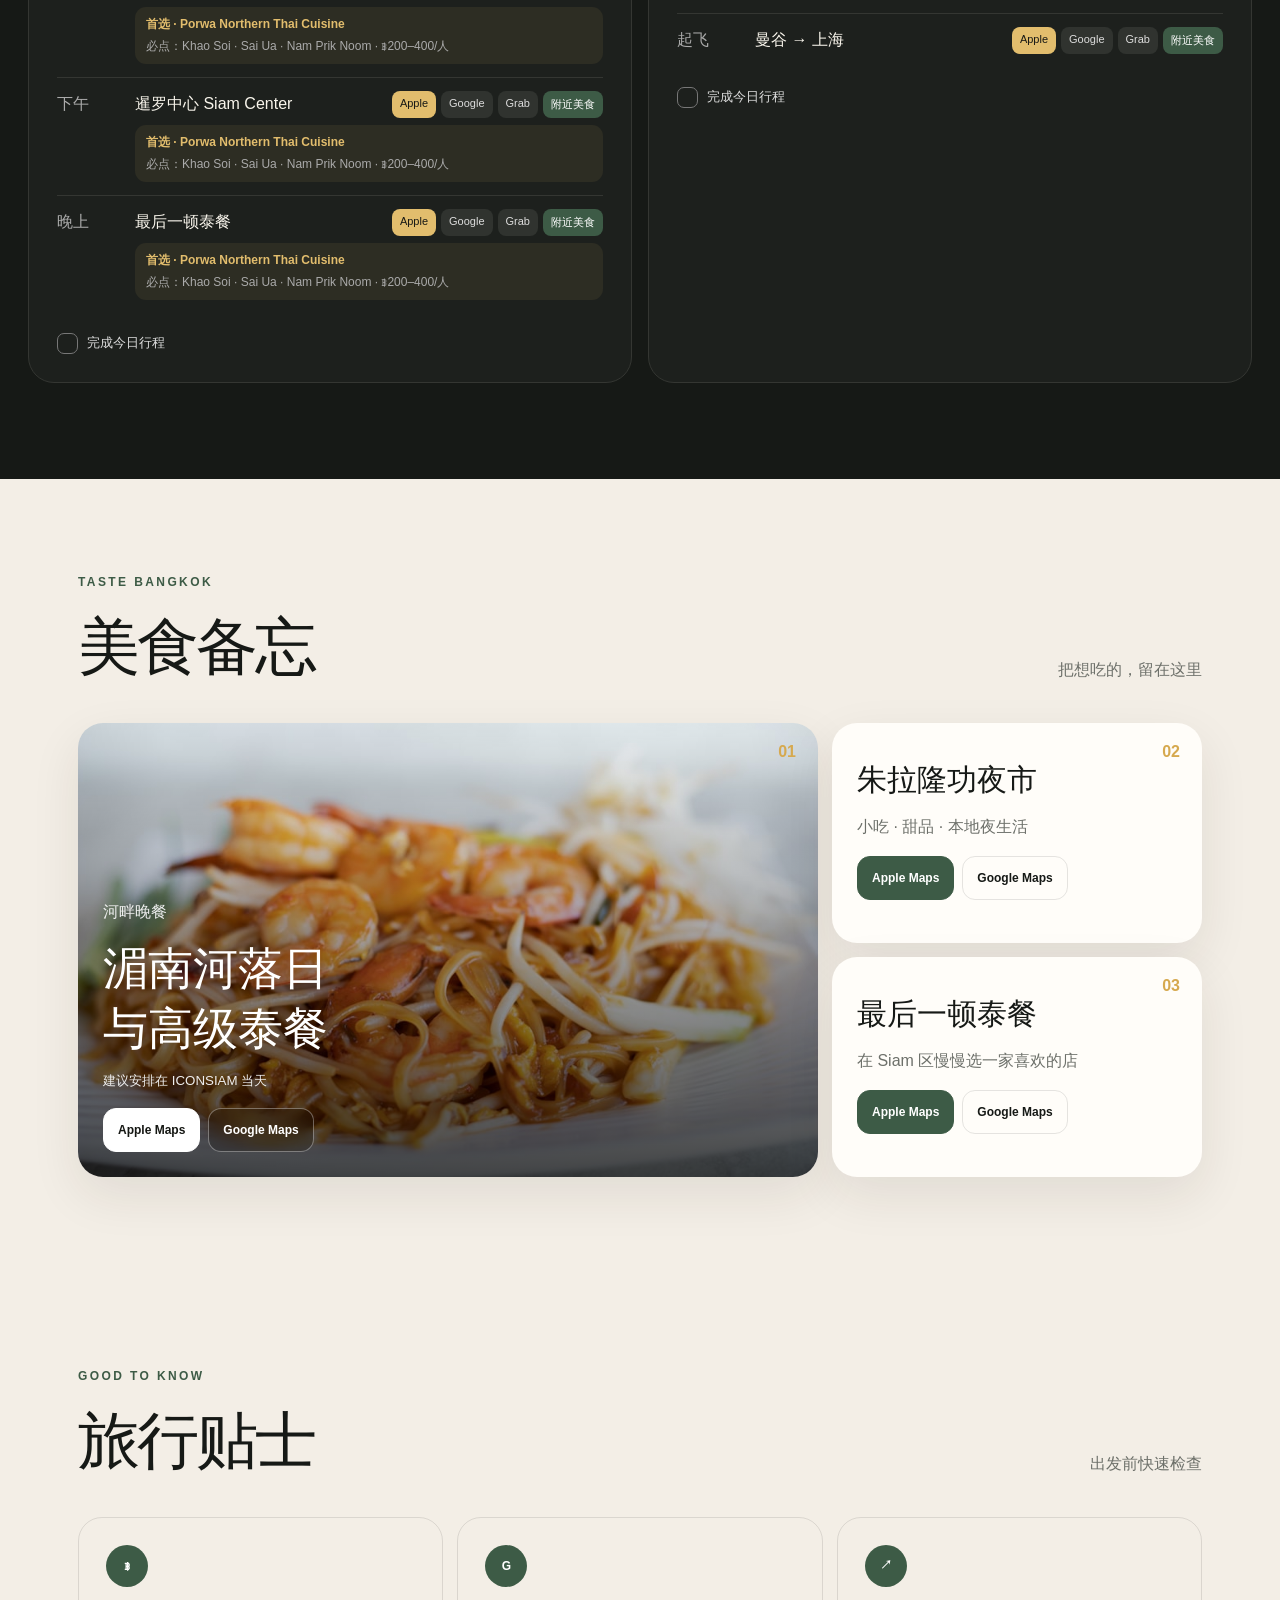
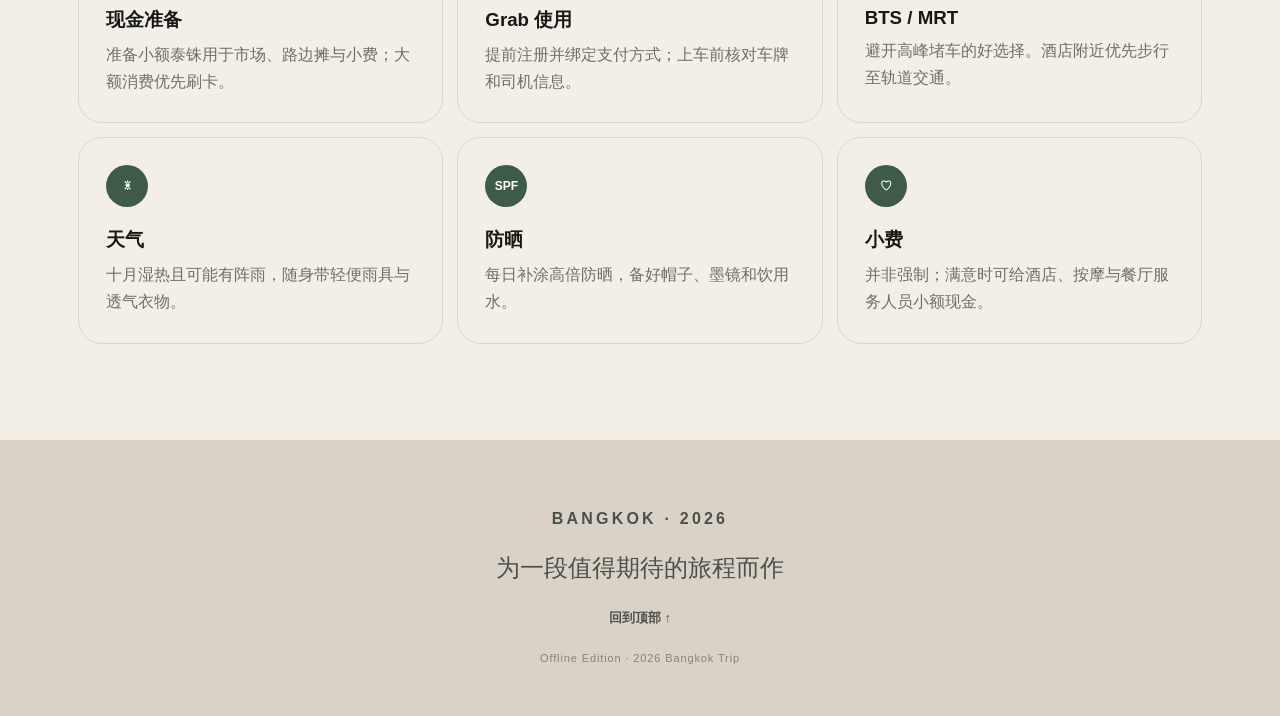
==== commit 32fd1804: "Refresh day three dining plan" ====
--- a/bangkok_trip_offline.html
+++ b/bangkok_trip_offline.html
@@ -123,13 +123,13 @@
 }
 
 /* App entrance transition */
-.trip-splash{position:fixed;inset:0;z-index:9999;display:grid;place-content:center;justify-items:center;gap:20px;padding:max(24px,env(safe-area-inset-top)) max(24px,env(safe-area-inset-right)) max(24px,env(safe-area-inset-bottom)) max(24px,env(safe-area-inset-left));background:radial-gradient(circle at 50% 42%,#f8f2e8 0,#e9dfd0 58%,#d9ccbb 100%);color:#26362b;pointer-events:none;animation:trip-splash-exit .58s 1.55s cubic-bezier(.55,0,.35,1) forwards}.trip-splash-photo{width:clamp(170px,48vw,250px);aspect-ratio:1;border-radius:50%;background:url('[data-uri]') 50% 42%/cover no-repeat;border:7px solid rgba(255,255,255,.82);box-shadow:0 26px 70px rgba(43,34,24,.2);animation:trip-photo-arrive 1.95s cubic-bezier(.22,.75,.2,1) both}.trip-splash p{margin:0;font-size:12px;font-weight:850;letter-spacing:.24em;animation:trip-caption-arrive 1.35s .18s ease both}.trip-splash+header,.trip-splash~main{animation:trip-page-arrive .72s 1.48s cubic-bezier(.22,.8,.25,1) backwards}
+.trip-splash{position:fixed;inset:0;z-index:9999;display:grid;place-content:center;justify-items:center;gap:20px;padding:max(24px,env(safe-area-inset-top)) max(24px,env(safe-area-inset-right)) max(24px,env(safe-area-inset-bottom)) max(24px,env(safe-area-inset-left));background:radial-gradient(circle at 50% 42%,#f8f2e8 0,#e9dfd0 58%,#d9ccbb 100%);color:#26362b;pointer-events:none;animation:trip-splash-exit .58s 1.55s cubic-bezier(.55,0,.35,1) forwards}.trip-splash-photo{width:clamp(170px,48vw,250px);aspect-ratio:1;border-radius:50%;background:url('[data-uri]') 50% 42%/cover no-repeat;border:7px solid rgba(255,255,255,.82);box-shadow:0 26px 70px rgba(43,34,24,.2);opacity:0}.trip-splash.variant-two .trip-splash-photo{background-image:url('[data-uri]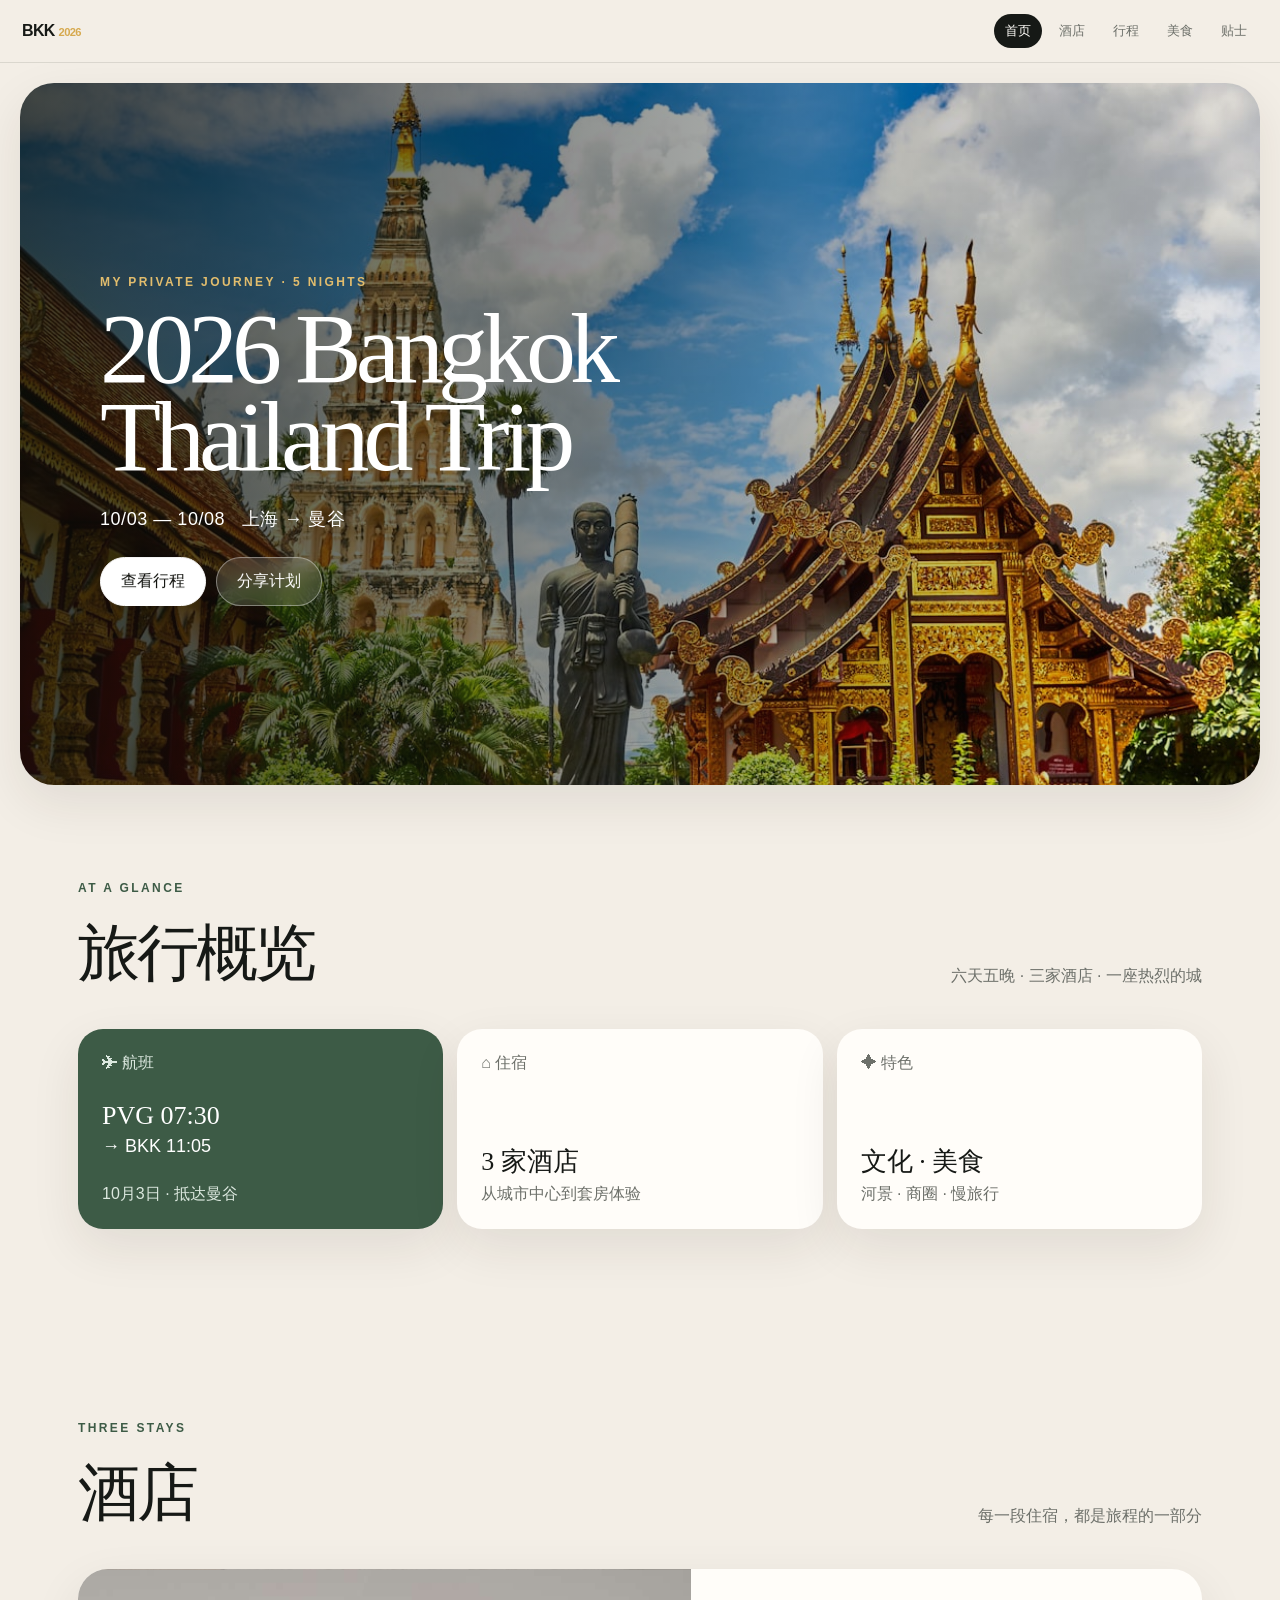
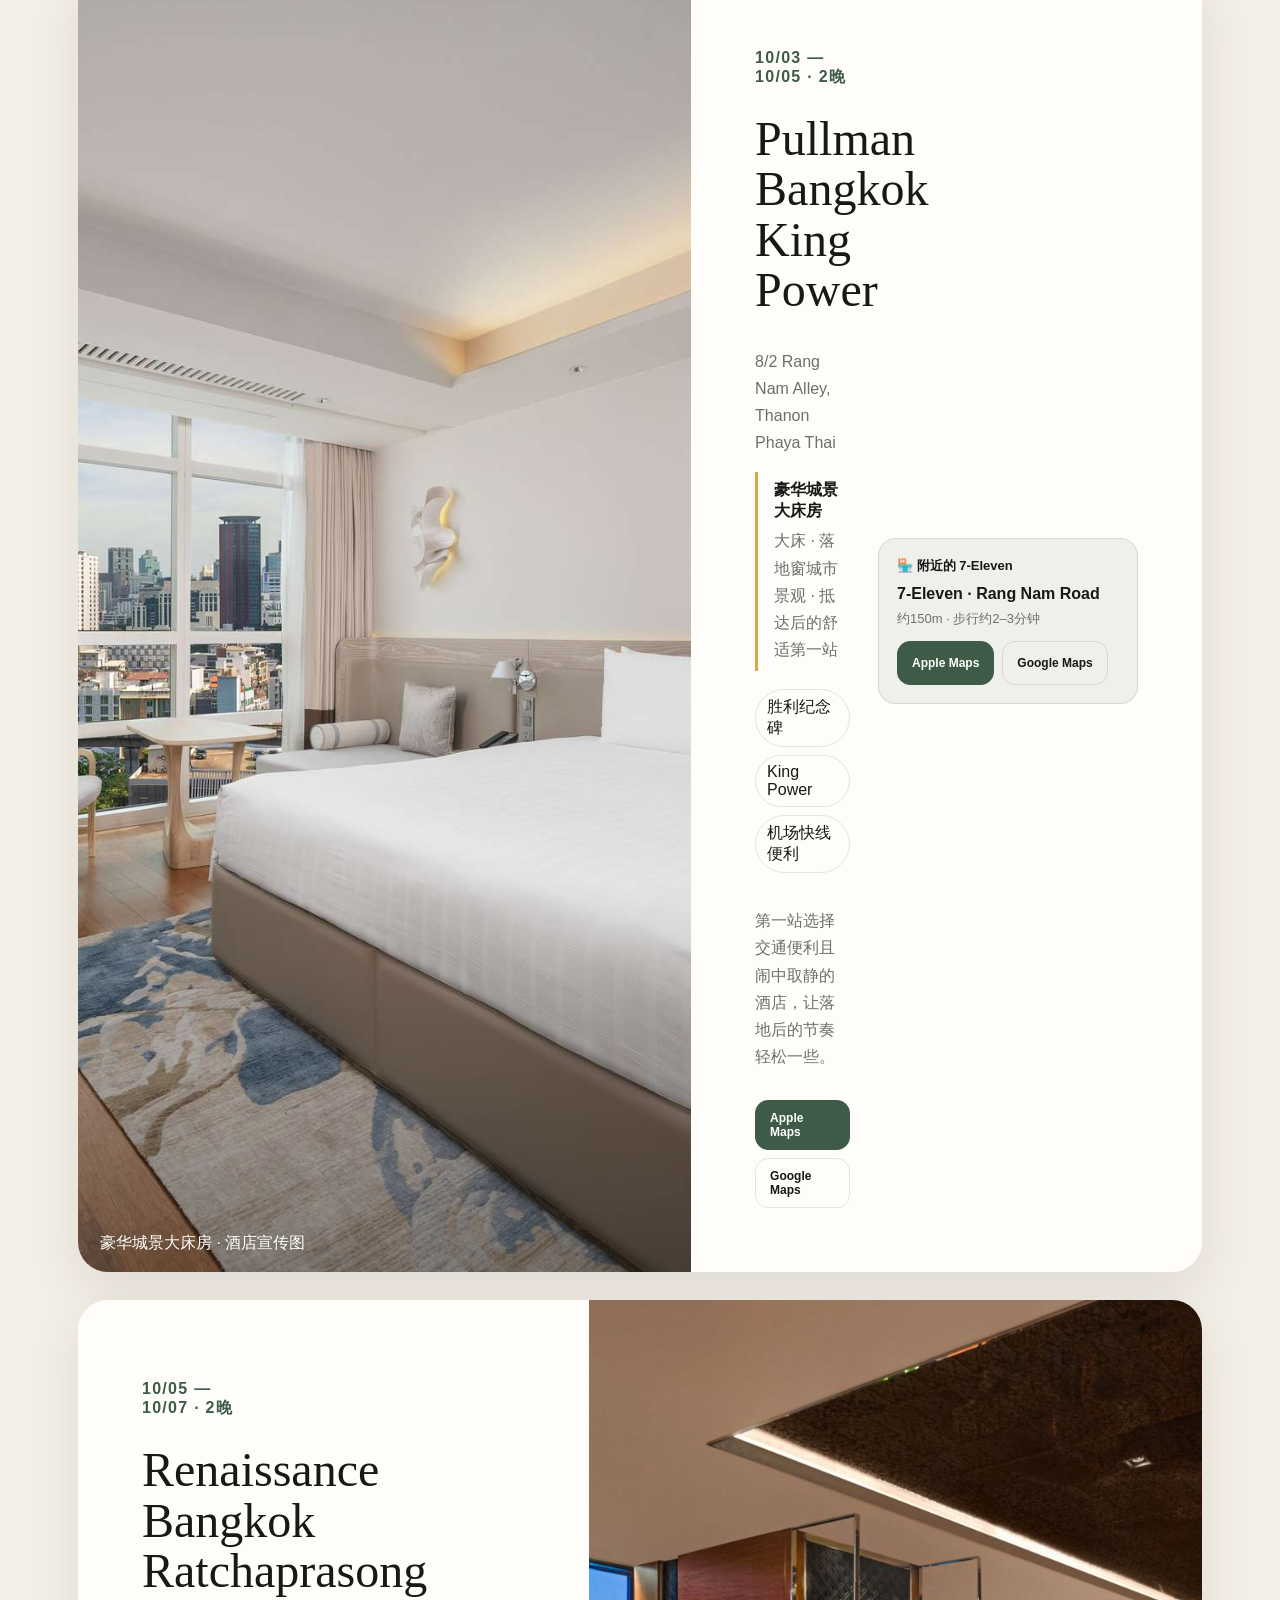
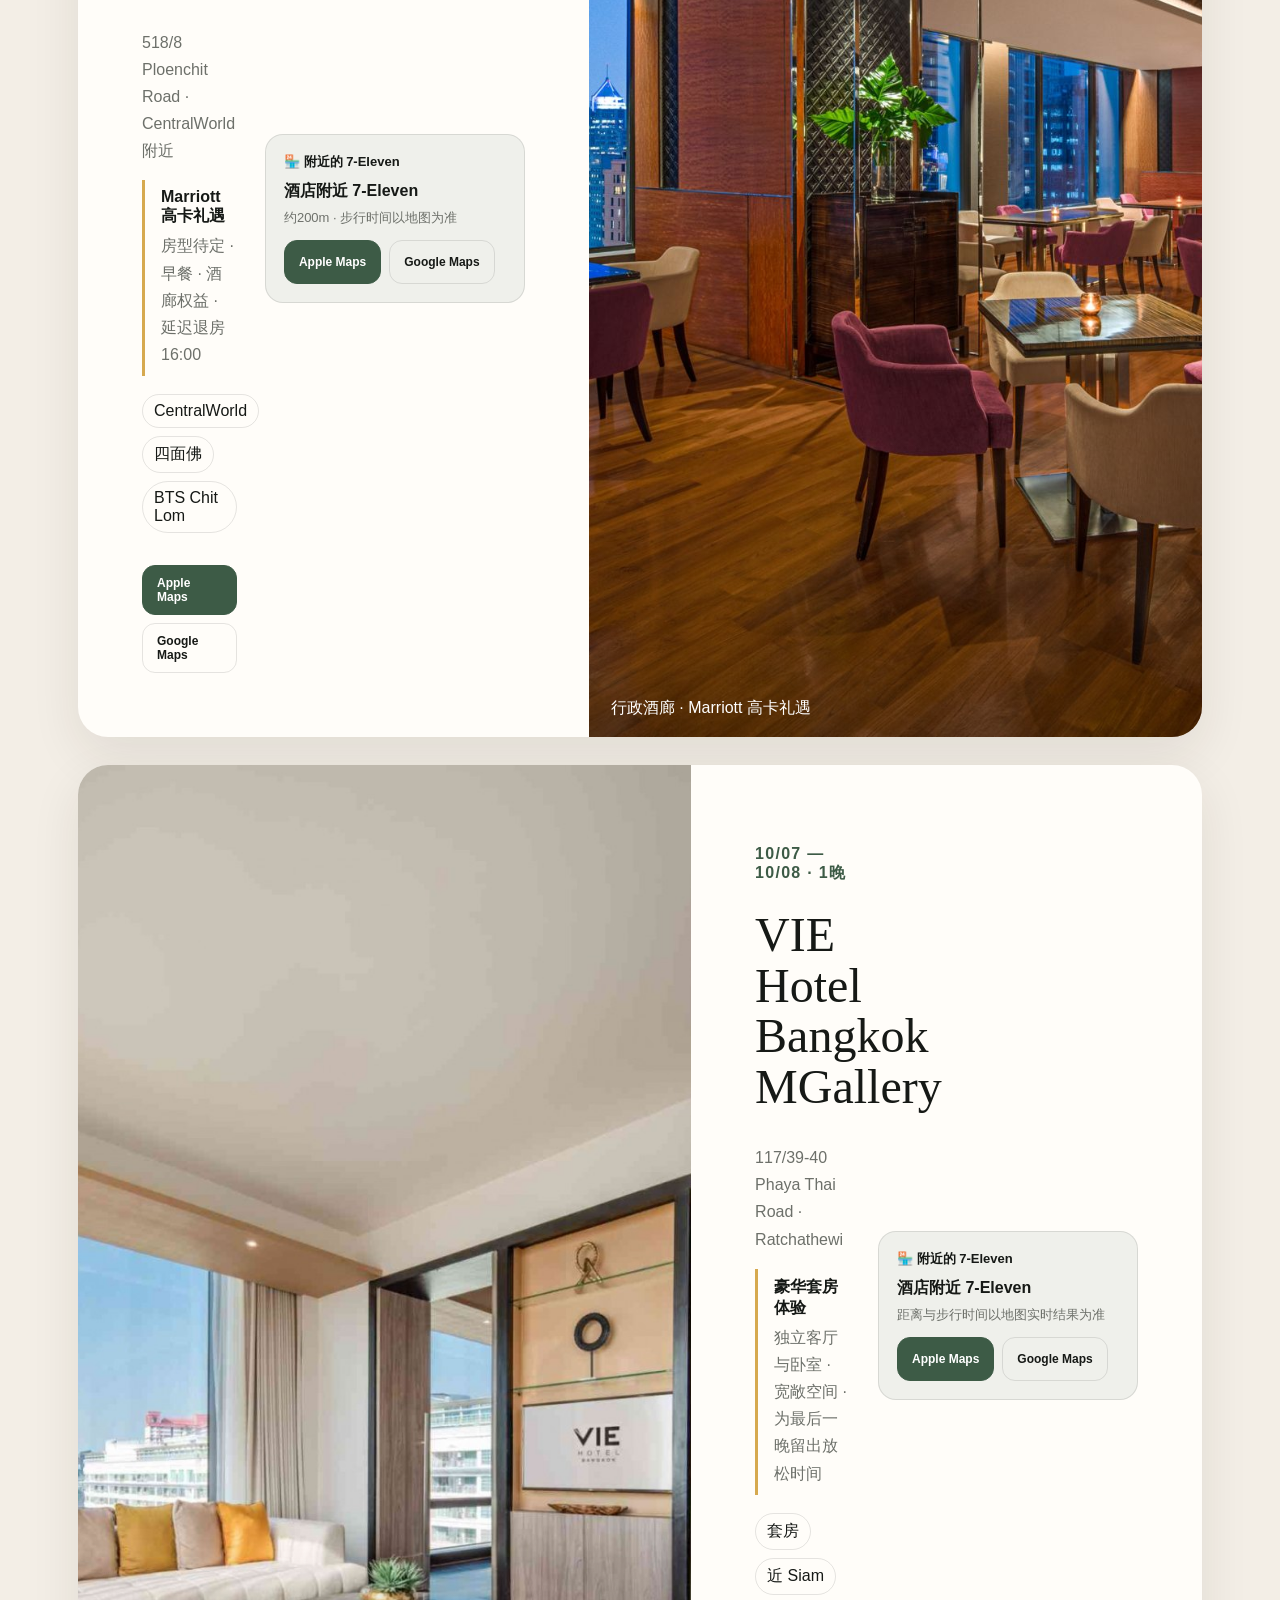
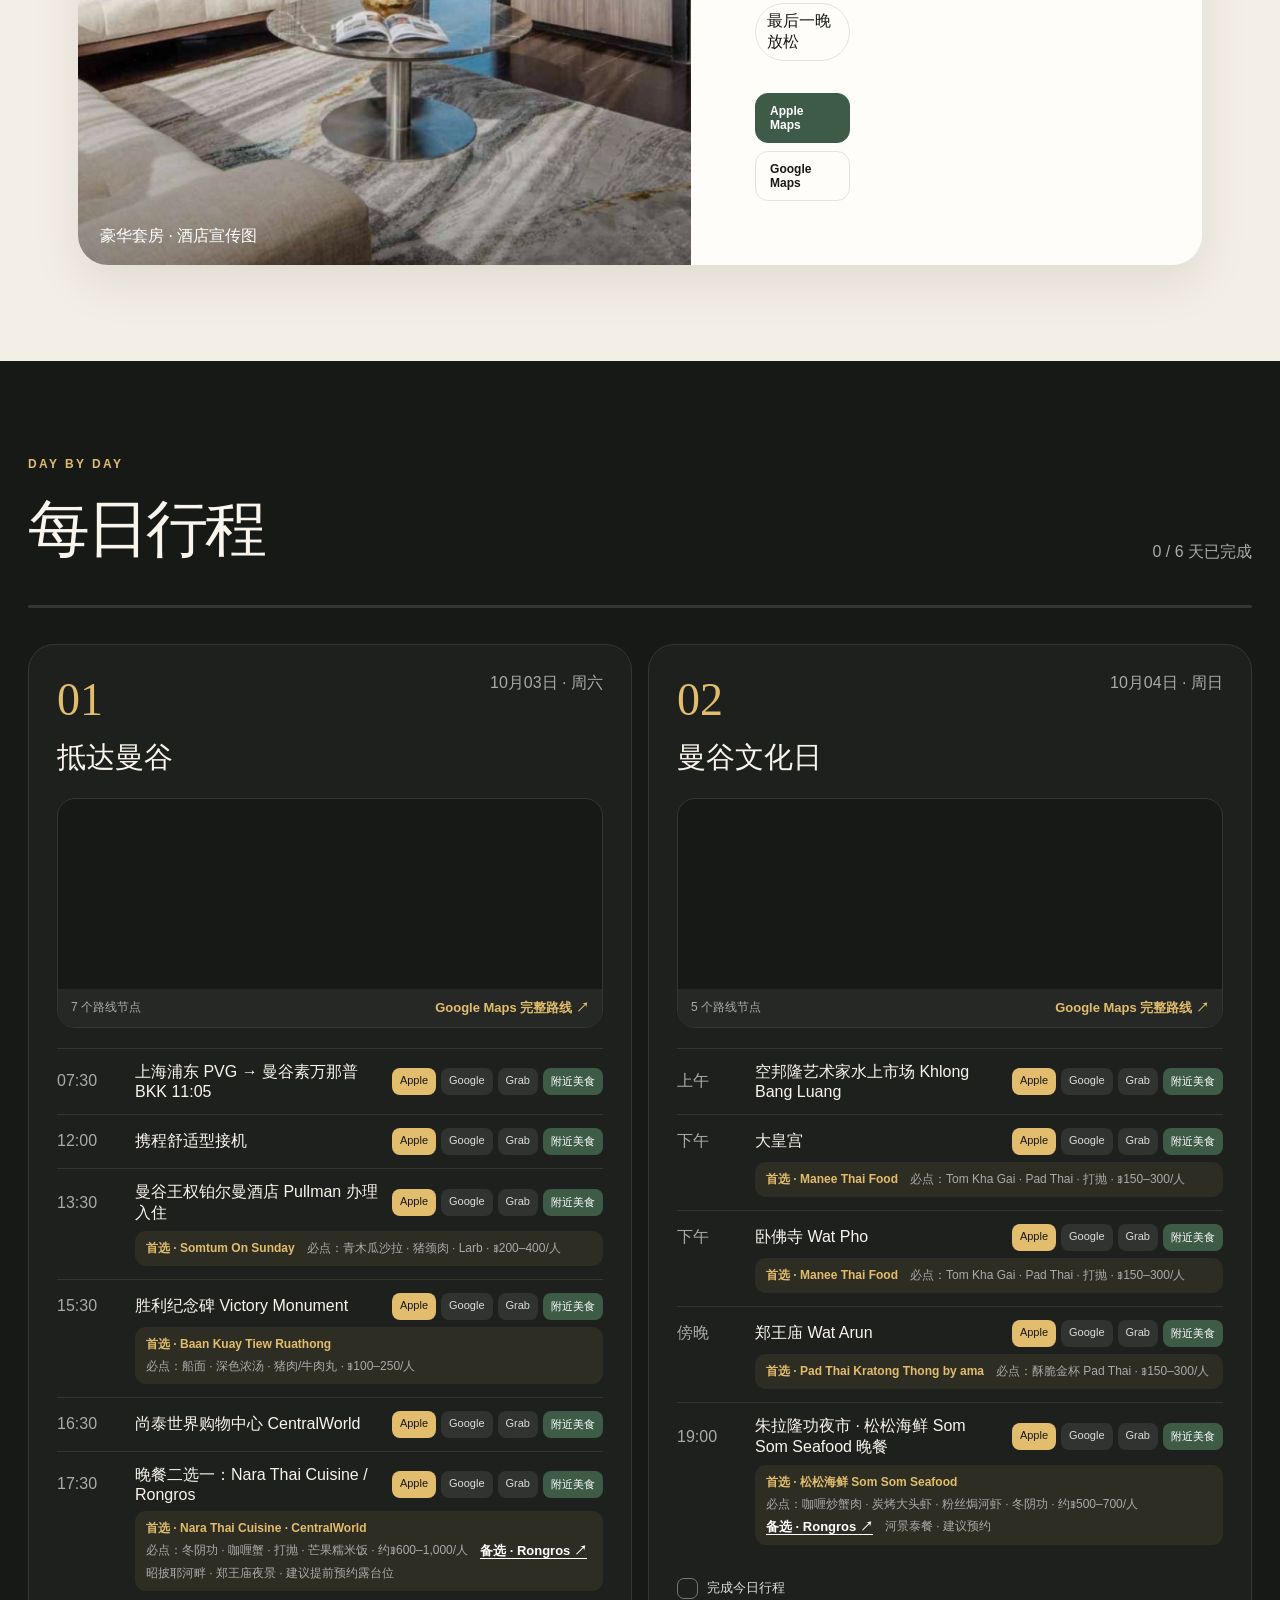
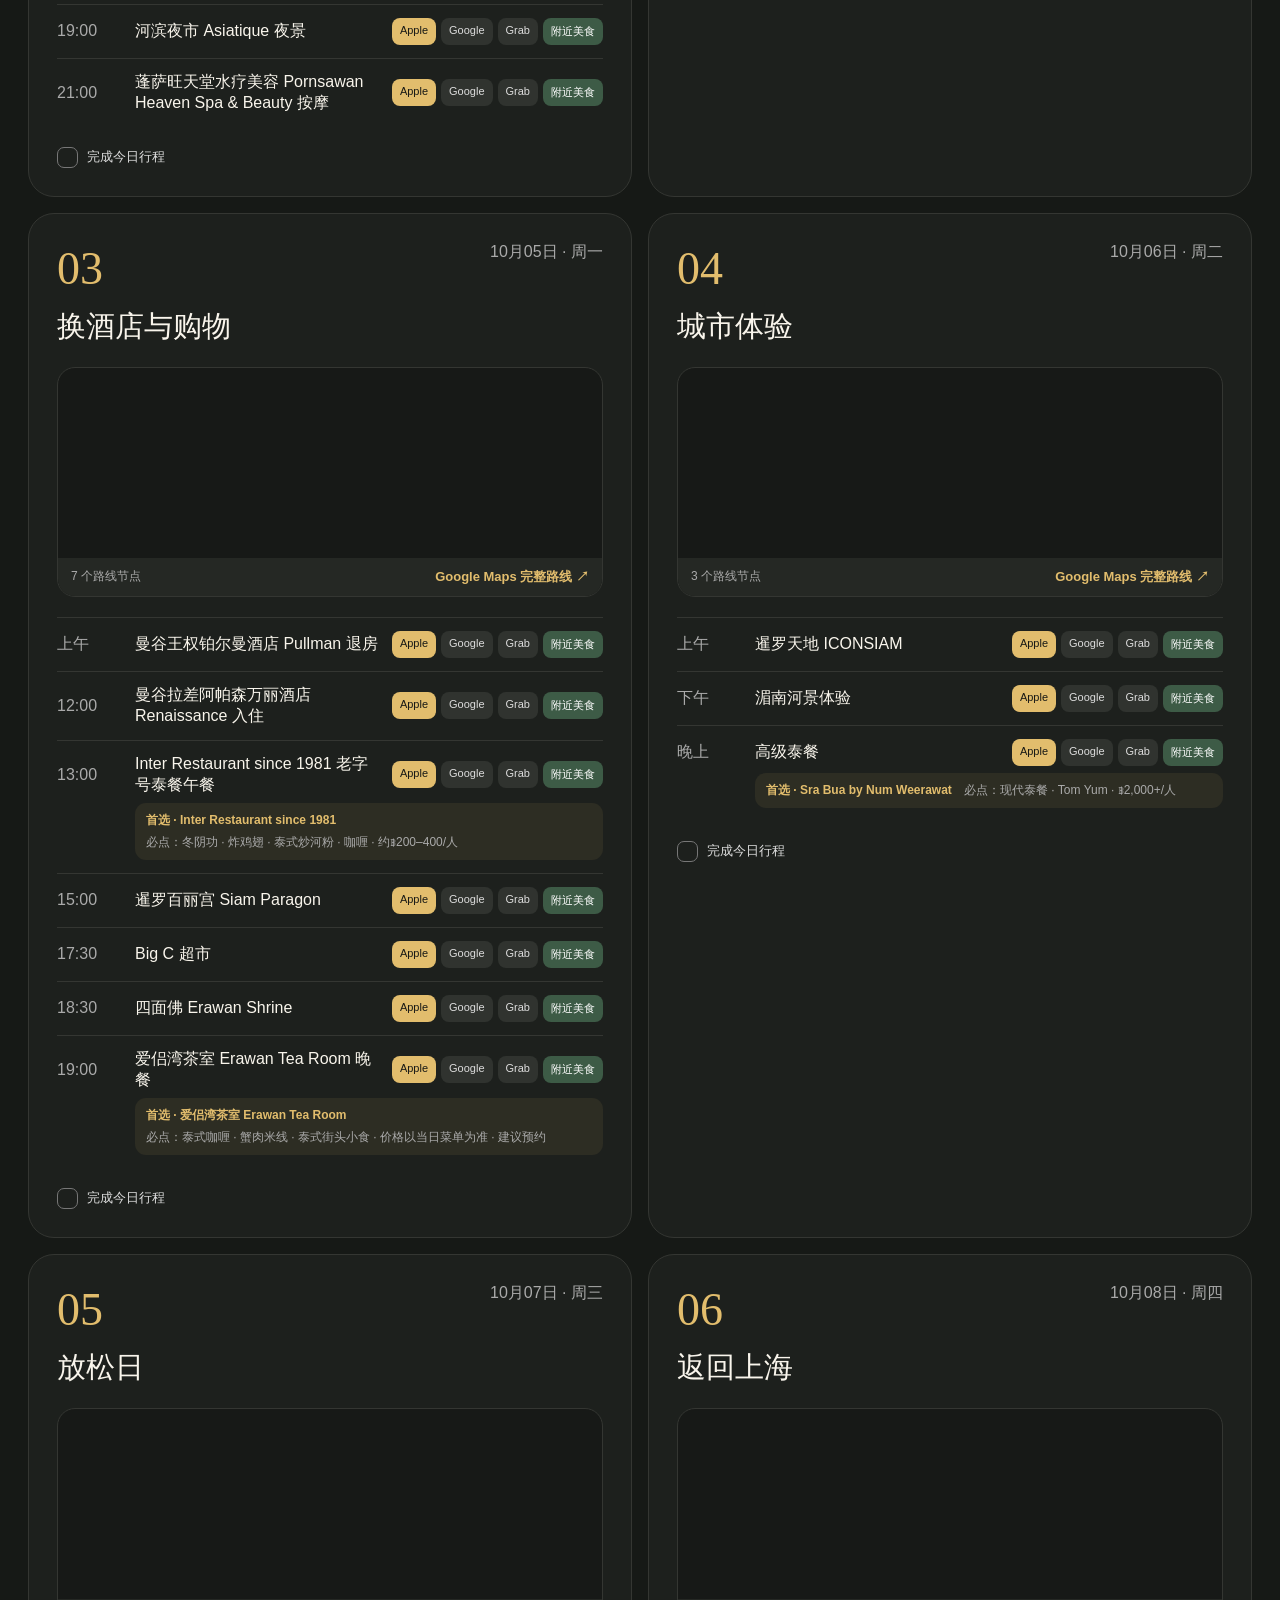
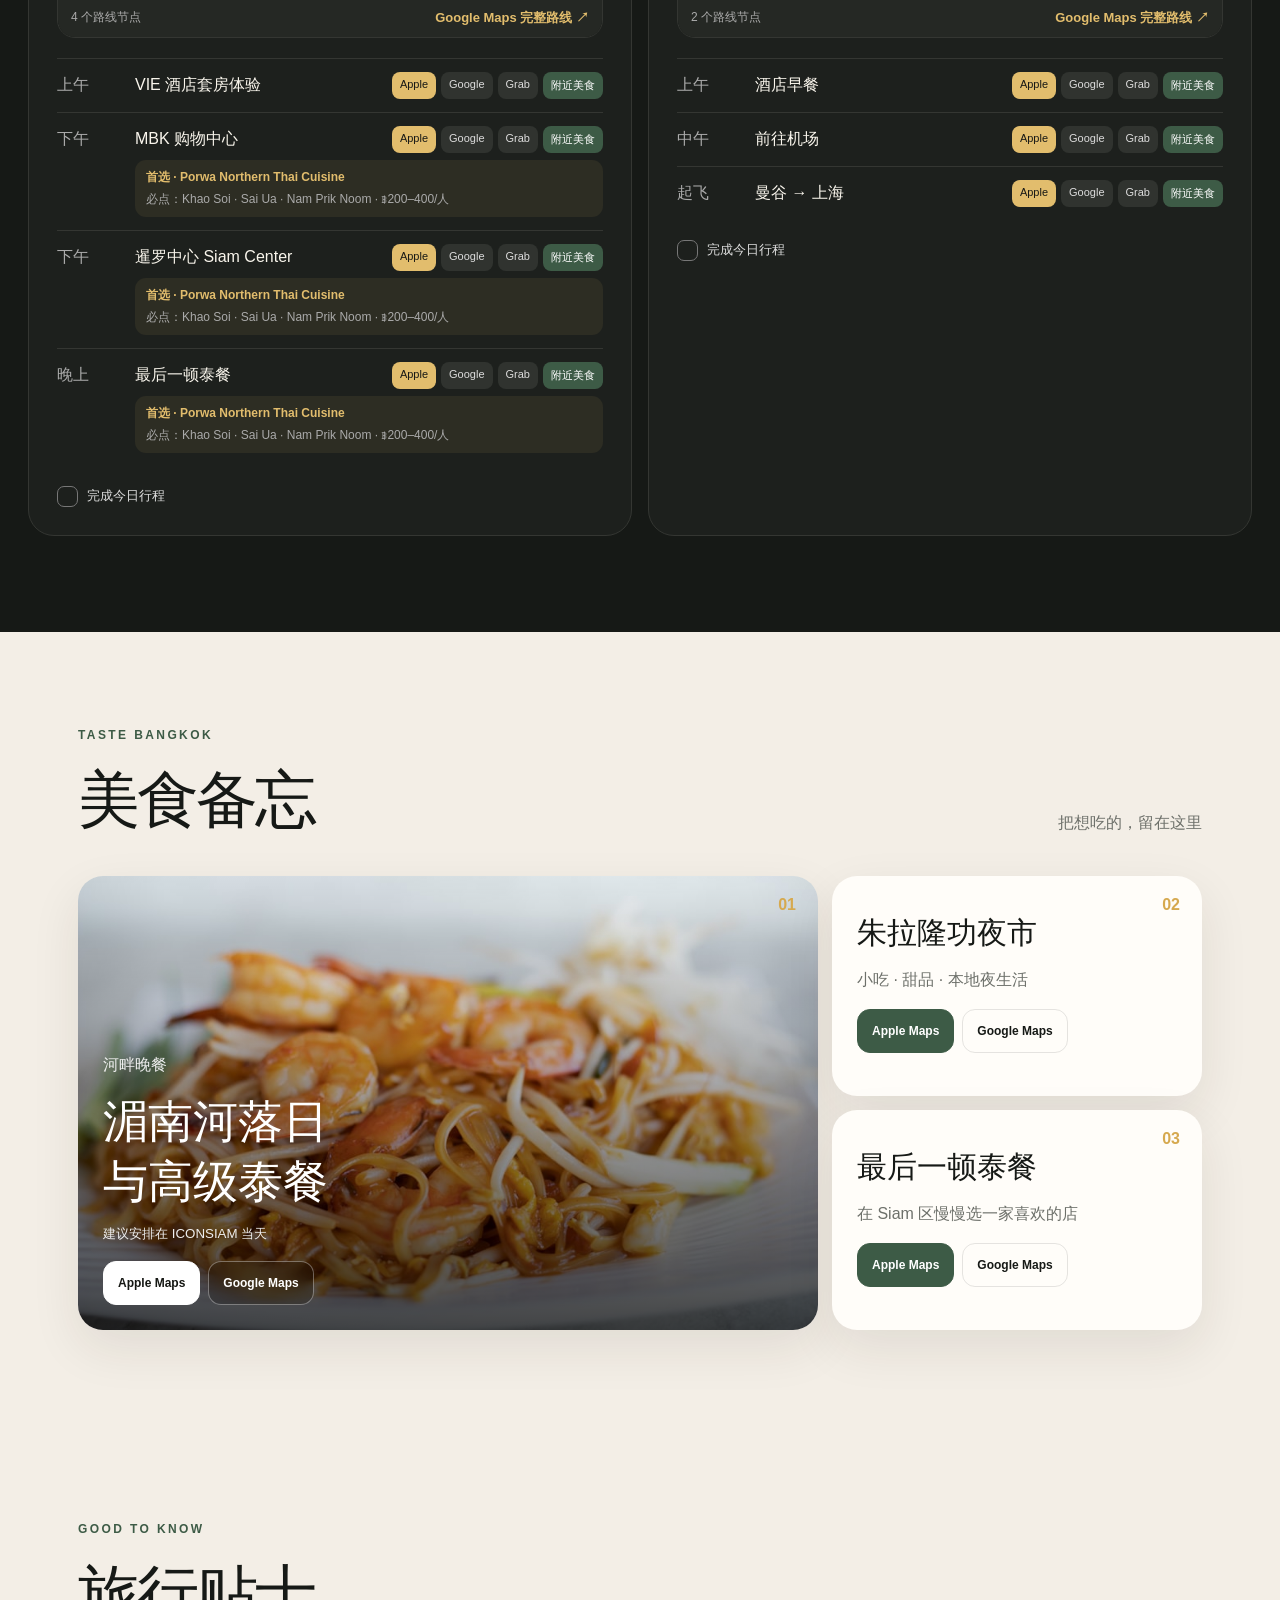
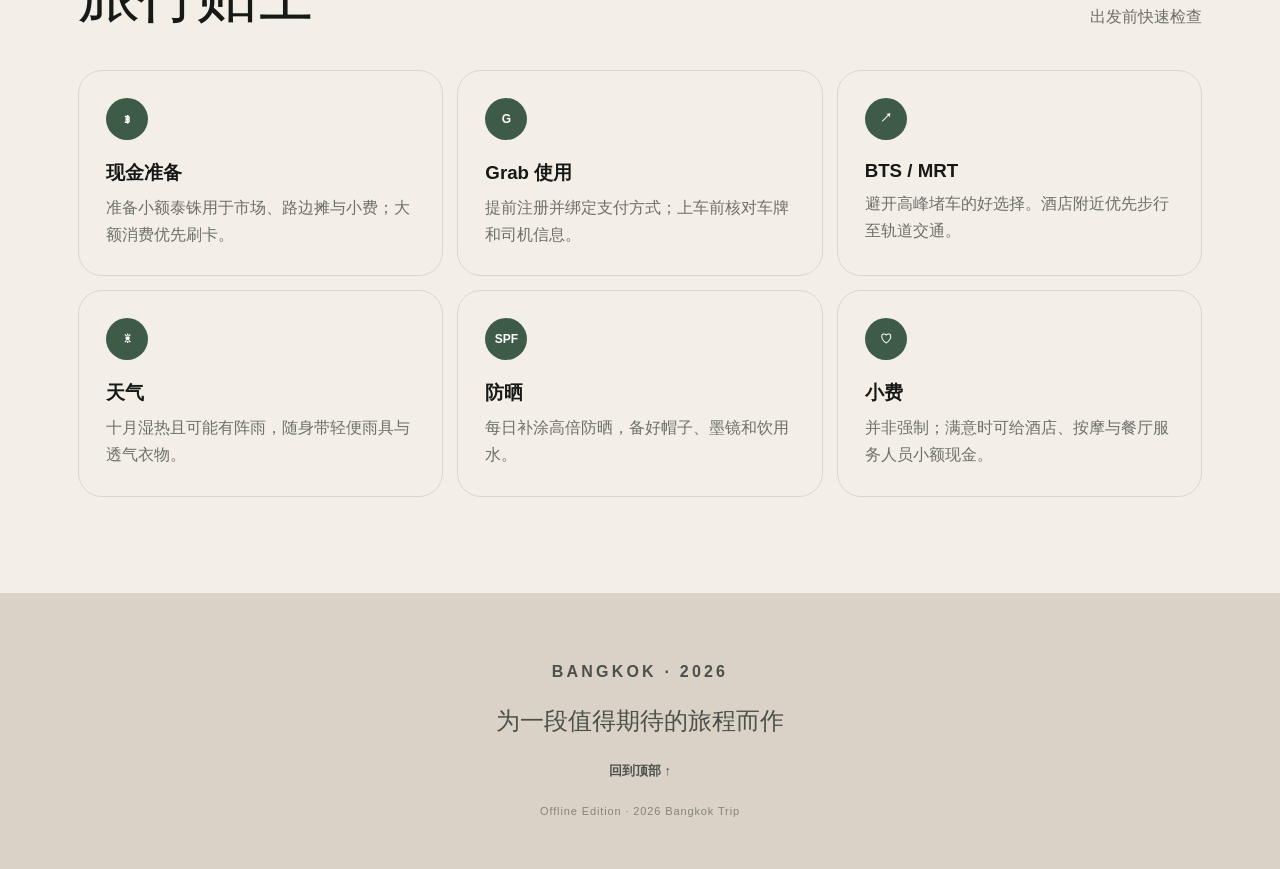
